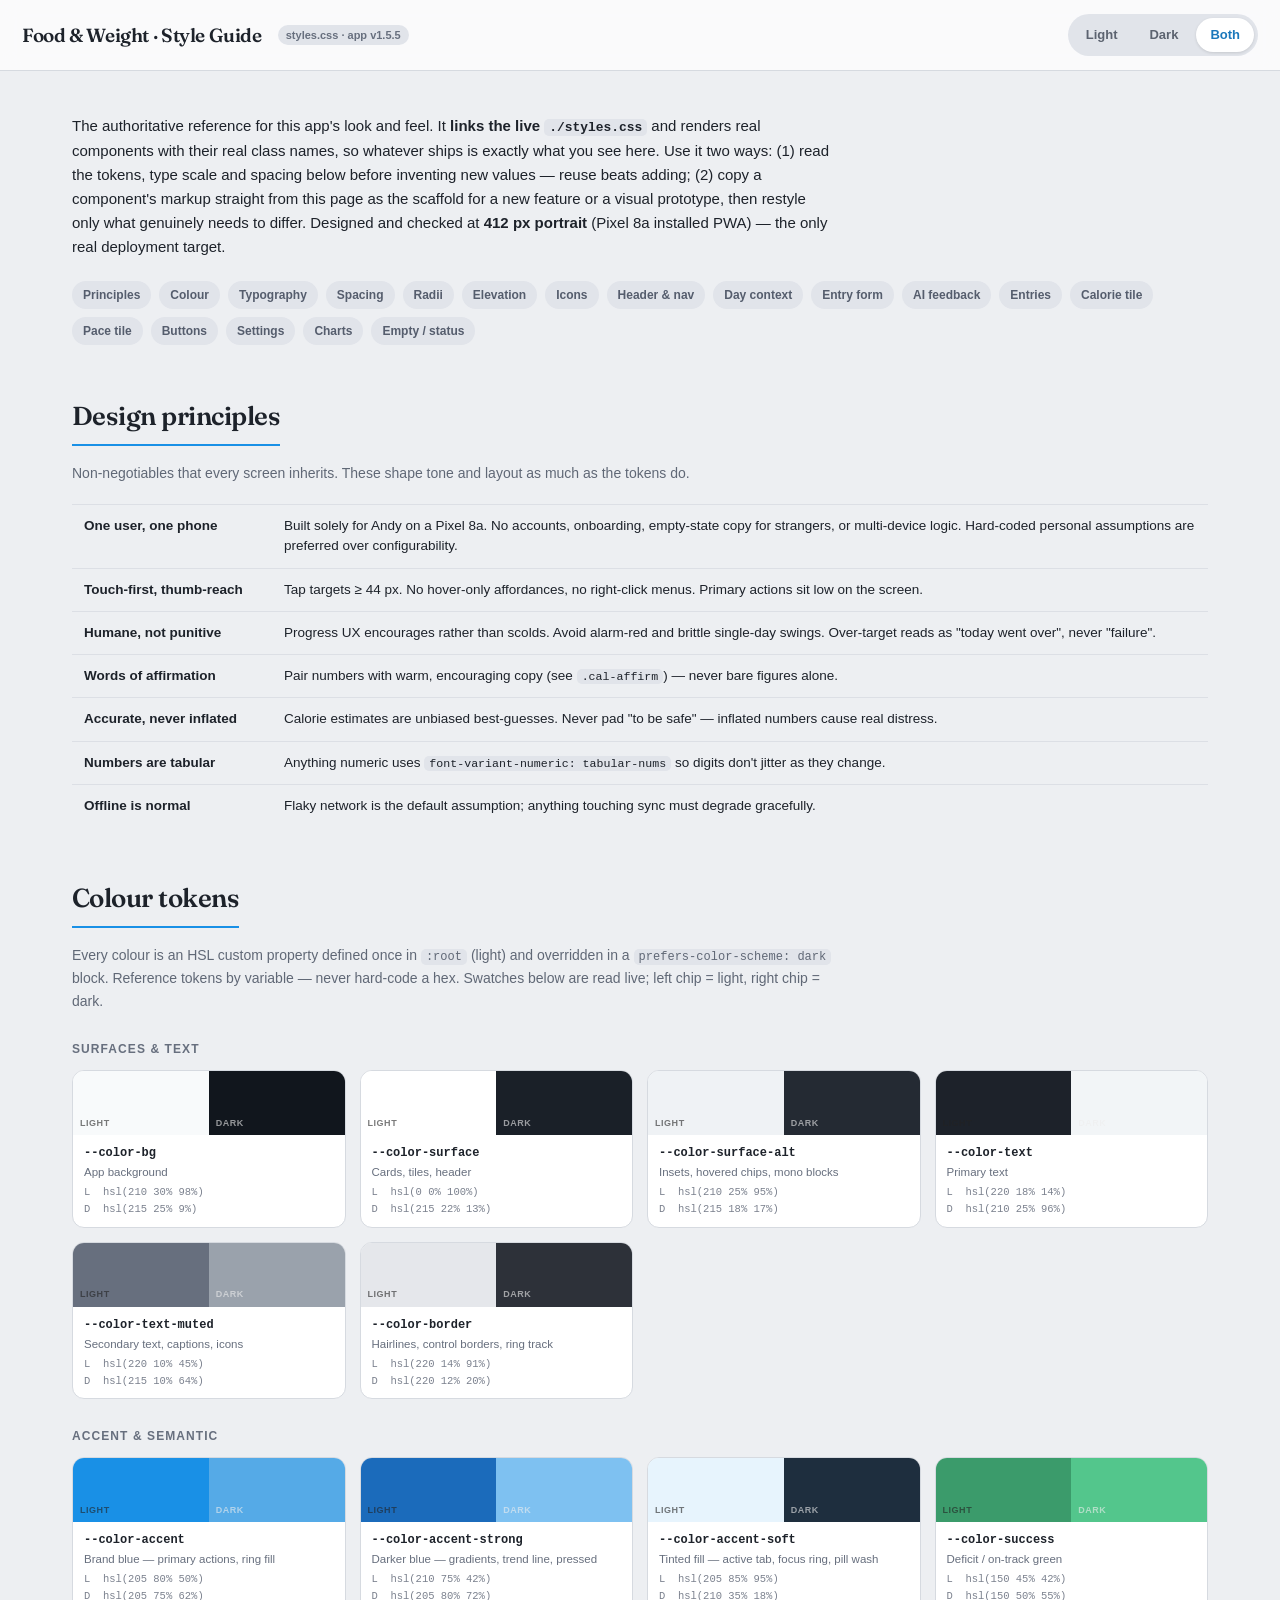
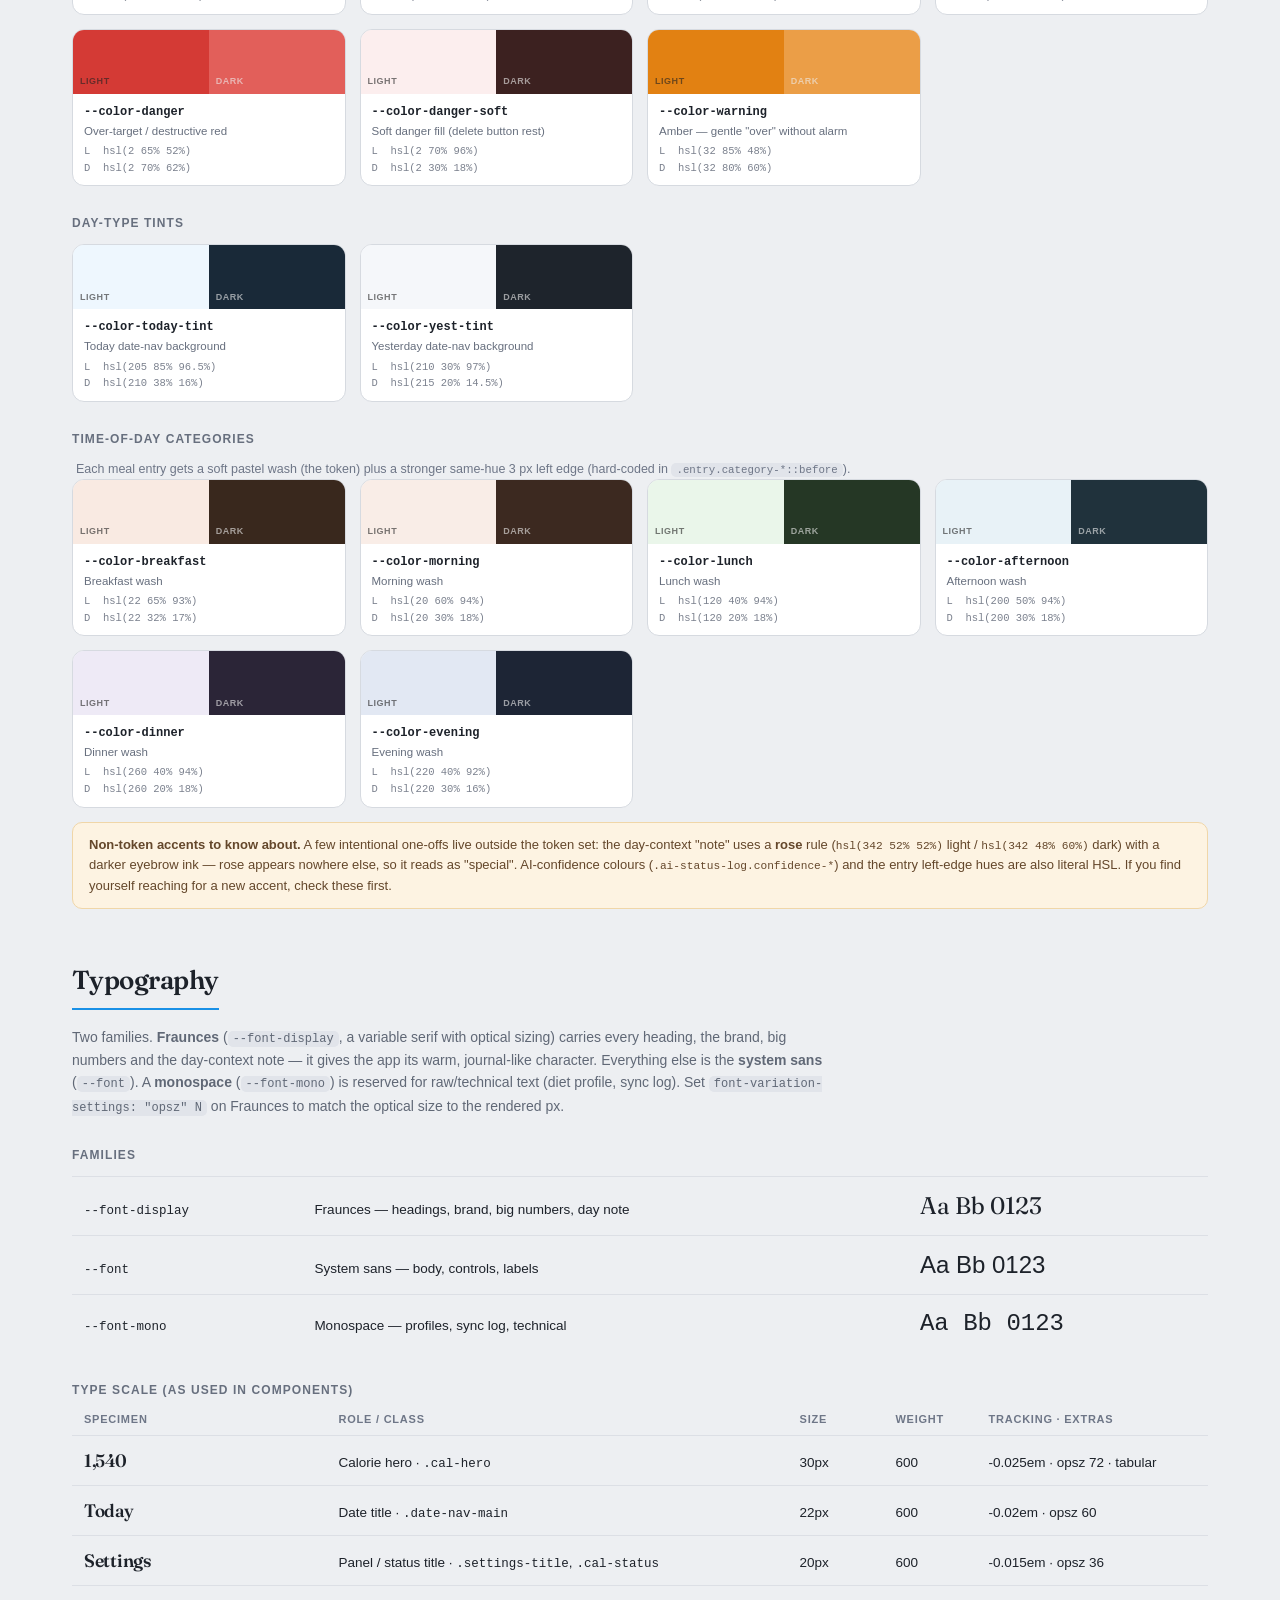
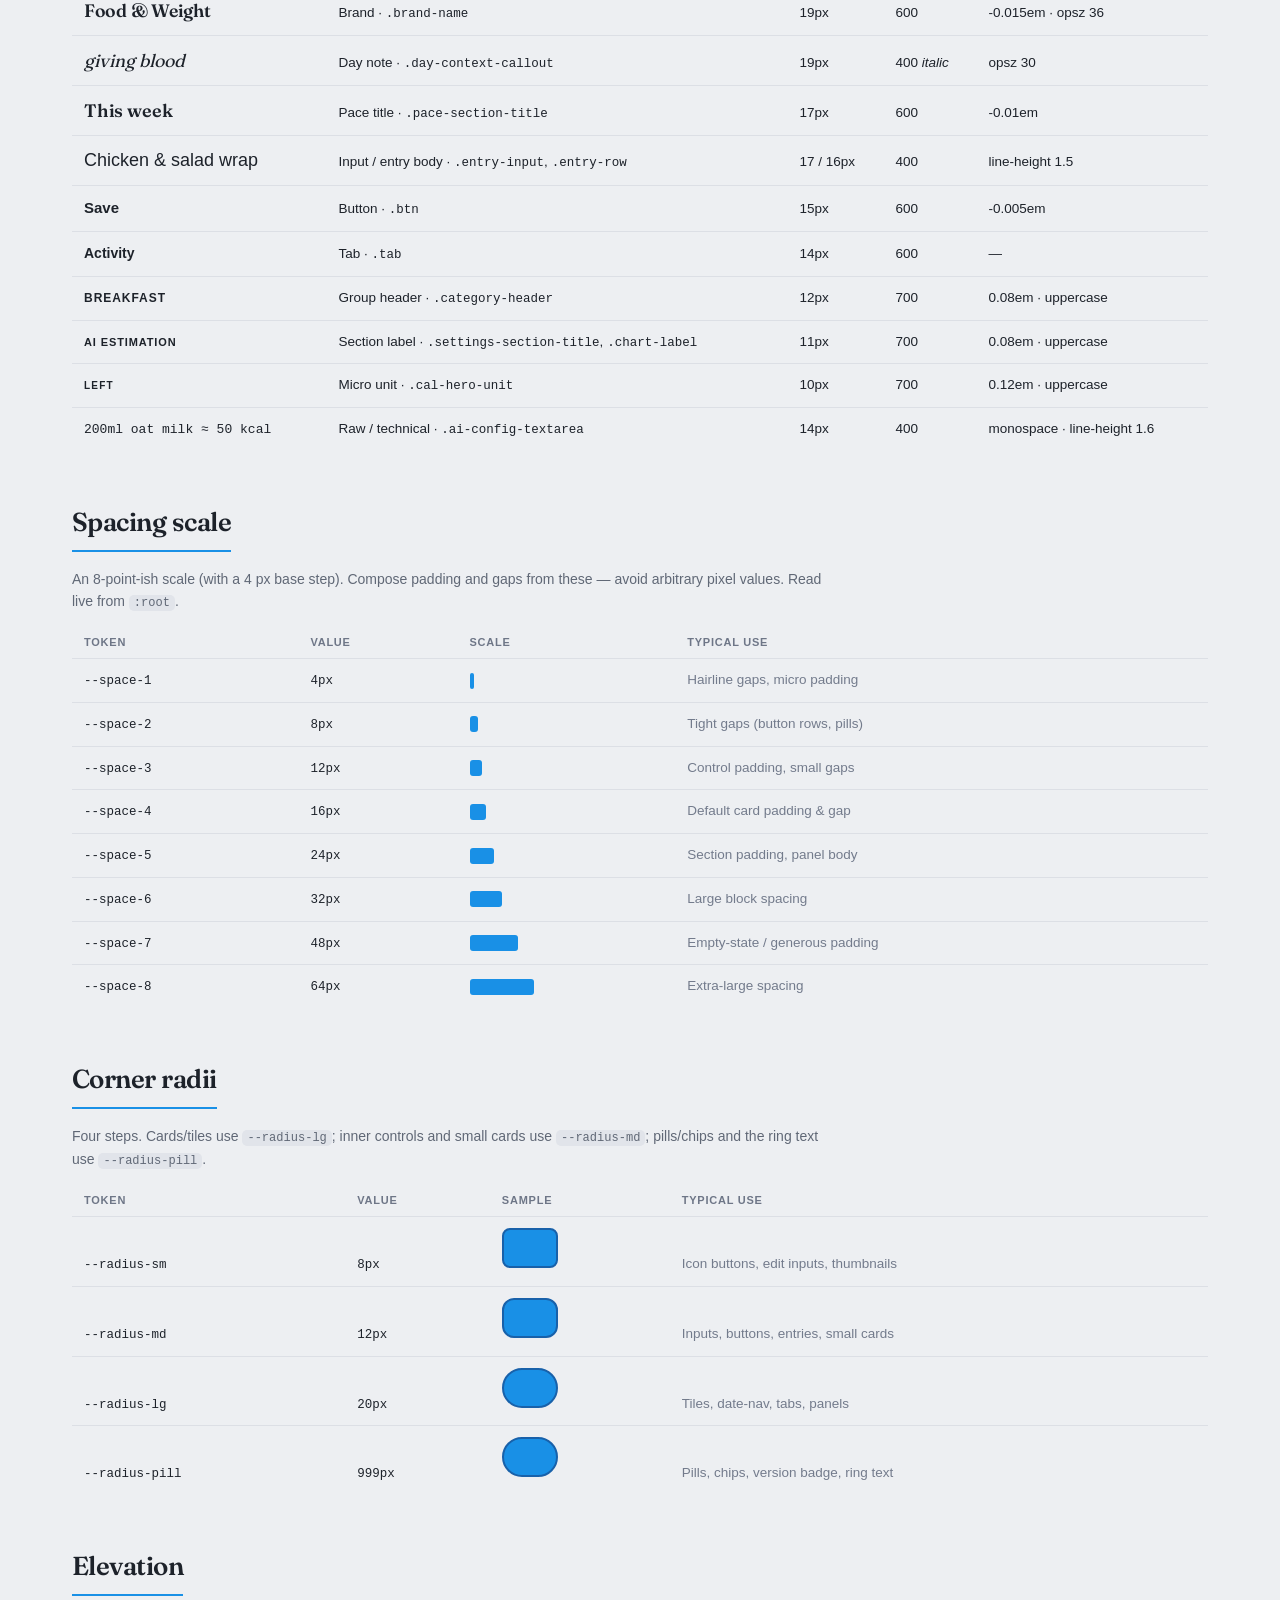
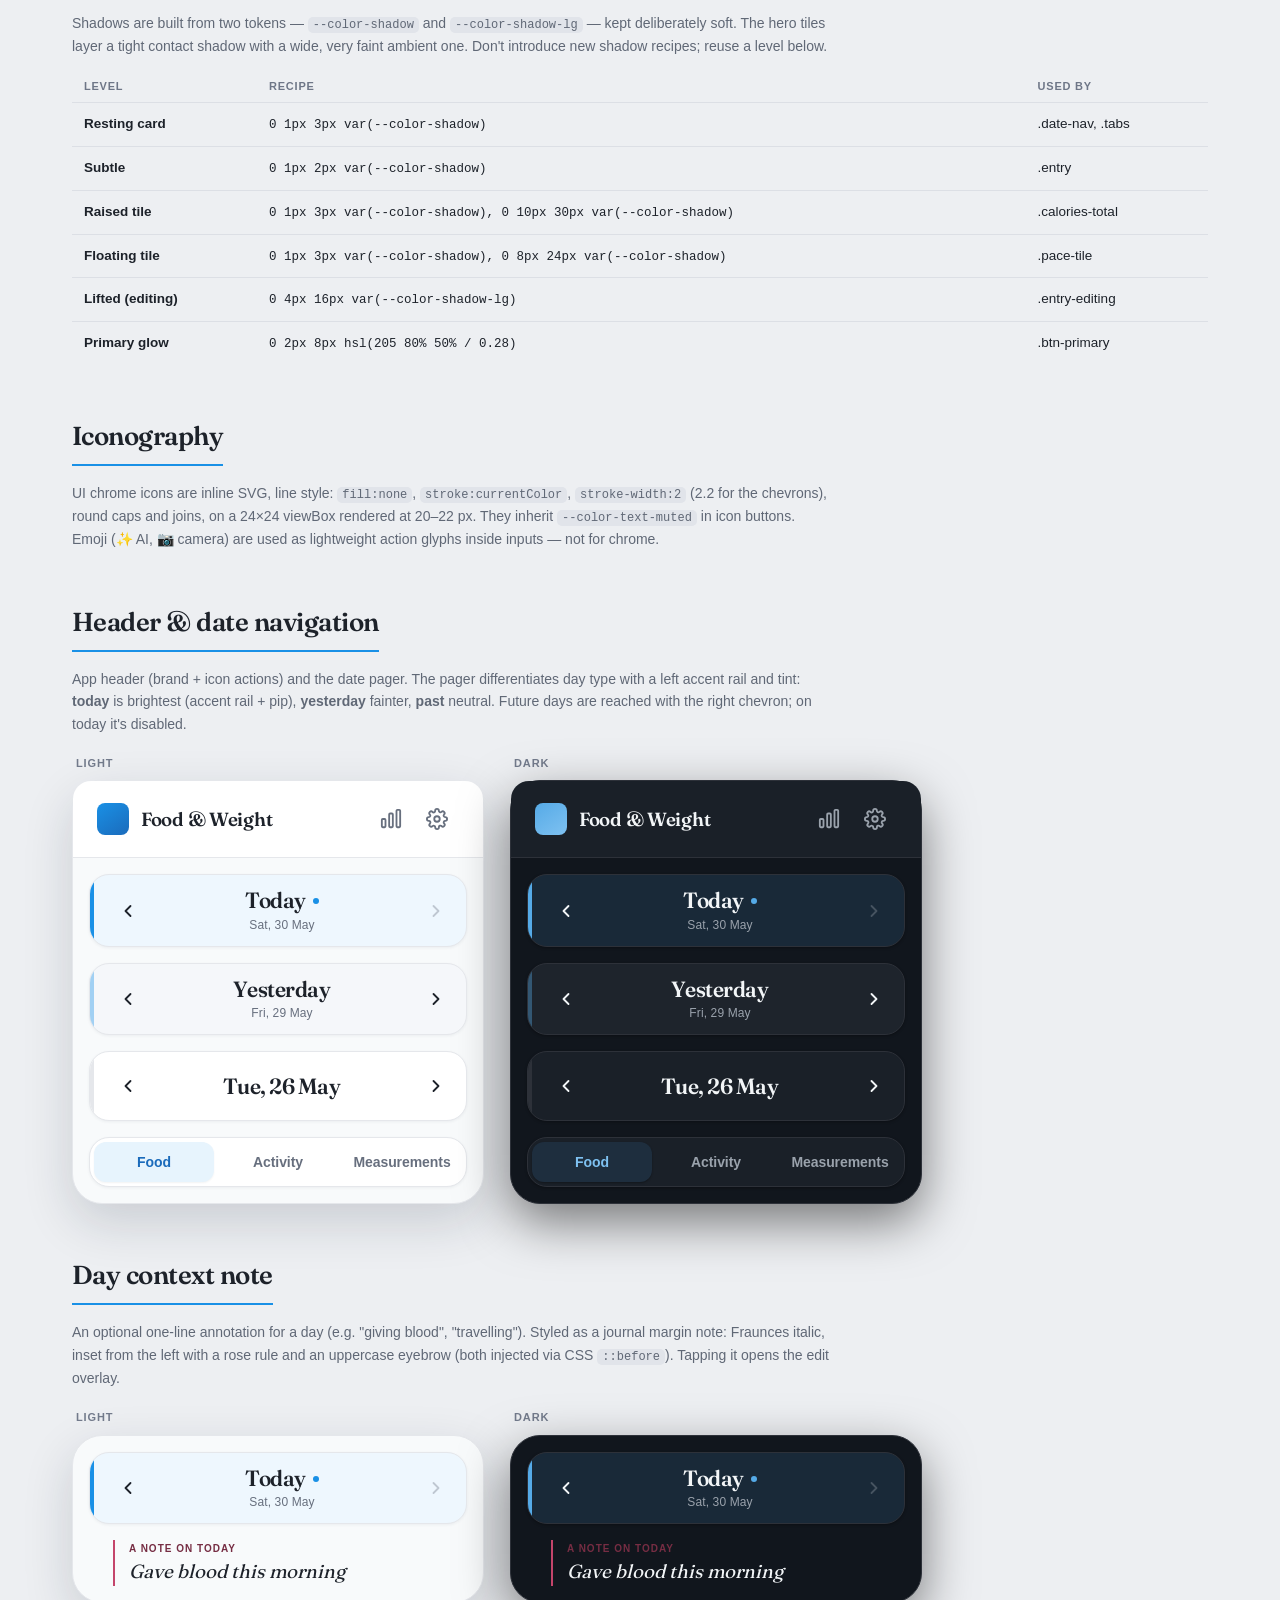
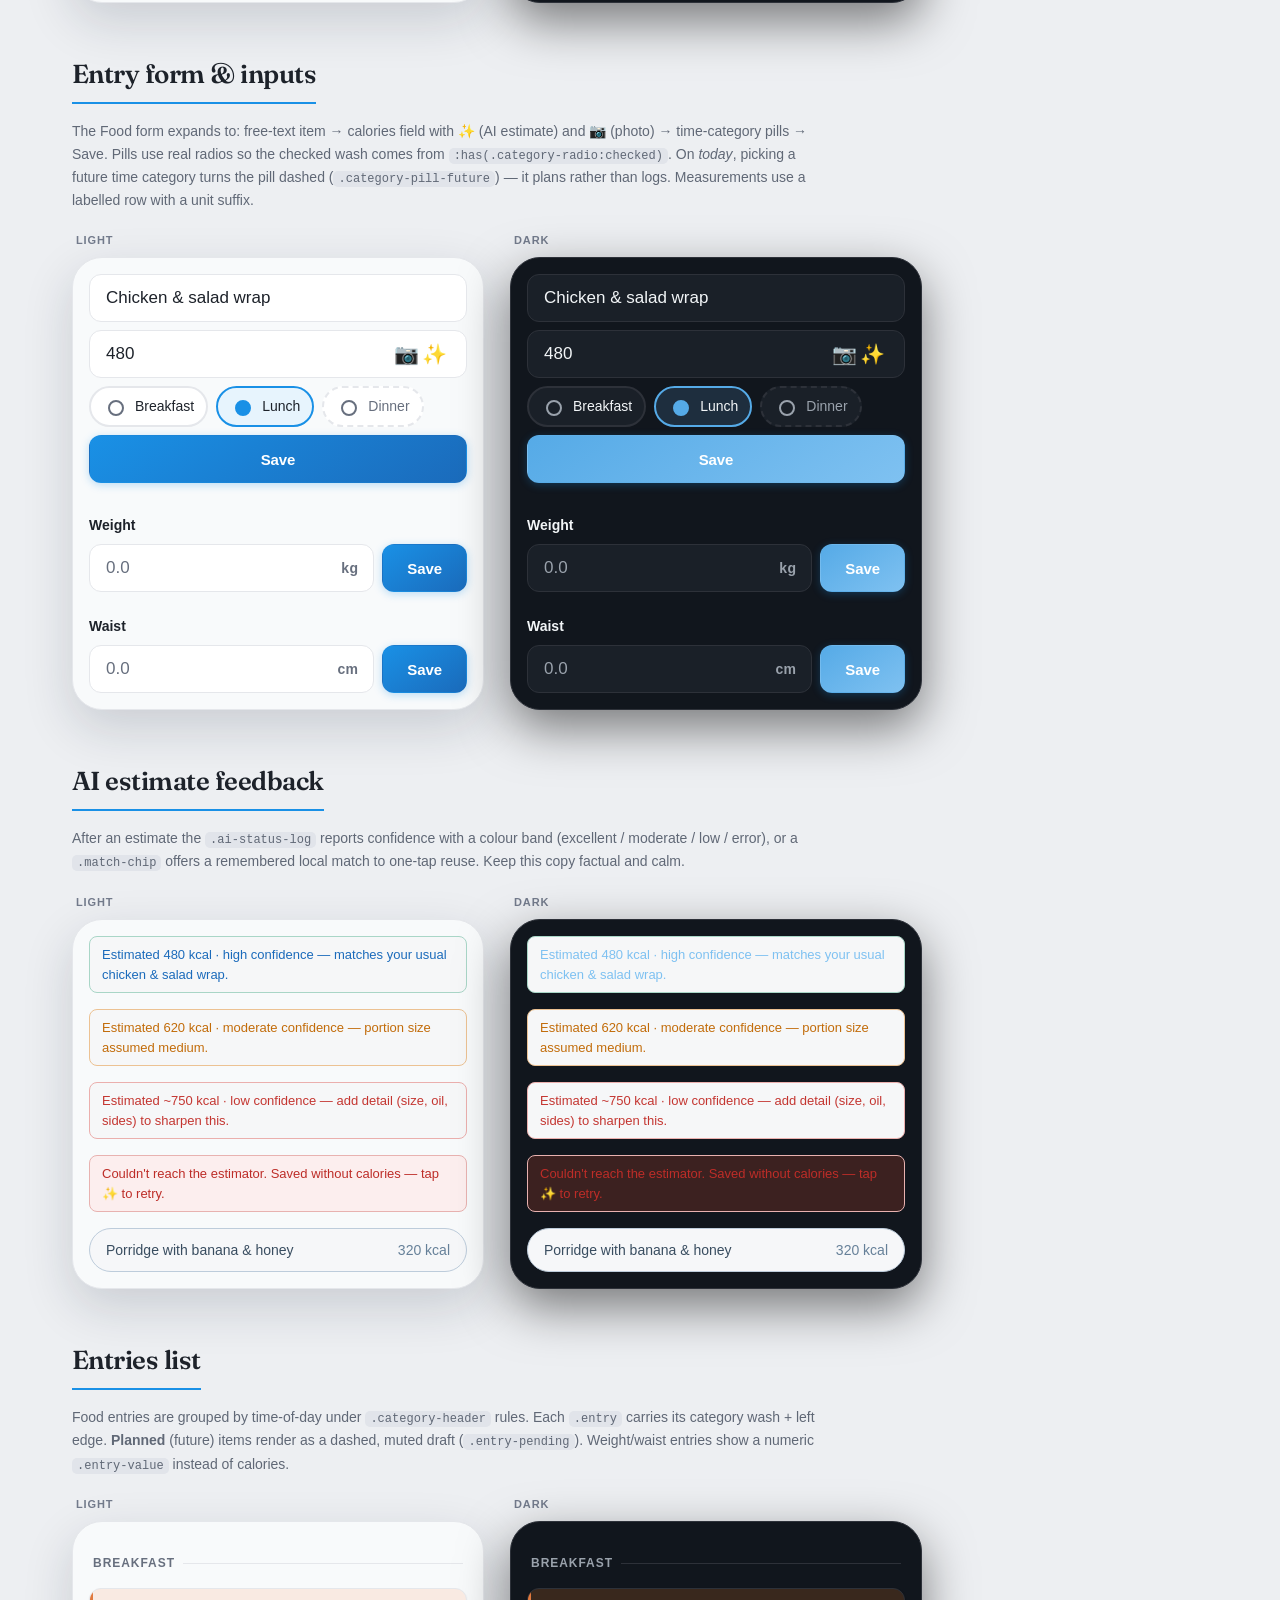
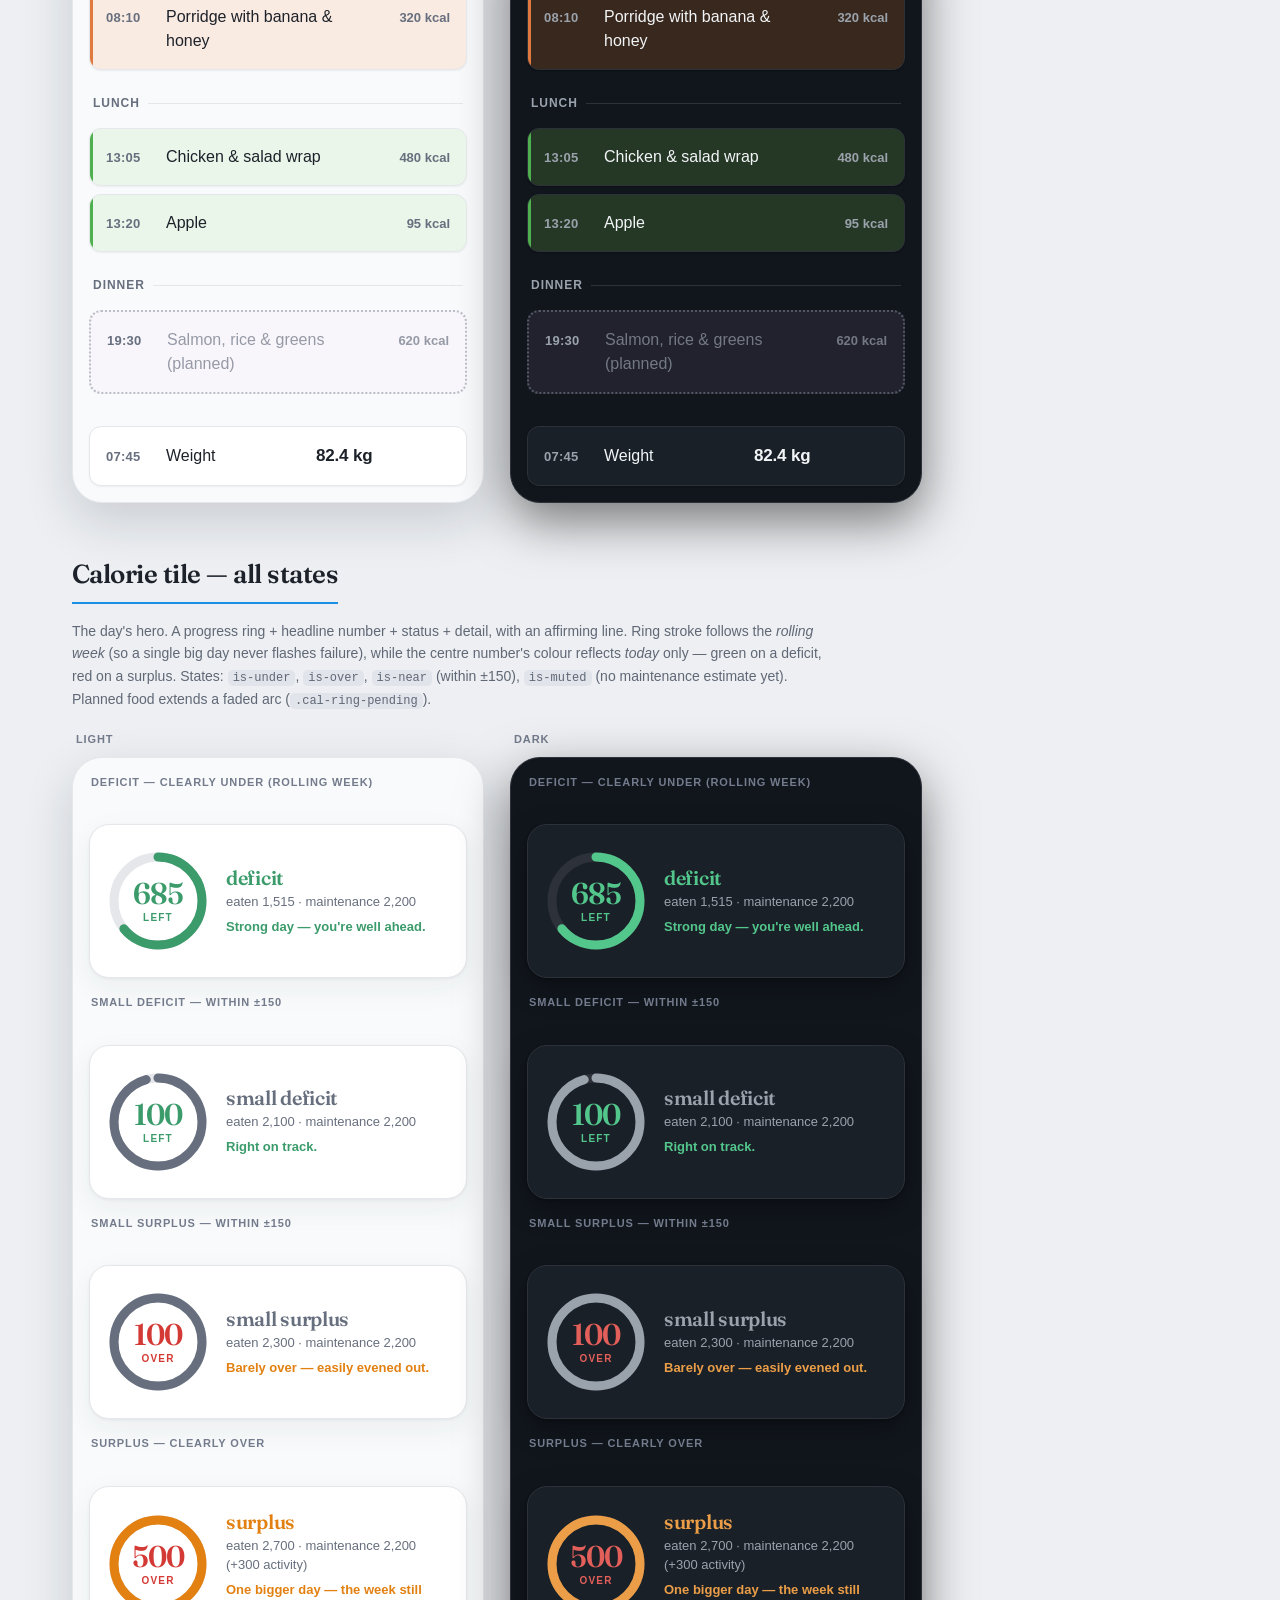
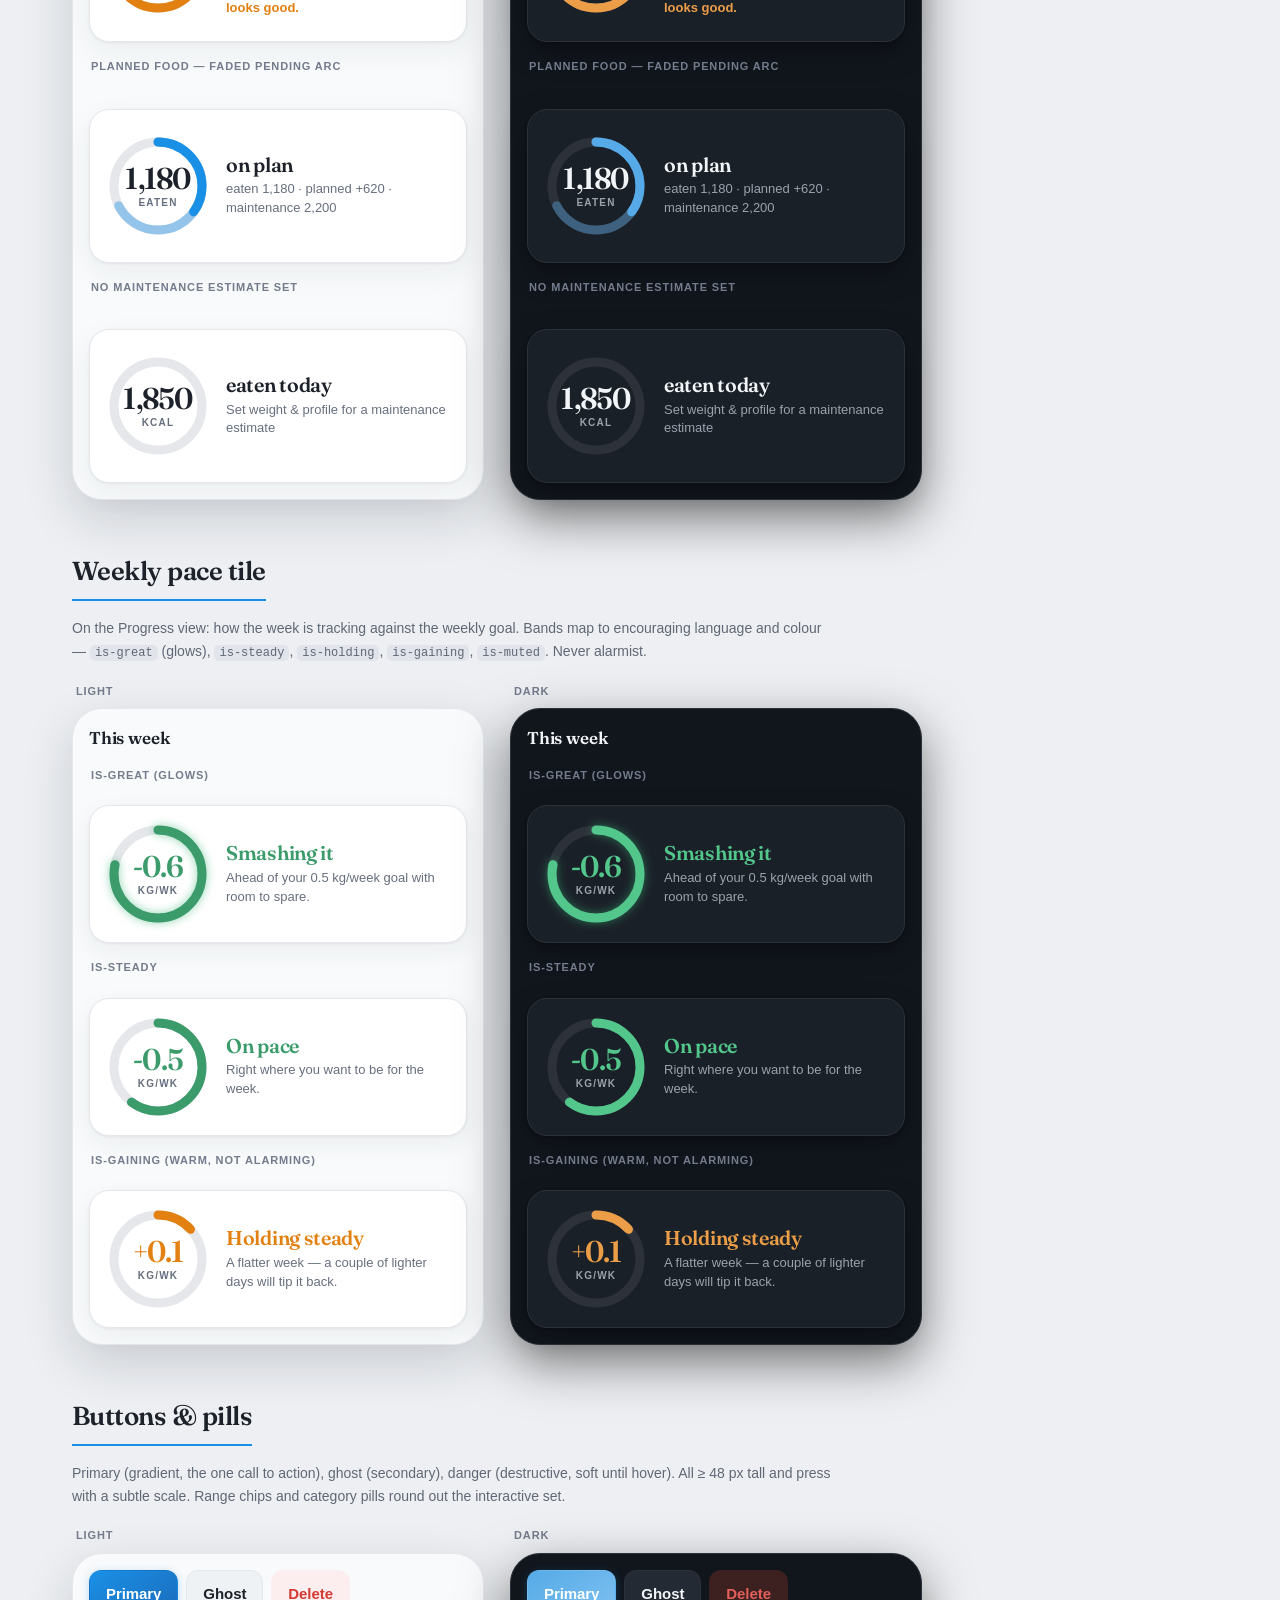
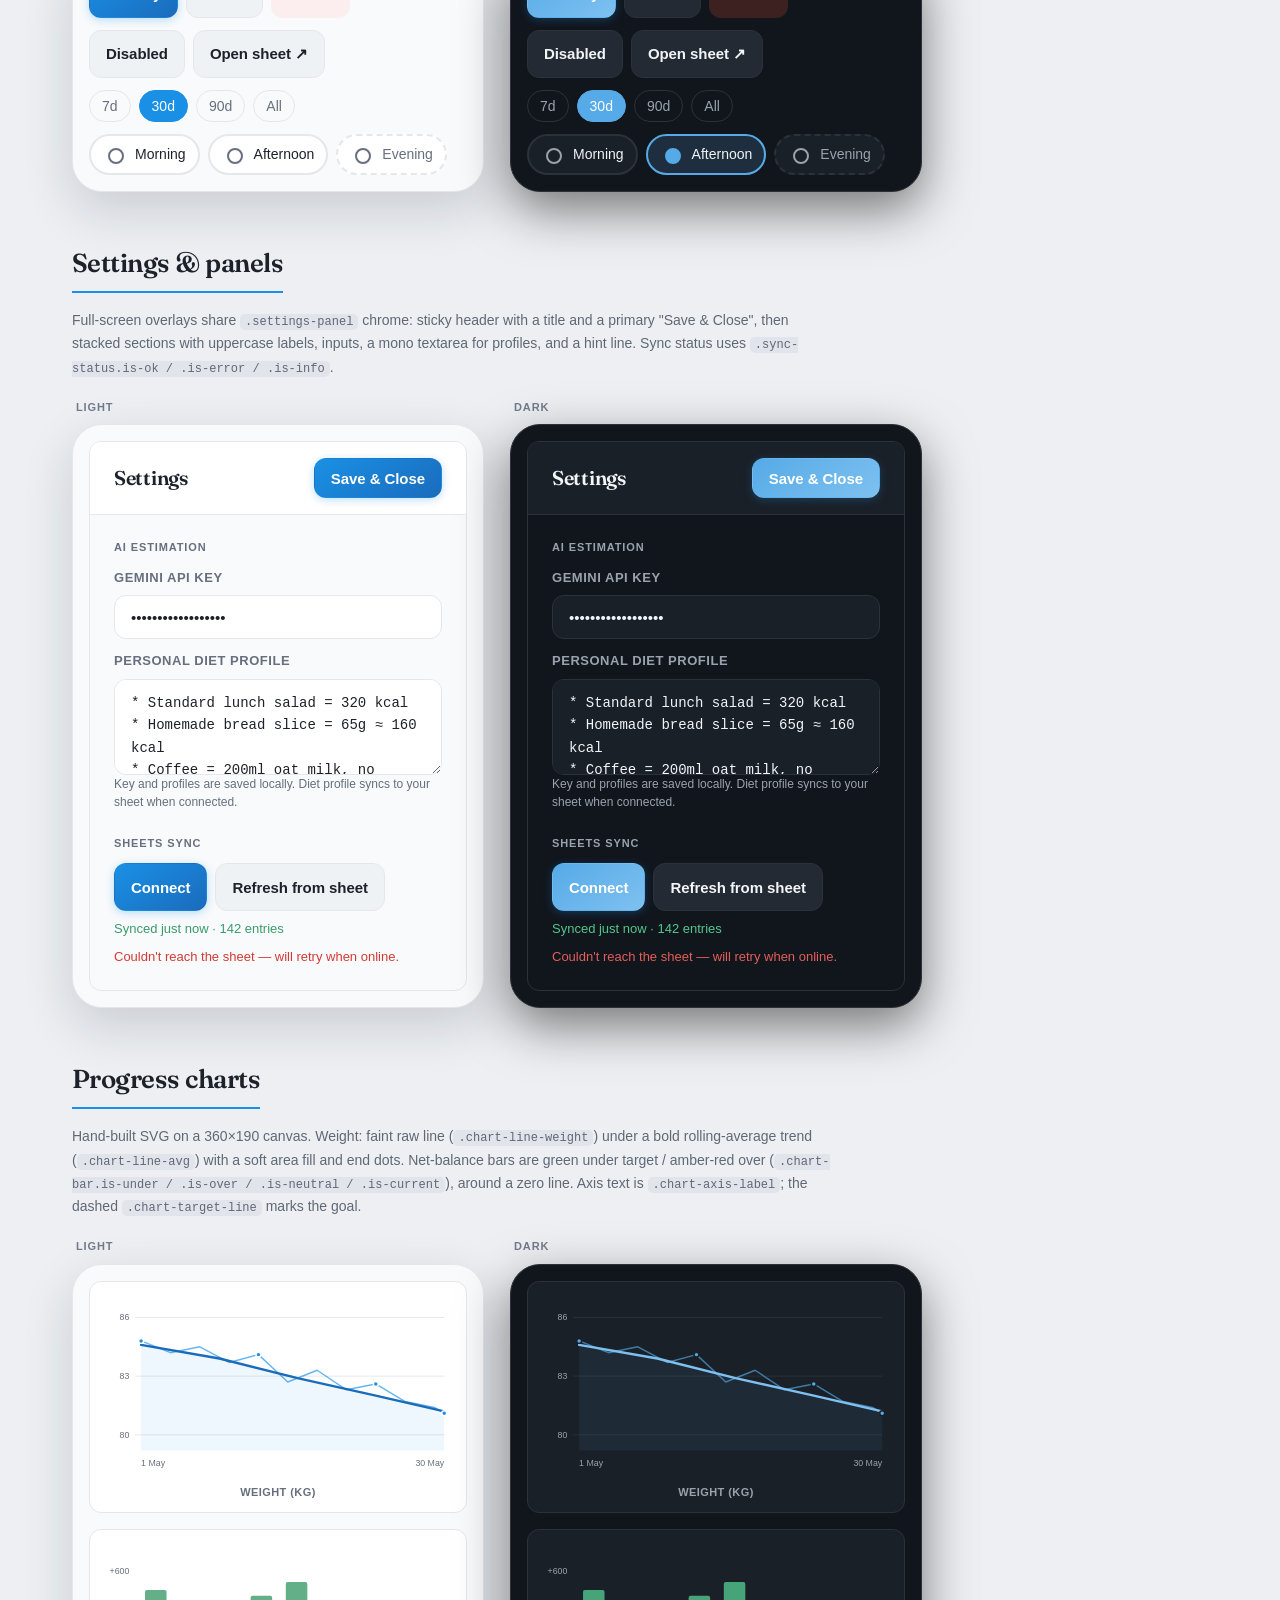
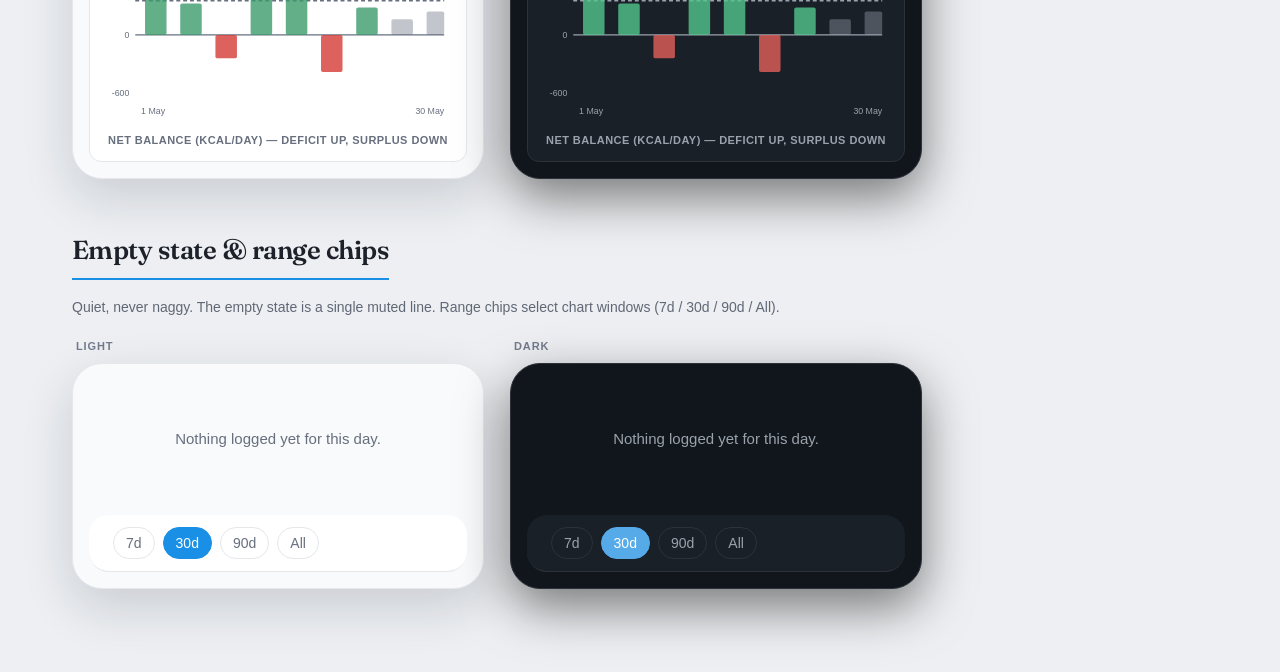
==== style-guide.html @ 757ea3a8 "Add authoritative style guide (v1.5.5) A living reference at style-guide.html that links the real st" ====
<!doctype html>
<html lang="en">
<head>
<meta charset="utf-8">
<meta name="viewport" content="width=device-width, initial-scale=1, viewport-fit=cover">
<title>Food &amp; Weight — Style Guide</title>

<!-- ==================================================================
     AUTHORITATIVE STYLE GUIDE
     ------------------------------------------------------------------
     This file LINKS the real ./styles.css and renders real components
     with their real class names. The shipped stylesheet is therefore the
     single source of truth for every rule shown here — change a component
     in styles.css and this guide reflects it automatically.

     The ONLY thing mirrored below is the colour-token VALUES, and only so
     the guide can show light + dark side-by-side regardless of the OS
     theme (styles.css only declares dark tokens inside a
     prefers-color-scheme media query, which can't be forced per element).
     A self-check at the bottom compares this mirror against styles.css for
     the current OS theme and shows a warning banner if they have drifted.

     If you add or retune a token in styles.css, update the matching block
     in `.sg .theme-light` / `.sg .theme-dark` below.
     ================================================================== -->

<link rel="preload" href="./assets/fonts/fraunces-latin.woff2" as="font" type="font/woff2" crossorigin>
<link rel="stylesheet" href="./styles.css">

<style>
/* ------------------------------------------------------------------
   MIRRORED COLOUR TOKENS (source of truth = styles.css :root + dark @media)
   Scoped to theme wrappers so the guide can pin a theme per subtree
   independent of the OS setting.
------------------------------------------------------------------ */
.sg .theme-light {
  --color-bg: hsl(210 30% 98%);
  --color-surface: hsl(0 0% 100%);
  --color-surface-alt: hsl(210 25% 95%);
  --color-text: hsl(220 18% 14%);
  --color-text-muted: hsl(220 10% 45%);
  --color-accent: hsl(205 80% 50%);
  --color-accent-strong: hsl(210 75% 42%);
  --color-accent-soft: hsl(205 85% 95%);
  --color-border: hsl(220 14% 91%);
  --color-shadow: hsl(220 30% 20% / 0.06);
  --color-shadow-lg: hsl(220 30% 20% / 0.1);
  --color-success: hsl(150 45% 42%);
  --color-danger: hsl(2 65% 52%);
  --color-danger-soft: hsl(2 70% 96%);
  --color-warning: hsl(32 85% 48%);
  --color-today-tint: hsl(205 85% 96.5%);
  --color-yest-tint: hsl(210 30% 97%);
  --color-breakfast: hsl(22 65% 93%);
  --color-morning: hsl(20 60% 94%);
  --color-lunch: hsl(120 40% 94%);
  --color-afternoon: hsl(200 50% 94%);
  --color-dinner: hsl(260 40% 94%);
  --color-evening: hsl(220 40% 92%);
  color-scheme: light;
}
.sg .theme-dark {
  --color-bg: hsl(215 25% 9%);
  --color-surface: hsl(215 22% 13%);
  --color-surface-alt: hsl(215 18% 17%);
  --color-text: hsl(210 25% 96%);
  --color-text-muted: hsl(215 10% 64%);
  --color-accent: hsl(205 75% 62%);
  --color-accent-strong: hsl(205 80% 72%);
  --color-accent-soft: hsl(210 35% 18%);
  --color-border: hsl(220 12% 20%);
  --color-shadow: hsl(0 0% 0% / 0.3);
  --color-shadow-lg: hsl(0 0% 0% / 0.45);
  --color-success: hsl(150 50% 55%);
  --color-danger: hsl(2 70% 62%);
  --color-danger-soft: hsl(2 30% 18%);
  --color-warning: hsl(32 80% 60%);
  --color-today-tint: hsl(210 38% 16%);
  --color-yest-tint: hsl(215 20% 14.5%);
  --color-breakfast: hsl(22 32% 17%);
  --color-morning: hsl(20 30% 18%);
  --color-lunch: hsl(120 20% 18%);
  --color-afternoon: hsl(200 30% 18%);
  --color-dinner: hsl(260 20% 18%);
  --color-evening: hsl(220 30% 16%);
  color-scheme: dark;
}

/* ------------------------------------------------------------------
   Guide chrome — everything here is `sg`-prefixed so it never collides
   with the app's classes. Overrides styles.css's `body` (later in source).
------------------------------------------------------------------ */
.sg, .sg * { box-sizing: border-box; }
body.sg {
  display: block;
  min-height: 100dvh;
  margin: 0;
  padding: 0;
  font-family: var(--font);
  background: hsl(220 16% 94%);
  color: hsl(220 18% 14%);
  line-height: 1.5;
}
@media (prefers-color-scheme: dark) {
  body.sg { background: hsl(220 18% 8%); color: hsl(210 20% 90%); }
}

.sg-topbar {
  position: sticky;
  top: 0;
  z-index: 50;
  display: flex;
  align-items: center;
  gap: 16px;
  flex-wrap: wrap;
  padding: 14px 22px;
  background: hsl(220 20% 99% / 0.86);
  backdrop-filter: blur(10px);
  border-bottom: 1px solid hsl(220 14% 86%);
}
@media (prefers-color-scheme: dark) {
  .sg-topbar { background: hsl(220 22% 11% / 0.86); border-bottom-color: hsl(220 14% 20%); }
}
.sg-topbar h1 {
  margin: 0;
  font-family: var(--font-display);
  font-size: 19px;
  font-weight: 600;
  letter-spacing: -0.02em;
}
.sg-topbar .sg-ver {
  font-size: 11px;
  font-weight: 600;
  font-variant-numeric: tabular-nums;
  color: hsl(220 10% 45%);
  background: hsl(220 16% 90%);
  padding: 2px 8px;
  border-radius: 999px;
}
@media (prefers-color-scheme: dark) { .sg-topbar .sg-ver { background: hsl(220 16% 18%); color: hsl(210 12% 60%); } }
.sg-spacer { flex: 1; }

.sg-toggle { display: inline-flex; gap: 4px; padding: 4px; background: hsl(220 16% 90%); border-radius: 999px; }
@media (prefers-color-scheme: dark) { .sg-toggle { background: hsl(220 16% 18%); } }
.sg-toggle button {
  border: none; background: none; cursor: pointer;
  font: inherit; font-size: 13px; font-weight: 600;
  color: hsl(220 10% 40%);
  padding: 6px 14px; border-radius: 999px; min-height: 34px;
}
@media (prefers-color-scheme: dark) { .sg-toggle button { color: hsl(210 12% 62%); } }
.sg-toggle button.is-active { background: hsl(0 0% 100%); color: hsl(205 75% 42%); box-shadow: 0 1px 3px rgba(0,0,0,0.12); }
@media (prefers-color-scheme: dark) { .sg-toggle button.is-active { background: hsl(220 20% 26%); color: hsl(205 75% 72%); } }

.sg-main { max-width: 1180px; margin: 0 auto; padding: 28px 22px 120px; }
.sg-lead { max-width: 760px; font-size: 15px; line-height: 1.6; color: inherit; }
.sg-lead code, .sg-inline-code {
  font-family: var(--font-mono); font-size: 0.86em;
  background: hsl(220 16% 90%); padding: 1px 5px; border-radius: 5px;
}
@media (prefers-color-scheme: dark) { .sg-lead code, .sg-inline-code { background: hsl(220 16% 18%); } }

.sg-toc { display: flex; flex-wrap: wrap; gap: 8px; margin: 22px 0 4px; }
.sg-toc a {
  font-size: 12px; font-weight: 600; text-decoration: none;
  color: hsl(220 12% 38%); background: hsl(220 16% 90%);
  padding: 5px 11px; border-radius: 999px;
}
.sg-toc a:hover { background: hsl(205 70% 88%); color: hsl(205 75% 32%); }
@media (prefers-color-scheme: dark) {
  .sg-toc a { background: hsl(220 16% 18%); color: hsl(210 12% 64%); }
  .sg-toc a:hover { background: hsl(205 40% 26%); color: hsl(205 70% 78%); }
}

.sg-section { margin-top: 52px; scroll-margin-top: 72px; }
.sg-section > h2 {
  margin: 0 0 4px;
  font-family: var(--font-display);
  font-size: 26px; font-weight: 600; letter-spacing: -0.02em;
  border-bottom: 2px solid hsl(205 80% 50%);
  padding-bottom: 8px;
  display: inline-block;
}
.sg-section > .sg-desc { margin: 12px 0 20px; max-width: 760px; font-size: 14px; line-height: 1.6; color: hsl(220 10% 42%); }
@media (prefers-color-scheme: dark) { .sg-section > .sg-desc { color: hsl(210 10% 62%); } }
.sg-sub { margin: 28px 0 12px; font-size: 12px; font-weight: 700; letter-spacing: 0.09em; text-transform: uppercase; color: hsl(220 10% 45%); }
@media (prefers-color-scheme: dark) { .sg-sub { color: hsl(210 10% 60%); } }

/* swatch grid */
.sg-swatches { display: grid; grid-template-columns: repeat(auto-fill, minmax(230px, 1fr)); gap: 14px; }
.sg-swatch { border: 1px solid hsl(220 14% 86%); border-radius: 12px; overflow: hidden; background: hsl(0 0% 100%); }
@media (prefers-color-scheme: dark) { .sg-swatch { background: hsl(220 18% 13%); border-color: hsl(220 14% 22%); } }
.sg-swatch-chips { display: flex; height: 64px; }
.sg-swatch-chips > div { flex: 1; display: flex; align-items: flex-end; justify-content: flex-start; padding: 5px 7px; }
.sg-swatch-chips .lbl { font-size: 9px; font-weight: 700; letter-spacing: 0.06em; text-transform: uppercase; opacity: 0.6; }
.sg-swatch-meta { padding: 9px 11px; }
.sg-swatch-meta .nm { font-family: var(--font-mono); font-size: 12px; font-weight: 600; }
.sg-swatch-meta .desc { font-size: 11.5px; color: hsl(220 10% 45%); margin-top: 2px; line-height: 1.4; }
@media (prefers-color-scheme: dark) { .sg-swatch-meta .desc { color: hsl(210 10% 60%); } }
.sg-swatch-meta .vals { font-family: var(--font-mono); font-size: 10.5px; color: hsl(220 8% 52%); margin-top: 5px; display: flex; flex-direction: column; gap: 1px; }

/* scale / spec tables */
.sg-table { width: 100%; border-collapse: collapse; font-size: 13.5px; }
.sg-table th { text-align: left; font-size: 11px; letter-spacing: 0.07em; text-transform: uppercase; color: hsl(220 10% 48%); padding: 0 12px 8px; font-weight: 700; }
.sg-table td { padding: 11px 12px; border-top: 1px solid hsl(220 14% 88%); vertical-align: baseline; }
@media (prefers-color-scheme: dark) { .sg-table td { border-top-color: hsl(220 14% 20%); } }
.sg-table td.mono, .sg-table td .mono { font-family: var(--font-mono); font-size: 12.5px; }
.sg-table .muted { color: hsl(220 10% 50%); }
.sg-spec-sample { font-size: 18px; }

.sg-bar { display: inline-block; height: 16px; background: hsl(205 80% 50%); border-radius: 3px; vertical-align: middle; }
.sg-radius-demo { display: inline-block; width: 56px; height: 40px; background: hsl(205 80% 50%); border: 2px solid hsl(210 75% 38%); }

/* component stages */
.sg-stage { display: flex; flex-wrap: wrap; gap: 26px; align-items: flex-start; }
.sg-phone {
  width: 412px; max-width: 100%;
  border-radius: 30px; padding: 16px;
  background: var(--color-bg); color: var(--color-text);
  border: 1px solid var(--color-border);
  box-shadow: 0 18px 50px rgba(20,30,50,0.16);
  display: flex; flex-direction: column; gap: var(--space-4);
  font-family: var(--font);
}
.sg-phone.theme-dark { box-shadow: 0 18px 50px rgba(0,0,0,0.5); }
.sg-phone-tag { font-size: 11px; font-weight: 700; letter-spacing: 0.08em; text-transform: uppercase; color: hsl(220 10% 50%); margin: 0 0 9px 4px; }
.sg-frame { display: flex; flex-direction: column; }

/* Keep the in-app full-screen panels contained within a phone frame */
.sg-phone .settings-panel { min-height: 0; border: 1px solid var(--color-border); border-radius: var(--radius-md); overflow: hidden; }
.sg-phone .settings-header { position: static; }
.sg-phone .progress-range-chips { position: static; }

.sg-callout { margin-top: 14px; padding: 12px 16px; border-radius: 10px; background: hsl(38 90% 94%); border: 1px solid hsl(38 70% 80%); font-size: 13px; line-height: 1.55; color: hsl(30 40% 28%); }
.sg-callout.warn { background: hsl(2 70% 95%); border-color: hsl(2 60% 82%); color: hsl(2 45% 38%); }
.sg-callout code { font-family: var(--font-mono); font-size: 0.86em; }
@media (prefers-color-scheme: dark) {
  .sg-callout { background: hsl(38 30% 16%); border-color: hsl(38 30% 28%); color: hsl(38 50% 78%); }
  .sg-callout.warn { background: hsl(2 30% 16%); border-color: hsl(2 30% 30%); color: hsl(2 60% 78%); }
}

.sg-note { font-size: 12.5px; color: hsl(220 10% 48%); margin: 6px 0 0 4px; line-height: 1.5; }
@media (prefers-color-scheme: dark) { .sg-note { color: hsl(210 10% 60%); } }

.sg-hidden-probe { position: absolute; left: -9999px; width: 1px; height: 1px; overflow: hidden; }
</style>
</head>

<body class="sg">

<div class="sg-topbar">
  <h1>Food &amp; Weight · Style Guide</h1>
  <span class="sg-ver" id="sg-ver">styles.css</span>
  <span class="sg-spacer"></span>
  <div class="sg-toggle" id="sg-toggle" role="group" aria-label="Theme preview">
    <button data-theme="light">Light</button>
    <button data-theme="dark">Dark</button>
    <button data-theme="both" class="is-active">Both</button>
  </div>
</div>

<main class="sg-main">

  <p class="sg-lead">
    The authoritative reference for this app's look and feel. It <strong>links the live
    <code>./styles.css</code></strong> and renders real components with their real class names, so
    whatever ships is exactly what you see here. Use it two ways: (1) read the tokens, type scale and
    spacing below before inventing new values — reuse beats adding; (2) copy a component's markup
    straight from this page as the scaffold for a new feature or a visual prototype, then restyle only
    what genuinely needs to differ. Designed and checked at <strong>412&nbsp;px portrait</strong>
    (Pixel&nbsp;8a installed PWA) — the only real deployment target.
  </p>

  <div id="sg-drift" class="sg-callout warn" style="display:none"></div>

  <nav class="sg-toc">
    <a href="#principles">Principles</a>
    <a href="#color">Colour</a>
    <a href="#type">Typography</a>
    <a href="#space">Spacing</a>
    <a href="#radii">Radii</a>
    <a href="#elevation">Elevation</a>
    <a href="#icons">Icons</a>
    <a href="#header">Header &amp; nav</a>
    <a href="#daycontext">Day context</a>
    <a href="#forms">Entry form</a>
    <a href="#feedback">AI feedback</a>
    <a href="#entries">Entries</a>
    <a href="#calorie">Calorie tile</a>
    <a href="#pace">Pace tile</a>
    <a href="#buttons">Buttons</a>
    <a href="#settings">Settings</a>
    <a href="#charts">Charts</a>
    <a href="#states">Empty / status</a>
  </nav>

  <!-- ============================== PRINCIPLES ============================== -->
  <section class="sg-section" id="principles">
    <h2>Design principles</h2>
    <p class="sg-desc">Non-negotiables that every screen inherits. These shape tone and layout as much as the tokens do.</p>
    <table class="sg-table">
      <tbody>
        <tr><td style="width:200px"><strong>One user, one phone</strong></td><td>Built solely for Andy on a Pixel&nbsp;8a. No accounts, onboarding, empty-state copy for strangers, or multi-device logic. Hard-coded personal assumptions are preferred over configurability.</td></tr>
        <tr><td><strong>Touch-first, thumb-reach</strong></td><td>Tap targets ≥&nbsp;44&nbsp;px. No hover-only affordances, no right-click menus. Primary actions sit low on the screen.</td></tr>
        <tr><td><strong>Humane, not punitive</strong></td><td>Progress UX encourages rather than scolds. Avoid alarm-red and brittle single-day swings. Over-target reads as "today went over", never "failure".</td></tr>
        <tr><td><strong>Words of affirmation</strong></td><td>Pair numbers with warm, encouraging copy (see <span class="sg-inline-code">.cal-affirm</span>) — never bare figures alone.</td></tr>
        <tr><td><strong>Accurate, never inflated</strong></td><td>Calorie estimates are unbiased best-guesses. Never pad "to be safe" — inflated numbers cause real distress.</td></tr>
        <tr><td><strong>Numbers are tabular</strong></td><td>Anything numeric uses <span class="sg-inline-code">font-variant-numeric: tabular-nums</span> so digits don't jitter as they change.</td></tr>
        <tr><td><strong>Offline is normal</strong></td><td>Flaky network is the default assumption; anything touching sync must degrade gracefully.</td></tr>
      </tbody>
    </table>
  </section>

  <!-- ============================== COLOUR ============================== -->
  <section class="sg-section" id="color">
    <h2>Colour tokens</h2>
    <p class="sg-desc">
      Every colour is an HSL custom property defined once in <code class="sg-inline-code">:root</code> (light) and overridden in a
      <code class="sg-inline-code">prefers-color-scheme: dark</code> block. Reference tokens by variable — never hard-code a hex.
      Swatches below are read live; left chip = light, right chip = dark.
    </p>

    <h3 class="sg-sub">Surfaces &amp; text</h3>
    <div class="sg-swatches" data-group="core"></div>

    <h3 class="sg-sub">Accent &amp; semantic</h3>
    <div class="sg-swatches" data-group="semantic"></div>

    <h3 class="sg-sub">Day-type tints</h3>
    <div class="sg-swatches" data-group="daytype"></div>

    <h3 class="sg-sub">Time-of-day categories</h3>
    <p class="sg-note">Each meal entry gets a soft pastel wash (the token) plus a stronger same-hue 3&nbsp;px left edge (hard-coded in <span class="sg-inline-code">.entry.category-*::before</span>).</p>
    <div class="sg-swatches" data-group="category"></div>

    <div class="sg-callout">
      <strong>Non-token accents to know about.</strong> A few intentional one-offs live outside the token set:
      the day-context "note" uses a <strong>rose</strong> rule (<code>hsl(342 52% 52%)</code> light / <code>hsl(342 48% 60%)</code> dark)
      with a darker eyebrow ink — rose appears nowhere else, so it reads as "special". AI-confidence colours
      (<code>.ai-status-log.confidence-*</code>) and the entry left-edge hues are also literal HSL. If you find yourself
      reaching for a new accent, check these first.
    </div>
  </section>

  <!-- ============================== TYPOGRAPHY ============================== -->
  <section class="sg-section" id="type">
    <h2>Typography</h2>
    <p class="sg-desc">
      Two families. <strong>Fraunces</strong> (<code class="sg-inline-code">--font-display</code>, a variable serif with optical sizing)
      carries every heading, the brand, big numbers and the day-context note — it gives the app its warm, journal-like character.
      Everything else is the <strong>system sans</strong> (<code class="sg-inline-code">--font</code>). A <strong>monospace</strong>
      (<code class="sg-inline-code">--font-mono</code>) is reserved for raw/technical text (diet profile, sync log).
      Set <span class="sg-inline-code">font-variation-settings: "opsz" N</span> on Fraunces to match the optical size to the rendered px.
    </p>

    <h3 class="sg-sub">Families</h3>
    <table class="sg-table"><tbody id="sg-fonts"></tbody></table>

    <h3 class="sg-sub">Type scale (as used in components)</h3>
    <table class="sg-table">
      <thead><tr><th>Specimen</th><th>Role / class</th><th>Size</th><th>Weight</th><th>Tracking · extras</th></tr></thead>
      <tbody>
        <tr><td><span class="sg-spec-sample" style="font-family:var(--font-display);font-weight:600;letter-spacing:-0.025em;font-variation-settings:'opsz' 72;font-variant-numeric:tabular-nums">1,540</span></td><td>Calorie hero · <span class="mono">.cal-hero</span></td><td>30px</td><td>600</td><td>-0.025em · opsz 72 · tabular</td></tr>
        <tr><td><span class="sg-spec-sample" style="font-family:var(--font-display);font-weight:600;letter-spacing:-0.02em;font-variation-settings:'opsz' 60">Today</span></td><td>Date title · <span class="mono">.date-nav-main</span></td><td>22px</td><td>600</td><td>-0.02em · opsz 60</td></tr>
        <tr><td><span class="sg-spec-sample" style="font-family:var(--font-display);font-weight:600;letter-spacing:-0.015em;font-variation-settings:'opsz' 36">Settings</span></td><td>Panel / status title · <span class="mono">.settings-title</span>, <span class="mono">.cal-status</span></td><td>20px</td><td>600</td><td>-0.015em · opsz 36</td></tr>
        <tr><td><span class="sg-spec-sample" style="font-family:var(--font-display);font-weight:600;letter-spacing:-0.015em;font-variation-settings:'opsz' 36">Food &amp; Weight</span></td><td>Brand · <span class="mono">.brand-name</span></td><td>19px</td><td>600</td><td>-0.015em · opsz 36</td></tr>
        <tr><td><span class="sg-spec-sample" style="font-family:var(--font-display);font-style:italic;font-weight:400;font-variation-settings:'opsz' 30">giving blood</span></td><td>Day note · <span class="mono">.day-context-callout</span></td><td>19px</td><td>400 <em>italic</em></td><td>opsz 30</td></tr>
        <tr><td><span class="sg-spec-sample" style="font-family:var(--font-display);font-weight:600;letter-spacing:-0.01em">This week</span></td><td>Pace title · <span class="mono">.pace-section-title</span></td><td>17px</td><td>600</td><td>-0.01em</td></tr>
        <tr><td><span class="sg-spec-sample">Chicken &amp; salad wrap</span></td><td>Input / entry body · <span class="mono">.entry-input</span>, <span class="mono">.entry-row</span></td><td>17 / 16px</td><td>400</td><td>line-height 1.5</td></tr>
        <tr><td><span class="sg-spec-sample" style="font-size:15px;font-weight:600">Save</span></td><td>Button · <span class="mono">.btn</span></td><td>15px</td><td>600</td><td>-0.005em</td></tr>
        <tr><td><span class="sg-spec-sample" style="font-size:14px;font-weight:600">Activity</span></td><td>Tab · <span class="mono">.tab</span></td><td>14px</td><td>600</td><td>—</td></tr>
        <tr><td><span class="sg-spec-sample" style="font-size:12px;font-weight:700;letter-spacing:0.08em;text-transform:uppercase">Breakfast</span></td><td>Group header · <span class="mono">.category-header</span></td><td>12px</td><td>700</td><td>0.08em · uppercase</td></tr>
        <tr><td><span class="sg-spec-sample" style="font-size:11px;font-weight:700;letter-spacing:0.08em;text-transform:uppercase">AI Estimation</span></td><td>Section label · <span class="mono">.settings-section-title</span>, <span class="mono">.chart-label</span></td><td>11px</td><td>700</td><td>0.08em · uppercase</td></tr>
        <tr><td><span class="sg-spec-sample" style="font-size:10px;font-weight:700;letter-spacing:0.12em;text-transform:uppercase">left</span></td><td>Micro unit · <span class="mono">.cal-hero-unit</span></td><td>10px</td><td>700</td><td>0.12em · uppercase</td></tr>
        <tr><td><span class="sg-spec-sample mono" style="font-size:13px">200ml oat milk ≈ 50 kcal</span></td><td>Raw / technical · <span class="mono">.ai-config-textarea</span></td><td>14px</td><td>400</td><td>monospace · line-height 1.6</td></tr>
      </tbody>
    </table>
  </section>

  <!-- ============================== SPACING ============================== -->
  <section class="sg-section" id="space">
    <h2>Spacing scale</h2>
    <p class="sg-desc">An 8-point-ish scale (with a 4&nbsp;px base step). Compose padding and gaps from these — avoid arbitrary pixel values. Read live from <code class="sg-inline-code">:root</code>.</p>
    <table class="sg-table">
      <thead><tr><th>Token</th><th>Value</th><th>Scale</th><th>Typical use</th></tr></thead>
      <tbody id="sg-space"></tbody>
    </table>
  </section>

  <!-- ============================== RADII ============================== -->
  <section class="sg-section" id="radii">
    <h2>Corner radii</h2>
    <p class="sg-desc">Four steps. Cards/tiles use <span class="sg-inline-code">--radius-lg</span>; inner controls and small cards use <span class="sg-inline-code">--radius-md</span>; pills/chips and the ring text use <span class="sg-inline-code">--radius-pill</span>.</p>
    <table class="sg-table">
      <thead><tr><th>Token</th><th>Value</th><th>Sample</th><th>Typical use</th></tr></thead>
      <tbody id="sg-radii"></tbody>
    </table>
  </section>

  <!-- ============================== ELEVATION ============================== -->
  <section class="sg-section" id="elevation">
    <h2>Elevation</h2>
    <p class="sg-desc">
      Shadows are built from two tokens — <span class="sg-inline-code">--color-shadow</span> and
      <span class="sg-inline-code">--color-shadow-lg</span> — kept deliberately soft. The hero tiles layer a tight contact
      shadow with a wide, very faint ambient one. Don't introduce new shadow recipes; reuse a level below.
    </p>
    <table class="sg-table">
      <thead><tr><th>Level</th><th>Recipe</th><th>Used by</th></tr></thead>
      <tbody>
        <tr><td><strong>Resting card</strong></td><td class="mono">0 1px 3px var(--color-shadow)</td><td>.date-nav, .tabs</td></tr>
        <tr><td><strong>Subtle</strong></td><td class="mono">0 1px 2px var(--color-shadow)</td><td>.entry</td></tr>
        <tr><td><strong>Raised tile</strong></td><td class="mono">0 1px 3px var(--color-shadow), 0 10px 30px var(--color-shadow)</td><td>.calories-total</td></tr>
        <tr><td><strong>Floating tile</strong></td><td class="mono">0 1px 3px var(--color-shadow), 0 8px 24px var(--color-shadow)</td><td>.pace-tile</td></tr>
        <tr><td><strong>Lifted (editing)</strong></td><td class="mono">0 4px 16px var(--color-shadow-lg)</td><td>.entry-editing</td></tr>
        <tr><td><strong>Primary glow</strong></td><td class="mono">0 2px 8px hsl(205 80% 50% / 0.28)</td><td>.btn-primary</td></tr>
      </tbody>
    </table>
  </section>

  <!-- ============================== ICONS ============================== -->
  <section class="sg-section" id="icons">
    <h2>Iconography</h2>
    <p class="sg-desc">
      UI chrome icons are inline SVG, line style: <span class="sg-inline-code">fill:none</span>,
      <span class="sg-inline-code">stroke:currentColor</span>, <span class="sg-inline-code">stroke-width:2</span> (2.2 for the
      chevrons), round caps and joins, on a 24×24 viewBox rendered at 20–22&nbsp;px. They inherit
      <span class="sg-inline-code">--color-text-muted</span> in icon buttons. Emoji (✨ AI, 📷 camera) are used as
      lightweight action glyphs inside inputs — not for chrome.
    </p>
  </section>

  <!-- ============================== COMPONENTS ============================== -->
  <!-- Component demos are authored once as <template>s and cloned into the
       active theme frame(s) by JS so they stay DRY across Light/Dark/Both. -->

  <section class="sg-section" id="header">
    <h2>Header &amp; date navigation</h2>
    <p class="sg-desc">App header (brand + icon actions) and the date pager. The pager differentiates day type with a left accent rail and tint: <strong>today</strong> is brightest (accent rail + pip), <strong>yesterday</strong> fainter, <strong>past</strong> neutral. Future days are reached with the right chevron; on today it's disabled.</p>
    <div class="sg-stage" data-demo="header"></div>
  </section>

  <section class="sg-section" id="daycontext">
    <h2>Day context note</h2>
    <p class="sg-desc">An optional one-line annotation for a day (e.g. "giving blood", "travelling"). Styled as a journal margin note: Fraunces italic, inset from the left with a rose rule and an uppercase eyebrow (both injected via CSS <span class="sg-inline-code">::before</span>). Tapping it opens the edit overlay.</p>
    <div class="sg-stage" data-demo="daycontext"></div>
  </section>

  <section class="sg-section" id="forms">
    <h2>Entry form &amp; inputs</h2>
    <p class="sg-desc">The Food form expands to: free-text item → calories field with ✨ (AI estimate) and 📷 (photo) → time-category pills → Save. Pills use real radios so the checked wash comes from <span class="sg-inline-code">:has(.category-radio:checked)</span>. On <em>today</em>, picking a future time category turns the pill dashed (<span class="sg-inline-code">.category-pill-future</span>) — it plans rather than logs. Measurements use a labelled row with a unit suffix.</p>
    <div class="sg-stage" data-demo="forms"></div>
  </section>

  <section class="sg-section" id="feedback">
    <h2>AI estimate feedback</h2>
    <p class="sg-desc">After an estimate the <span class="sg-inline-code">.ai-status-log</span> reports confidence with a colour band (excellent / moderate / low / error), or a <span class="sg-inline-code">.match-chip</span> offers a remembered local match to one-tap reuse. Keep this copy factual and calm.</p>
    <div class="sg-stage" data-demo="feedback"></div>
  </section>

  <section class="sg-section" id="entries">
    <h2>Entries list</h2>
    <p class="sg-desc">Food entries are grouped by time-of-day under <span class="sg-inline-code">.category-header</span> rules. Each <span class="sg-inline-code">.entry</span> carries its category wash + left edge. <strong>Planned</strong> (future) items render as a dashed, muted draft (<span class="sg-inline-code">.entry-pending</span>). Weight/waist entries show a numeric <span class="sg-inline-code">.entry-value</span> instead of calories.</p>
    <div class="sg-stage" data-demo="entries"></div>
  </section>

  <section class="sg-section" id="calorie">
    <h2>Calorie tile — all states</h2>
    <p class="sg-desc">
      The day's hero. A progress ring + headline number + status + detail, with an affirming line. Ring stroke follows
      the <em>rolling week</em> (so a single big day never flashes failure), while the centre number's colour reflects
      <em>today</em> only — green on a deficit, red on a surplus. States: <span class="sg-inline-code">is-under</span>,
      <span class="sg-inline-code">is-over</span>, <span class="sg-inline-code">is-near</span> (within ±150), <span class="sg-inline-code">is-muted</span> (no maintenance estimate yet).
      Planned food extends a faded arc (<span class="sg-inline-code">.cal-ring-pending</span>).
    </p>
    <div class="sg-stage" data-demo="calorie"></div>
  </section>

  <section class="sg-section" id="pace">
    <h2>Weekly pace tile</h2>
    <p class="sg-desc">On the Progress view: how the week is tracking against the weekly goal. Bands map to encouraging language and colour — <span class="sg-inline-code">is-great</span> (glows), <span class="sg-inline-code">is-steady</span>, <span class="sg-inline-code">is-holding</span>, <span class="sg-inline-code">is-gaining</span>, <span class="sg-inline-code">is-muted</span>. Never alarmist.</p>
    <div class="sg-stage" data-demo="pace"></div>
  </section>

  <section class="sg-section" id="buttons">
    <h2>Buttons &amp; pills</h2>
    <p class="sg-desc">Primary (gradient, the one call to action), ghost (secondary), danger (destructive, soft until hover). All ≥&nbsp;48&nbsp;px tall and press with a subtle scale. Range chips and category pills round out the interactive set.</p>
    <div class="sg-stage" data-demo="buttons"></div>
  </section>

  <section class="sg-section" id="settings">
    <h2>Settings &amp; panels</h2>
    <p class="sg-desc">Full-screen overlays share <span class="sg-inline-code">.settings-panel</span> chrome: sticky header with a title and a primary "Save &amp; Close", then stacked sections with uppercase labels, inputs, a mono textarea for profiles, and a hint line. Sync status uses <span class="sg-inline-code">.sync-status.is-ok / .is-error / .is-info</span>.</p>
    <div class="sg-stage" data-demo="settings"></div>
  </section>

  <section class="sg-section" id="charts">
    <h2>Progress charts</h2>
    <p class="sg-desc">
      Hand-built SVG on a 360×190 canvas. Weight: faint raw line (<span class="sg-inline-code">.chart-line-weight</span>) under a
      bold rolling-average trend (<span class="sg-inline-code">.chart-line-avg</span>) with a soft area fill and end dots.
      Net-balance bars are green under target / amber-red over (<span class="sg-inline-code">.chart-bar.is-under / .is-over / .is-neutral / .is-current</span>),
      around a zero line. Axis text is <span class="sg-inline-code">.chart-axis-label</span>; the dashed
      <span class="sg-inline-code">.chart-target-line</span> marks the goal.
    </p>
    <div class="sg-stage" data-demo="charts"></div>
  </section>

  <section class="sg-section" id="states">
    <h2>Empty state &amp; range chips</h2>
    <p class="sg-desc">Quiet, never naggy. The empty state is a single muted line. Range chips select chart windows (7d / 30d / 90d / All).</p>
    <div class="sg-stage" data-demo="states"></div>
  </section>

</main>

<!-- =================================================================
     COMPONENT TEMPLATES — real app markup, real classes.
     ================================================================= -->

<template id="tpl-header">
  <header class="app-header" style="margin:calc(-1 * var(--space-4)) calc(-1 * var(--space-4)) 0;border-radius:18px 18px 0 0">
    <div class="brand">
      <span class="brand-mark" style="width:32px;height:32px;display:inline-block;border-radius:8px;background:linear-gradient(145deg,var(--color-accent),var(--color-accent-strong))"></span>
      <span class="brand-name">Food &amp; Weight</span>
    </div>
    <div class="header-actions">
      <button class="settings-btn" type="button" aria-label="Progress charts"><svg viewBox="0 0 24 24" width="22" height="22" fill="none" stroke="currentColor" stroke-width="2" stroke-linecap="round" stroke-linejoin="round"><rect x="2" y="12" width="4" height="9" rx="1"/><rect x="10" y="6" width="4" height="15" rx="1"/><rect x="18" y="2" width="4" height="19" rx="1"/></svg></button>
      <button class="settings-btn" type="button" aria-label="Settings"><svg viewBox="0 0 24 24" width="22" height="22" fill="none" stroke="currentColor" stroke-width="2" stroke-linecap="round" stroke-linejoin="round"><circle cx="12" cy="12" r="3"/><path d="M19.4 15a1.65 1.65 0 0 0 .33 1.82l.06.06a2 2 0 0 1-2.83 2.83l-.06-.06a1.65 1.65 0 0 0-1.82-.33 1.65 1.65 0 0 0-1 1.51V21a2 2 0 0 1-4 0v-.09A1.65 1.65 0 0 0 9 19.4a1.65 1.65 0 0 0-1.82.33l-.06.06a2 2 0 0 1-2.83-2.83l.06-.06A1.65 1.65 0 0 0 4.68 15a1.65 1.65 0 0 0-1.51-1H3a2 2 0 0 1 0-4h.09A1.65 1.65 0 0 0 4.6 9a1.65 1.65 0 0 0-.33-1.82l-.06-.06a2 2 0 0 1 2.83-2.83l.06.06A1.65 1.65 0 0 0 9 4.68a1.65 1.65 0 0 0 1-1.51V3a2 2 0 0 1 4 0v.09a1.65 1.65 0 0 0 1 1.51 1.65 1.65 0 0 0 1.82-.33l.06-.06a2 2 0 0 1 2.83 2.83l-.06.06A1.65 1.65 0 0 0 19.4 9a1.65 1.65 0 0 0 1.51 1H21a2 2 0 0 1 0 4h-.09a1.65 1.65 0 0 0-1.51 1z"/></svg></button>
    </div>
  </header>
  <section class="date-nav" data-daytype="today" aria-label="Date navigation">
    <button class="date-nav-btn" type="button" aria-label="Previous day"><svg viewBox="0 0 24 24" width="20" height="20"><path fill="none" stroke="currentColor" stroke-width="2.2" stroke-linecap="round" stroke-linejoin="round" d="M15 6l-6 6 6 6"/></svg></button>
    <div class="date-nav-label"><h1 class="date-nav-main">Today</h1><p class="date-nav-sub">Sat, 30 May</p></div>
    <button class="date-nav-btn" type="button" aria-disabled="true" aria-label="Next day"><svg viewBox="0 0 24 24" width="20" height="20"><path fill="none" stroke="currentColor" stroke-width="2.2" stroke-linecap="round" stroke-linejoin="round" d="M9 6l6 6-6 6"/></svg></button>
  </section>
  <section class="date-nav" data-daytype="yesterday" aria-label="Date navigation">
    <button class="date-nav-btn" type="button"><svg viewBox="0 0 24 24" width="20" height="20"><path fill="none" stroke="currentColor" stroke-width="2.2" stroke-linecap="round" stroke-linejoin="round" d="M15 6l-6 6 6 6"/></svg></button>
    <div class="date-nav-label"><h1 class="date-nav-main">Yesterday</h1><p class="date-nav-sub">Fri, 29 May</p></div>
    <button class="date-nav-btn" type="button"><svg viewBox="0 0 24 24" width="20" height="20"><path fill="none" stroke="currentColor" stroke-width="2.2" stroke-linecap="round" stroke-linejoin="round" d="M9 6l6 6-6 6"/></svg></button>
  </section>
  <section class="date-nav" data-daytype="past" aria-label="Date navigation">
    <button class="date-nav-btn" type="button"><svg viewBox="0 0 24 24" width="20" height="20"><path fill="none" stroke="currentColor" stroke-width="2.2" stroke-linecap="round" stroke-linejoin="round" d="M15 6l-6 6 6 6"/></svg></button>
    <div class="date-nav-label"><h1 class="date-nav-main">Tue, 26 May</h1></div>
    <button class="date-nav-btn" type="button"><svg viewBox="0 0 24 24" width="20" height="20"><path fill="none" stroke="currentColor" stroke-width="2.2" stroke-linecap="round" stroke-linejoin="round" d="M9 6l6 6-6 6"/></svg></button>
  </section>
  <nav class="tabs" role="tablist" aria-label="Entry type">
    <button class="tab is-active" type="button" role="tab" aria-selected="true">Food</button>
    <button class="tab" type="button" role="tab" aria-selected="false">Activity</button>
    <button class="tab" type="button" role="tab" aria-selected="false">Measurements</button>
  </nav>
</template>

<template id="tpl-daycontext">
  <section class="date-nav" data-daytype="today" aria-label="Date navigation">
    <button class="date-nav-btn" type="button"><svg viewBox="0 0 24 24" width="20" height="20"><path fill="none" stroke="currentColor" stroke-width="2.2" stroke-linecap="round" stroke-linejoin="round" d="M15 6l-6 6 6 6"/></svg></button>
    <div class="date-nav-label"><h1 class="date-nav-main">Today</h1><p class="date-nav-sub">Sat, 30 May</p></div>
    <button class="date-nav-btn" type="button" aria-disabled="true"><svg viewBox="0 0 24 24" width="20" height="20"><path fill="none" stroke="currentColor" stroke-width="2.2" stroke-linecap="round" stroke-linejoin="round" d="M9 6l6 6-6 6"/></svg></button>
  </section>
  <div class="day-context-callout">Gave blood this morning</div>
</template>

<template id="tpl-forms">
  <form class="entry-form">
    <div class="entry-input-wrap">
      <input class="entry-input" type="text" value="Chicken &amp; salad wrap" aria-label="Food">
    </div>
    <div class="entry-input-wrap" style="flex:1 0 100%">
      <input class="entry-input" type="number" value="480" aria-label="Calories">
      <button class="camera-button" type="button" aria-label="Photo">📷</button>
      <button class="ai-button" type="button" aria-label="AI estimate">✨</button>
    </div>
    <div class="category-pills">
      <label class="category-pill"><input class="category-radio" type="radio" name="sgcat"><span>Breakfast</span></label>
      <label class="category-pill"><input class="category-radio" type="radio" name="sgcat" checked><span>Lunch</span></label>
      <label class="category-pill category-pill-future"><input class="category-radio" type="radio" name="sgcat"><span>Dinner</span></label>
    </div>
    <button class="btn btn-primary" type="button">Save</button>
  </form>
  <div class="measurements-forms" style="margin-top:var(--space-4)">
    <div class="measurement-form">
      <label class="measurement-label">Weight</label>
      <div class="measurement-row">
        <div class="entry-input-wrap has-unit"><input class="entry-input" type="number" placeholder="0.0" aria-label="Weight"><span class="entry-input-unit">kg</span></div>
        <button class="btn btn-primary" type="button">Save</button>
      </div>
    </div>
    <div class="measurement-form">
      <label class="measurement-label">Waist</label>
      <div class="measurement-row">
        <div class="entry-input-wrap has-unit"><input class="entry-input" type="number" placeholder="0.0" aria-label="Waist"><span class="entry-input-unit">cm</span></div>
        <button class="btn btn-primary" type="button">Save</button>
      </div>
    </div>
  </div>
</template>

<template id="tpl-feedback">
  <div class="ai-status-log confidence-excellent">Estimated 480 kcal · high confidence — matches your usual chicken &amp; salad wrap.</div>
  <div class="ai-status-log confidence-moderate">Estimated 620 kcal · moderate confidence — portion size assumed medium.</div>
  <div class="ai-status-log confidence-low">Estimated ~750 kcal · low confidence — add detail (size, oil, sides) to sharpen this.</div>
  <div class="ai-status-log confidence-error">Couldn't reach the estimator. Saved without calories — tap ✨ to retry.</div>
  <div class="match-chip-row">
    <button class="match-chip" type="button">
      <span class="match-chip-title">Porridge with banana &amp; honey</span>
      <span class="match-chip-kcal">320 kcal</span>
    </button>
  </div>
</template>

<template id="tpl-entries">
  <ul class="entries-list">
    <li class="category-header">Breakfast</li>
    <li class="entry category-breakfast"><button class="entry-row" type="button"><span class="entry-time">08:10</span><span class="entry-text">Porridge with banana &amp; honey</span><span class="entry-calories">320 kcal</span></button></li>
    <li class="category-header">Lunch</li>
    <li class="entry category-lunch"><button class="entry-row" type="button"><span class="entry-time">13:05</span><span class="entry-text">Chicken &amp; salad wrap</span><span class="entry-calories">480 kcal</span></button></li>
    <li class="entry category-lunch"><button class="entry-row" type="button"><span class="entry-time">13:20</span><span class="entry-text">Apple</span><span class="entry-calories">95 kcal</span></button></li>
    <li class="category-header">Dinner</li>
    <li class="entry entry-pending category-dinner"><button class="entry-row" type="button"><span class="entry-time">19:30</span><span class="entry-text">Salmon, rice &amp; greens (planned)</span><span class="entry-calories">620 kcal</span></button></li>
  </ul>
  <ul class="entries-list" style="margin-top:var(--space-4)">
    <li class="entry"><button class="entry-row" type="button"><span class="entry-time">07:45</span><span class="entry-text">Weight</span><span class="entry-value">82.4 kg</span></button></li>
  </ul>
</template>

<template id="tpl-calorie">
  <div class="calories-total is-under" data-cap="Deficit — clearly under (rolling week)">
    <div class="cal-ring"><svg viewBox="0 0 104 104"><circle class="cal-ring-track" cx="52" cy="52" r="44"/><circle class="cal-ring-fill" cx="52" cy="52" r="44" stroke-dasharray="276.46" stroke-dashoffset="99.5"/></svg><div class="cal-ring-inner is-deficit"><div class="cal-hero">685</div><div class="cal-hero-unit">left</div></div></div>
    <div class="cal-text"><div class="cal-status">deficit</div><div class="cal-detail">eaten 1,515 · maintenance 2,200</div><div class="cal-affirm">Strong day — you're well ahead.</div></div>
  </div>
  <div class="calories-total is-under is-near" data-cap="Small deficit — within ±150">
    <div class="cal-ring"><svg viewBox="0 0 104 104"><circle class="cal-ring-track" cx="52" cy="52" r="44"/><circle class="cal-ring-fill" cx="52" cy="52" r="44" stroke-dasharray="276.46" stroke-dashoffset="12.4"/></svg><div class="cal-ring-inner is-deficit"><div class="cal-hero">100</div><div class="cal-hero-unit">left</div></div></div>
    <div class="cal-text"><div class="cal-status">small deficit</div><div class="cal-detail">eaten 2,100 · maintenance 2,200</div><div class="cal-affirm">Right on track.</div></div>
  </div>
  <div class="calories-total is-over is-near" data-cap="Small surplus — within ±150">
    <div class="cal-ring"><svg viewBox="0 0 104 104"><circle class="cal-ring-track" cx="52" cy="52" r="44"/><circle class="cal-ring-fill" cx="52" cy="52" r="44" stroke-dasharray="276.46" stroke-dashoffset="0"/></svg><div class="cal-ring-inner is-surplus"><div class="cal-hero">100</div><div class="cal-hero-unit">over</div></div></div>
    <div class="cal-text"><div class="cal-status">small surplus</div><div class="cal-detail">eaten 2,300 · maintenance 2,200</div><div class="cal-affirm">Barely over — easily evened out.</div></div>
  </div>
  <div class="calories-total is-over" data-cap="Surplus — clearly over">
    <div class="cal-ring"><svg viewBox="0 0 104 104"><circle class="cal-ring-track" cx="52" cy="52" r="44"/><circle class="cal-ring-fill" cx="52" cy="52" r="44" stroke-dasharray="276.46" stroke-dashoffset="0"/></svg><div class="cal-ring-inner is-surplus"><div class="cal-hero">500</div><div class="cal-hero-unit">over</div></div></div>
    <div class="cal-text"><div class="cal-status">surplus</div><div class="cal-detail">eaten 2,700 · maintenance 2,200 (+300 activity)</div><div class="cal-affirm">One bigger day — the week still looks good.</div></div>
  </div>
  <div class="calories-total" data-cap="Planned food — faded pending arc">
    <div class="cal-ring"><svg viewBox="0 0 104 104"><circle class="cal-ring-track" cx="52" cy="52" r="44"/><circle class="cal-ring-fill" cx="52" cy="52" r="44" stroke-dasharray="276.46" stroke-dashoffset="180"/><circle class="cal-ring-pending" cx="52" cy="52" r="44" stroke-dasharray="276.46" stroke-dashoffset="90"/></svg><div class="cal-ring-inner"><div class="cal-hero">1,180</div><div class="cal-hero-unit">eaten</div></div></div>
    <div class="cal-text"><div class="cal-status">on plan</div><div class="cal-detail">eaten 1,180 · planned +620 · maintenance 2,200</div></div>
  </div>
  <div class="calories-total is-muted" data-cap="No maintenance estimate set">
    <div class="cal-ring"><svg viewBox="0 0 104 104"><circle class="cal-ring-track" cx="52" cy="52" r="44"/><circle class="cal-ring-fill" cx="52" cy="52" r="44" stroke-dasharray="276.46" stroke-dashoffset="276.46"/></svg><div class="cal-ring-inner"><div class="cal-hero">1,850</div><div class="cal-hero-unit">kcal</div></div></div>
    <div class="cal-text"><div class="cal-status">eaten today</div><div class="cal-detail">Set weight &amp; profile for a maintenance estimate</div></div>
  </div>
</template>

<template id="tpl-pace">
  <h3 class="pace-section-title">This week</h3>
  <div class="pace-tile is-great" data-cap="is-great (glows)">
    <div class="cal-ring"><svg viewBox="0 0 104 104"><circle class="cal-ring-track" cx="52" cy="52" r="44"/><circle class="cal-ring-fill" cx="52" cy="52" r="44" stroke-dasharray="276.46" stroke-dashoffset="60"/></svg><div class="cal-ring-inner"><div class="cal-hero">-0.6</div><div class="cal-hero-unit">kg/wk</div></div></div>
    <div class="cal-text"><div class="cal-status">Smashing it</div><div class="cal-detail">Ahead of your 0.5 kg/week goal with room to spare.</div></div>
  </div>
  <div class="pace-tile is-steady" data-cap="is-steady">
    <div class="cal-ring"><svg viewBox="0 0 104 104"><circle class="cal-ring-track" cx="52" cy="52" r="44"/><circle class="cal-ring-fill" cx="52" cy="52" r="44" stroke-dasharray="276.46" stroke-dashoffset="110"/></svg><div class="cal-ring-inner"><div class="cal-hero">-0.5</div><div class="cal-hero-unit">kg/wk</div></div></div>
    <div class="cal-text"><div class="cal-status">On pace</div><div class="cal-detail">Right where you want to be for the week.</div></div>
  </div>
  <div class="pace-tile is-gaining" data-cap="is-gaining (warm, not alarming)">
    <div class="cal-ring"><svg viewBox="0 0 104 104"><circle class="cal-ring-track" cx="52" cy="52" r="44"/><circle class="cal-ring-fill" cx="52" cy="52" r="44" stroke-dasharray="276.46" stroke-dashoffset="240"/></svg><div class="cal-ring-inner"><div class="cal-hero">+0.1</div><div class="cal-hero-unit">kg/wk</div></div></div>
    <div class="cal-text"><div class="cal-status">Holding steady</div><div class="cal-detail">A flatter week — a couple of lighter days will tip it back.</div></div>
  </div>
</template>

<template id="tpl-buttons">
  <div style="display:flex;flex-direction:column;gap:var(--space-3)">
    <div style="display:flex;gap:var(--space-2);flex-wrap:wrap">
      <button class="btn btn-primary" type="button">Primary</button>
      <button class="btn btn-ghost" type="button">Ghost</button>
      <button class="btn btn-danger" type="button">Delete</button>
    </div>
    <div style="display:flex;gap:var(--space-2);flex-wrap:wrap">
      <button class="btn btn-ghost" type="button" disabled>Disabled</button>
      <a class="btn btn-ghost" href="#" onclick="return false">Open sheet ↗</a>
    </div>
    <div class="progress-range-chips" style="border:none;padding:0;background:none">
      <button class="range-chip" type="button">7d</button>
      <button class="range-chip is-active" type="button">30d</button>
      <button class="range-chip" type="button">90d</button>
      <button class="range-chip" type="button">All</button>
    </div>
    <div class="category-pills">
      <label class="category-pill"><input class="category-radio" type="radio" name="sgcat2"><span>Morning</span></label>
      <label class="category-pill"><input class="category-radio" type="radio" name="sgcat2" checked><span>Afternoon</span></label>
      <label class="category-pill category-pill-future"><input class="category-radio" type="radio" name="sgcat2"><span>Evening</span></label>
    </div>
  </div>
</template>

<template id="tpl-settings">
  <div class="settings-panel">
    <div class="settings-header">
      <span class="settings-title">Settings</span>
      <button class="btn btn-primary" type="button" style="min-height:40px;padding:8px 16px">Save &amp; Close</button>
    </div>
    <div class="settings-body">
      <div>
        <h2 class="settings-section-title">AI Estimation</h2>
        <div class="ai-config-section">
          <label class="ai-config-label">Gemini API Key</label>
          <input class="ai-config-input" type="password" value="aaaaaaaaaaaaaaaaaa">
        </div>
        <div class="ai-config-section" style="margin-top:var(--space-3)">
          <label class="ai-config-label">Personal Diet Profile</label>
          <textarea class="ai-config-textarea" style="min-height:96px">* Standard lunch salad = 320 kcal
* Homemade bread slice = 65g ≈ 160 kcal
* Coffee = 200ml oat milk, no sugar ≈ 50 kcal</textarea>
        </div>
        <p class="ai-config-hint">Key and profiles are saved locally. Diet profile syncs to your sheet when connected.</p>
      </div>
      <div>
        <h2 class="settings-section-title">Sheets Sync</h2>
        <div class="settings-sync">
          <button class="btn btn-primary" type="button">Connect</button>
          <button class="btn btn-ghost" type="button">Refresh from sheet</button>
        </div>
        <p class="sync-status is-ok">Synced just now · 142 entries</p>
        <p class="sync-status is-error">Couldn't reach the sheet — will retry when online.</p>
      </div>
    </div>
  </div>
</template>

<template id="tpl-charts">
  <div class="progress-charts" style="padding:0;width:100%">
    <figure class="chart">
      <svg viewBox="0 0 360 190">
        <line class="chart-grid-line" x1="34" y1="24" x2="350" y2="24"/>
        <line class="chart-grid-line" x1="34" y1="84" x2="350" y2="84"/>
        <line class="chart-grid-line" x1="34" y1="144" x2="350" y2="144"/>
        <text class="chart-axis-label" x="28" y="27" text-anchor="end">86</text>
        <text class="chart-axis-label" x="28" y="87" text-anchor="end">83</text>
        <text class="chart-axis-label" x="28" y="147" text-anchor="end">80</text>
        <polygon class="chart-area" points="40,52 120,66 200,86 280,104 350,120 350,160 40,160"/>
        <polyline class="chart-line chart-line-weight" points="40,48 70,60 100,54 130,70 160,62 190,90 220,78 250,98 280,92 310,110 340,116 350,122"/>
        <polyline class="chart-line chart-line-avg" points="40,52 120,66 200,86 280,104 350,120"/>
        <circle class="chart-dot" cx="40" cy="48" r="2.5"/><circle class="chart-dot" cx="160" cy="62" r="2.5"/><circle class="chart-dot" cx="280" cy="92" r="2.5"/><circle class="chart-dot" cx="350" cy="122" r="2.5"/>
        <text class="chart-axis-label" x="40" y="176">1 May</text>
        <text class="chart-axis-label" x="350" y="176" text-anchor="end">30 May</text>
      </svg>
      <figcaption class="chart-label">Weight (kg)</figcaption>
    </figure>
    <figure class="chart">
      <svg viewBox="0 0 360 190">
        <line class="chart-zero-line" x1="34" y1="95" x2="350" y2="95"/>
        <line class="chart-target-line" x1="34" y1="60" x2="350" y2="60"/>
        <text class="chart-axis-label" x="28" y="33" text-anchor="end">+600</text>
        <text class="chart-axis-label" x="28" y="98" text-anchor="end">0</text>
        <text class="chart-axis-label" x="28" y="158" text-anchor="end">-600</text>
        <rect class="chart-bar is-under" x="44"  y="49" width="22" height="46" rx="2"/>
        <rect class="chart-bar is-under" x="80"  y="63" width="22" height="32" rx="2"/>
        <rect class="chart-bar is-over"  x="116" y="95" width="22" height="24" rx="2"/>
        <rect class="chart-bar is-under" x="152" y="55" width="22" height="40" rx="2"/>
        <rect class="chart-bar is-under" x="188" y="41" width="22" height="54" rx="2"/>
        <rect class="chart-bar is-over"  x="224" y="95" width="22" height="38" rx="2"/>
        <rect class="chart-bar is-under" x="260" y="67" width="22" height="28" rx="2"/>
        <rect class="chart-bar is-neutral" x="296" y="79" width="22" height="16" rx="2"/>
        <rect class="chart-bar is-current" x="332" y="71" width="18" height="24" rx="2"/>
        <text class="chart-axis-label" x="40" y="176">1 May</text>
        <text class="chart-axis-label" x="350" y="176" text-anchor="end">30 May</text>
      </svg>
      <figcaption class="chart-label">Net balance (kcal/day) — deficit up, surplus down</figcaption>
    </figure>
  </div>
</template>

<template id="tpl-states">
  <div class="empty-state"><p>Nothing logged yet for this day.</p></div>
  <div class="progress-range-chips" style="border-radius:var(--radius-lg)">
    <button class="range-chip" type="button">7d</button>
    <button class="range-chip is-active" type="button">30d</button>
    <button class="range-chip" type="button">90d</button>
    <button class="range-chip" type="button">All</button>
  </div>
</template>

<!-- probes for live token reads -->
<div class="sg-hidden-probe"><span class="theme-light" id="probe-light"></span><span class="theme-dark" id="probe-dark"></span></div>

<script>
(function () {
  'use strict';

  /* ---- live version label from the app footer (best-effort) ---- */
  fetch('./index.html').then(r => r.text()).then(html => {
    const m = html.match(/brand-version[^>]*>(v[\d.]+)/);
    if (m) document.getElementById('sg-ver').textContent = 'styles.css · app ' + m[1];
  }).catch(() => {});

  /* ---- colour token catalogue (names + descriptions; values read live) ---- */
  const COLOR_GROUPS = {
    core: [
      ['--color-bg', 'App background'],
      ['--color-surface', 'Cards, tiles, header'],
      ['--color-surface-alt', 'Insets, hovered chips, mono blocks'],
      ['--color-text', 'Primary text'],
      ['--color-text-muted', 'Secondary text, captions, icons'],
      ['--color-border', 'Hairlines, control borders, ring track'],
    ],
    semantic: [
      ['--color-accent', 'Brand blue — primary actions, ring fill'],
      ['--color-accent-strong', 'Darker blue — gradients, trend line, pressed'],
      ['--color-accent-soft', 'Tinted fill — active tab, focus ring, pill wash'],
      ['--color-success', 'Deficit / on-track green'],
      ['--color-danger', 'Over-target / destructive red'],
      ['--color-danger-soft', 'Soft danger fill (delete button rest)'],
      ['--color-warning', 'Amber — gentle "over" without alarm'],
    ],
    daytype: [
      ['--color-today-tint', 'Today date-nav background'],
      ['--color-yest-tint', 'Yesterday date-nav background'],
    ],
    category: [
      ['--color-breakfast', 'Breakfast wash'],
      ['--color-morning', 'Morning wash'],
      ['--color-lunch', 'Lunch wash'],
      ['--color-afternoon', 'Afternoon wash'],
      ['--color-dinner', 'Dinner wash'],
      ['--color-evening', 'Evening wash'],
    ],
  };

  const probeLight = getComputedStyle(document.getElementById('probe-light'));
  const probeDark = getComputedStyle(document.getElementById('probe-dark'));
  const read = (probe, name) => probe.getPropertyValue(name).trim();

  function renderSwatches() {
    document.querySelectorAll('.sg-swatches[data-group]').forEach(host => {
      const group = COLOR_GROUPS[host.dataset.group] || [];
      host.innerHTML = group.map(([name, desc]) => {
        const lv = read(probeLight, name), dv = read(probeDark, name);
        return `<div class="sg-swatch">
          <div class="sg-swatch-chips">
            <div style="background:${lv}"><span class="lbl" style="color:#222">light</span></div>
            <div style="background:${dv}"><span class="lbl" style="color:#eee">dark</span></div>
          </div>
          <div class="sg-swatch-meta">
            <div class="nm">${name}</div>
            <div class="desc">${desc}</div>
            <div class="vals"><span>L&nbsp;&nbsp;${lv}</span><span>D&nbsp;&nbsp;${dv}</span></div>
          </div>
        </div>`;
      }).join('');
    });
  }

  /* ---- theme-independent tokens read straight from :root (authoritative) ---- */
  const rootCS = getComputedStyle(document.documentElement);
  const rootVal = n => rootCS.getPropertyValue(n).trim();

  function renderFonts() {
    const rows = [
      ['--font-display', 'Fraunces — headings, brand, big numbers, day note', 'Aa Bb 0123', "font-family:var(--font-display);font-variation-settings:'opsz' 48"],
      ['--font', 'System sans — body, controls, labels', 'Aa Bb 0123', 'font-family:var(--font)'],
      ['--font-mono', 'Monospace — profiles, sync log, technical', 'Aa Bb 0123', 'font-family:var(--font-mono)'],
    ];
    document.getElementById('sg-fonts').innerHTML = rows.map(([n, role, sample, style]) =>
      `<tr><td class="mono" style="white-space:nowrap">${n}</td><td>${role}</td><td><span style="font-size:24px;${style}">${sample}</span></td></tr>`
    ).join('');
  }

  function renderSpace() {
    const uses = {
      '--space-1': 'Hairline gaps, micro padding',
      '--space-2': 'Tight gaps (button rows, pills)',
      '--space-3': 'Control padding, small gaps',
      '--space-4': 'Default card padding & gap',
      '--space-5': 'Section padding, panel body',
      '--space-6': 'Large block spacing',
      '--space-7': 'Empty-state / generous padding',
      '--space-8': 'Extra-large spacing',
    };
    document.getElementById('sg-space').innerHTML = Object.entries(uses).map(([n, use]) => {
      const v = rootVal(n);
      return `<tr><td class="mono" style="white-space:nowrap">${n}</td><td class="mono">${v}</td><td><span class="sg-bar" style="width:${v}"></span></td><td class="muted">${use}</td></tr>`;
    }).join('');
  }

  function renderRadii() {
    const uses = {
      '--radius-sm': 'Icon buttons, edit inputs, thumbnails',
      '--radius-md': 'Inputs, buttons, entries, small cards',
      '--radius-lg': 'Tiles, date-nav, tabs, panels',
      '--radius-pill': 'Pills, chips, version badge, ring text',
    };
    document.getElementById('sg-radii').innerHTML = Object.entries(uses).map(([n, use]) => {
      const v = rootVal(n);
      return `<tr><td class="mono" style="white-space:nowrap">${n}</td><td class="mono">${v}</td><td><span class="sg-radius-demo" style="border-radius:${v}"></span></td><td class="muted">${use}</td></tr>`;
    }).join('');
  }

  /* ---- component gallery: clone templates into themed phone frames ---- */
  let themeMode = 'both';

  function frame(theme, demoId) {
    const wrap = document.createElement('div');
    wrap.className = 'sg-frame';
    const tag = document.createElement('p');
    tag.className = 'sg-phone-tag';
    tag.textContent = theme === 'dark' ? 'Dark' : 'Light';
    const phone = document.createElement('div');
    phone.className = 'sg-phone theme-' + theme;
    const tpl = document.getElementById('tpl-' + demoId);
    const content = tpl.content.cloneNode(true);
    // surface any data-cap captions as small labels above the captioned node
    phone.appendChild(content);
    phone.querySelectorAll('[data-cap]').forEach(node => {
      const cap = document.createElement('div');
      cap.className = 'sg-phone-tag';
      cap.style.margin = '0 0 6px 2px';
      cap.textContent = node.getAttribute('data-cap');
      node.parentNode.insertBefore(cap, node);
    });
    wrap.appendChild(tag);
    wrap.appendChild(phone);
    return wrap;
  }

  function renderGallery() {
    document.querySelectorAll('.sg-stage[data-demo]').forEach(stage => {
      const demoId = stage.dataset.demo;
      stage.innerHTML = '';
      const themes = themeMode === 'both' ? ['light', 'dark'] : [themeMode];
      themes.forEach(t => stage.appendChild(frame(t, demoId)));
    });
  }

  document.getElementById('sg-toggle').addEventListener('click', e => {
    const btn = e.target.closest('button[data-theme]');
    if (!btn) return;
    themeMode = btn.dataset.theme;
    document.querySelectorAll('#sg-toggle button').forEach(b => b.classList.toggle('is-active', b === btn));
    renderGallery();
  });

  /* ---- drift self-check: mirror vs styles.css for the current OS theme ---- */
  function driftCheck() {
    const osDark = window.matchMedia('(prefers-color-scheme: dark)').matches;
    const mirror = osDark ? probeDark : probeLight;
    const allNames = Object.values(COLOR_GROUPS).flat().map(t => t[0]);
    const mism = [];
    allNames.forEach(name => {
      const live = rootVal(name);            // styles.css value for current OS theme
      const mir = read(mirror, name);        // this guide's mirrored value
      if (live && mir && live !== mir) mism.push(`${name}: styles.css <code>${live}</code> ≠ guide <code>${mir}</code>`);
    });
    const box = document.getElementById('sg-drift');
    if (mism.length) {
      box.style.display = '';
      box.innerHTML = `<strong>⚠ Token drift detected (${osDark ? 'dark' : 'light'} theme).</strong> ` +
        `This guide's mirrored colour values no longer match <code>styles.css</code>. Update the ` +
        `<code>.sg .theme-${osDark ? 'dark' : 'light'}</code> block to match:<br>• ` + mism.join('<br>• ');
    }
  }

  renderSwatches();
  renderFonts();
  renderSpace();
  renderRadii();
  renderGallery();
  driftCheck();
})();
</script>
</body>
</html>
---- styles.css ----
/* ------------------------------------------------------------------
   Design tokens — adjust these to retune the whole app.
------------------------------------------------------------------ */
@font-face {
  font-family: 'Fraunces';
  font-style: normal;
  font-weight: 400 700;
  font-display: swap;
  src: url('./assets/fonts/fraunces-latin.woff2') format('woff2-variations');
  font-variation-settings: "opsz" 144;
}

:root {
  /* Light theme (default) */
  --color-bg: hsl(210 30% 98%);
  --color-surface: hsl(0 0% 100%);
  --color-surface-alt: hsl(210 25% 95%);
  --color-text: hsl(220 18% 14%);
  --color-text-muted: hsl(220 10% 45%);
  --color-accent: hsl(205 80% 50%);
  --color-accent-strong: hsl(210 75% 42%);
  --color-accent-soft: hsl(205 85% 95%);
  --color-border: hsl(220 14% 91%);
  --color-shadow: hsl(220 30% 20% / 0.06);
  --color-shadow-lg: hsl(220 30% 20% / 0.1);
  --color-success: hsl(150 45% 42%);
  --color-danger: hsl(2 65% 52%);
  --color-danger-soft: hsl(2 70% 96%);
  --color-warning: hsl(32 85% 48%);

  /* Day-type accents (Item 3) */
  --color-today-tint: hsl(205 85% 96.5%);
  --color-yest-tint: hsl(210 30% 97%);

  /* Time category colors */
  --color-breakfast: hsl(22 65% 93%);
  --color-morning: hsl(20 60% 94%);
  --color-lunch: hsl(120 40% 94%);
  --color-afternoon: hsl(200 50% 94%);
  --color-dinner: hsl(260 40% 94%);
  --color-evening: hsl(220 40% 92%);

  /* Spacing scale */
  --space-1: 4px;
  --space-2: 8px;
  --space-3: 12px;
  --space-4: 16px;
  --space-5: 24px;
  --space-6: 32px;
  --space-7: 48px;
  --space-8: 64px;

  /* Radii */
  --radius-sm: 8px;
  --radius-md: 12px;
  --radius-lg: 20px;
  --radius-pill: 999px;

  /* Type */
  --font: -apple-system, BlinkMacSystemFont, "Segoe UI", Roboto, "Helvetica Neue", Arial, sans-serif;
  --font-display: "Fraunces", Georgia, "Times New Roman", serif;
  --font-mono: ui-monospace, SFMono-Regular, "SF Mono", Menlo, Consolas, monospace;
}

@media (prefers-color-scheme: dark) {
  :root {
    --color-bg: hsl(215 25% 9%);
    --color-surface: hsl(215 22% 13%);
    --color-surface-alt: hsl(215 18% 17%);
    --color-text: hsl(210 25% 96%);
    --color-text-muted: hsl(215 10% 64%);
    --color-accent: hsl(205 75% 62%);
    --color-accent-strong: hsl(205 80% 72%);
    --color-accent-soft: hsl(210 35% 18%);
    --color-border: hsl(220 12% 20%);
    --color-shadow: hsl(0 0% 0% / 0.3);
    --color-shadow-lg: hsl(0 0% 0% / 0.45);
    --color-success: hsl(150 50% 55%);
    --color-danger: hsl(2 70% 62%);
    --color-danger-soft: hsl(2 30% 18%);
    --color-warning: hsl(32 80% 60%);

    /* Day-type accents (dark mode) */
    --color-today-tint: hsl(210 38% 16%);
    --color-yest-tint: hsl(215 20% 14.5%);

    /* Time category colors (dark mode) */
    --color-breakfast: hsl(22 32% 17%);
    --color-morning: hsl(20 30% 18%);
    --color-lunch: hsl(120 20% 18%);
    --color-afternoon: hsl(200 30% 18%);
    --color-dinner: hsl(260 20% 18%);
    --color-evening: hsl(220 30% 16%);
  }
}

/* ------------------------------------------------------------------
   Reset + base
------------------------------------------------------------------ */
*, *::before, *::after { box-sizing: border-box; }
html, body { margin: 0; padding: 0; }
img, svg { display: block; max-width: 100%; }
button { font-family: inherit; }
input { font-family: inherit; }

body {
  font-family: var(--font);
  background: var(--color-bg);
  color: var(--color-text);
  min-height: 100dvh;
  display: flex;
  flex-direction: column;
  -webkit-font-smoothing: antialiased;
  -moz-osx-font-smoothing: grayscale;
  text-rendering: optimizeLegibility;
  font-size: 16px;
  line-height: 1.5;
}

.visually-hidden {
  position: absolute;
  width: 1px;
  height: 1px;
  padding: 0;
  margin: -1px;
  overflow: hidden;
  clip: rect(0, 0, 0, 0);
  white-space: nowrap;
  border: 0;
}

/* ------------------------------------------------------------------
   Header
------------------------------------------------------------------ */
.app-header {
  padding: var(--space-4) var(--space-5);
  padding-top: max(var(--space-4), env(safe-area-inset-top));
  border-bottom: 1px solid var(--color-border);
  background: var(--color-surface);
  display: flex;
  align-items: center;
  justify-content: space-between;
}

.header-actions {
  display: flex;
  align-items: center;
  gap: 2px;
}

.settings-btn {
  display: flex;
  align-items: center;
  justify-content: center;
  width: 44px;
  height: 44px;
  background: none;
  border: none;
  border-radius: var(--radius-sm);
  color: var(--color-text-muted);
  cursor: pointer;
  flex-shrink: 0;
  transition: color 120ms ease, background 120ms ease;
}
.settings-btn:hover { color: var(--color-text); background: var(--color-surface-alt); }
.settings-btn:active { background: var(--color-accent-soft); }

.brand {
  display: flex;
  align-items: center;
  gap: var(--space-3);
}

.brand-mark {
  border-radius: var(--space-2);
  width: 32px;
  height: 32px;
}

.brand-name {
  font-family: var(--font-display);
  font-weight: 600;
  font-size: 19px;
  letter-spacing: -0.015em;
  font-variation-settings: "opsz" 36;
}

.brand-version {
  font-size: 11px;
  font-weight: 600;
  color: var(--color-text-muted);
  background: var(--color-surface-alt);
  padding: 2px 8px;
  border-radius: var(--radius-pill);
  font-variant-numeric: tabular-nums;
  letter-spacing: 0.02em;
}

/* ------------------------------------------------------------------
   Layout
------------------------------------------------------------------ */
.container {
  flex: 1;
  width: 100%;
  max-width: 560px;
  margin: 0 auto;
  padding: var(--space-5) var(--space-5) var(--space-7);
  display: flex;
  flex-direction: column;
  gap: var(--space-4);
}

/* ------------------------------------------------------------------
   Date navigation
------------------------------------------------------------------ */
.date-nav {
  position: relative;
  display: flex;
  align-items: center;
  gap: var(--space-3);
  padding: var(--space-3) var(--space-2) var(--space-3) var(--space-4);
  background: var(--color-surface);
  border: 1px solid var(--color-border);
  border-radius: var(--radius-lg);
  box-shadow: 0 1px 3px var(--color-shadow);
  overflow: hidden;
}

/* Day-type differentiation (Item 3): a left accent rail (::before, no box-model
   shift) plus a soft tint. Today is brightest; yesterday fainter; past neutral. */
.date-nav::before {
  content: "";
  position: absolute;
  left: 0;
  top: 0;
  bottom: 0;
  width: 4px;
  background: transparent;
}
.date-nav[data-daytype="today"] { background: var(--color-today-tint); }
.date-nav[data-daytype="today"]::before { background: var(--color-accent); }
.date-nav[data-daytype="yesterday"] { background: var(--color-yest-tint); }
.date-nav[data-daytype="yesterday"]::before { background: color-mix(in srgb, var(--color-accent) 38%, transparent); }
.date-nav[data-daytype="past"]::before { background: var(--color-border); }

/* Small accent dot after "Today" (CSS-only, no markup change). */
.date-nav[data-daytype="today"] .date-nav-main::after {
  content: "";
  display: inline-block;
  width: 6px;
  height: 6px;
  border-radius: 50%;
  background: var(--color-accent);
  margin-left: 7px;
  vertical-align: 0.18em;
}

.date-nav-btn {
  display: inline-flex;
  align-items: center;
  justify-content: center;
  width: 44px;
  height: 44px;
  border: none;
  background: transparent;
  color: var(--color-text);
  border-radius: var(--radius-md);
  cursor: pointer;
  transition: background 150ms ease, color 150ms ease, transform 80ms ease;
  flex-shrink: 0;
}

.date-nav-btn:hover { background: var(--color-surface-alt); }
.date-nav-btn:active { transform: scale(0.94); }
.date-nav-btn:focus-visible { outline: 2px solid var(--color-accent); outline-offset: 2px; }

.date-nav-btn:disabled,
.date-nav-btn[aria-disabled="true"] {
  color: var(--color-text-muted);
  opacity: 0.35;
  cursor: not-allowed;
  pointer-events: none;
}

.date-nav-label {
  flex: 1;
  text-align: center;
  min-width: 0;
}

.date-nav-main {
  margin: 0;
  font-family: var(--font-display);
  font-size: 22px;
  font-weight: 600;
  letter-spacing: -0.02em;
  line-height: 1.2;
  font-variation-settings: "opsz" 60;
}

.date-nav-sub {
  margin: 2px 0 0;
  font-size: 12px;
  font-weight: 500;
  color: var(--color-text-muted);
  letter-spacing: 0.01em;
}

/* Day context note — journal margin note. A line written in the margin
   of the day: Fraunces italic, inset from the left edge with a rose rule
   running down its side and a small uppercase eyebrow above. Rose lives
   nowhere else in the token set so it reads as "different / special". */
.day-context-callout {
  /* Inset from the left like a true marginal annotation */
  margin: 0 var(--space-1) 0 var(--space-5);
  padding: 2px 2px 2px 14px;
  border-left: 2.5px solid hsl(342 52% 52%);

  font-family: var(--font-display);
  font-style: italic;
  font-weight: 400;
  font-size: 19px;
  font-variation-settings: "opsz" 30;
  line-height: 1.35;
  color: var(--color-text);

  cursor: pointer;
  word-break: break-word;
  transition: opacity 90ms ease;
}

/* Eyebrow — set in CSS so renderDayContextLabel can keep assigning the
   note text straight to textContent. */
.day-context-callout::before {
  content: "A note on today";
  display: block;
  margin-bottom: 3px;
  font-family: var(--font);
  font-style: normal;
  font-size: 10px;
  font-weight: 700;
  letter-spacing: 0.1em;
  text-transform: uppercase;
  color: hsl(342 45% 32%);
}

.day-context-callout:active {
  opacity: 0.7;
}

@media (prefers-color-scheme: dark) {
  .day-context-callout {
    border-left-color: hsl(342 48% 60%);
  }
  .day-context-callout::before {
    color: hsl(342 55% 78%);
  }
}

/* ------------------------------------------------------------------
   Tabs (segmented control)
------------------------------------------------------------------ */
.tabs {
  display: grid;
  grid-template-columns: repeat(3, 1fr);
  gap: 4px;
  padding: 4px;
  background: var(--color-surface);
  border: 1px solid var(--color-border);
  border-radius: var(--radius-lg);
  box-shadow: 0 1px 3px var(--color-shadow);
}

.tab {
  font-size: 14px;
  font-weight: 600;
  padding: var(--space-3) var(--space-2);
  border: none;
  background: transparent;
  color: var(--color-text-muted);
  border-radius: var(--radius-md);
  cursor: pointer;
  transition: background 150ms ease, color 150ms ease, transform 80ms ease;
  letter-spacing: -0.005em;
  min-height: 40px;
  white-space: nowrap;
}

.tab:hover { color: var(--color-text); }
.tab:active { transform: scale(0.97); }
.tab:focus-visible { outline: 2px solid var(--color-accent); outline-offset: 2px; }

.tab.is-active {
  background: var(--color-accent-soft);
  color: var(--color-accent-strong);
  box-shadow: 0 1px 2px var(--color-shadow);
}

/* ------------------------------------------------------------------
   Entry form
------------------------------------------------------------------ */
.entry-form {
  display: flex;
  gap: var(--space-2);
  align-items: stretch;
  flex-wrap: wrap;
}

/* Force a deterministic two-row layout regardless of native control widths:
   row 1 = input (full width); row 2 = time + Save, with Save filling whatever
   remains. When there's no time input, Save goes full-width on row 2. */
.entry-input-wrap {
  position: relative;
  flex: 1 0 100%;
  min-width: 0;
}

.entry-form > .btn { flex: 1 1 auto; }

.measurements-forms { display: flex; flex-direction: column; gap: var(--space-5); }
.measurement-form { display: flex; flex-direction: column; gap: var(--space-2); }
.measurement-label { font-weight: 600; color: var(--color-text); font-size: 14px; }
.measurement-row { display: flex; gap: var(--space-2); align-items: stretch; }
.measurement-row .entry-input-wrap { flex: 1; }
.measurement-row .btn { flex: 0 0 auto; padding-left: var(--space-5); padding-right: var(--space-5); }

.entry-input {
  width: 100%;
  font-size: 17px;
  padding: var(--space-3) var(--space-4);
  border: 1px solid var(--color-border);
  background: var(--color-surface);
  color: var(--color-text);
  border-radius: var(--radius-md);
  transition: border-color 120ms ease, box-shadow 120ms ease;
  -webkit-appearance: none;
  appearance: none;
  min-height: 48px;
}

.entry-input::placeholder { color: var(--color-text-muted); }

.entry-input:focus {
  outline: none;
  border-color: var(--color-accent);
  box-shadow: 0 0 0 3px var(--color-accent-soft);
}

/* Hide spinner on number inputs */
.entry-input[type="number"]::-webkit-outer-spin-button,
.entry-input[type="number"]::-webkit-inner-spin-button {
  -webkit-appearance: none;
  margin: 0;
}
.entry-input[type="number"] { -moz-appearance: textfield; }

.entry-input--multiline {
  resize: none;
  min-height: 64px;
  line-height: 1.4;
}

.entry-input-wrap.has-unit .entry-input { padding-right: 48px; }

.entry-input-unit {
  position: absolute;
  right: var(--space-4);
  top: 50%;
  transform: translateY(-50%);
  color: var(--color-text-muted);
  font-size: 14px;
  font-weight: 600;
  letter-spacing: 0.02em;
  pointer-events: none;
}


.ai-button {
  position: absolute;
  right: var(--space-3);
  top: 50%;
  transform: translateY(-50%);
  background: none;
  border: none;
  font-size: 20px;
  cursor: pointer;
  padding: var(--space-2);
  min-height: auto;
  transition: opacity 150ms ease;
}

.ai-button:hover { opacity: 0.7; }
.ai-button:active { transform: translateY(-50%) scale(0.95); }

.camera-button {
  position: absolute;
  right: 40px;
  top: 50%;
  transform: translateY(-50%);
  background: none;
  border: none;
  font-size: 20px;
  cursor: pointer;
  padding: var(--space-2);
  min-height: auto;
  transition: opacity 150ms ease;
}

.camera-button:hover { opacity: 0.7; }
.camera-button:active { transform: translateY(-50%) scale(0.95); }

.entry-input-wrap:has(.ai-button) .entry-input { padding-right: 48px; }
.entry-input-wrap:has(.camera-button) .entry-input { padding-right: 80px; }

.photo-preview {
  flex: 1 0 100%;
  display: flex;
  align-items: center;
  gap: var(--space-2);
}
.photo-preview.hidden { display: none; }

.photo-preview-thumb {
  width: 40px;
  height: 40px;
  object-fit: cover;
  border-radius: var(--radius-sm);
  border: 1px solid var(--color-border);
}

.photo-preview-remove {
  background: none;
  border: none;
  color: var(--color-text-muted);
  font-size: 20px;
  line-height: 1;
  cursor: pointer;
  padding: var(--space-1) var(--space-2);
  min-height: auto;
}
.photo-preview-remove:hover { color: var(--color-text); }

.match-chip-row {
  flex: 1 0 100%;
}
.match-chip-row.hidden { display: none; }
.match-chip {
  display: flex;
  align-items: center;
  gap: var(--space-3);
  width: 100%;
  padding: var(--space-2) var(--space-4);
  border-radius: 999px;
  border: 1.5px solid hsl(210 30% 80%);
  background: hsl(210 20% 97%);
  color: hsl(210 25% 30%);
  font-size: 14px;
  cursor: pointer;
  text-align: left;
  min-height: 44px;
  transition: background 120ms ease, border-color 120ms ease;
}
.match-chip:active { background: hsl(210 20% 92%); border-color: hsl(210 30% 65%); }
.match-chip-title { flex: 1; font-weight: 500; }
.match-chip-kcal { color: hsl(210 20% 50%); white-space: nowrap; }

@media (prefers-color-scheme: dark) {
  .match-chip {
    border-color: hsl(210 20% 30%);
    background: hsl(210 15% 18%);
    color: hsl(210 20% 80%);
  }
  .match-chip:active { background: hsl(210 15% 22%); border-color: hsl(210 20% 40%); }
  .match-chip-kcal { color: hsl(210 15% 55%); }
}

.category-pills {
  display: flex;
  gap: var(--space-2);
  flex: 1 0 100%;
  flex-wrap: wrap;
  align-items: center;
}

.category-pill {
  display: flex;
  align-items: center;
  gap: var(--space-2);
  padding: var(--space-2) var(--space-3);
  border: 2px solid var(--color-border);
  background: var(--color-surface);
  border-radius: var(--radius-pill);
  cursor: pointer;
  transition: border-color 150ms ease, background-color 150ms ease;
  font-size: 14px;
  font-weight: 500;
  user-select: none;
}

.category-pill:hover {
  border-color: var(--color-accent);
}

.category-radio {
  appearance: none;
  -webkit-appearance: none;
  width: 16px;
  height: 16px;
  border: 2px solid var(--color-text-muted);
  border-radius: 50%;
  cursor: pointer;
  transition: border-color 150ms ease, background-color 150ms ease;
}

.category-radio:hover {
  border-color: var(--color-accent);
}

.category-radio:checked {
  border-color: var(--color-accent);
  background: var(--color-accent);
}

.category-pill:has(.category-radio:checked) {
  border-color: var(--color-accent);
  background: var(--color-accent-soft);
}

/* Future-on-today categories: picking one plans rather than logs. */
.category-pill-future {
  border-style: dashed;
  color: var(--color-text-muted);
}
.category-pill-future:has(.category-radio:checked) {
  border-style: dashed;
}

/* ------------------------------------------------------------------
   Buttons
------------------------------------------------------------------ */
.btn {
  font-size: 15px;
  font-weight: 600;
  padding: var(--space-3) var(--space-4);
  border: 1px solid transparent;
  border-radius: var(--radius-md);
  cursor: pointer;
  transition: background 150ms ease, color 150ms ease, border-color 150ms ease, transform 80ms ease;
  min-height: 48px;
  white-space: nowrap;
  letter-spacing: -0.005em;
}

.btn:active { transform: scale(0.97); }
.btn:focus-visible { outline: 2px solid var(--color-accent); outline-offset: 2px; }

.btn-primary {
  background: linear-gradient(145deg, var(--color-accent), var(--color-accent-strong));
  color: white;
  box-shadow: 0 2px 8px hsl(205 80% 50% / 0.28);
}
.btn-primary:hover { background: var(--color-accent-strong); }

.btn-ghost {
  background: var(--color-surface-alt);
  color: var(--color-text);
  border-color: var(--color-border);
}
.btn-ghost:hover { background: var(--color-border); }

/* Anchors styled as buttons (e.g. "Open sheet") should match real buttons. */
a.btn {
  display: inline-flex;
  align-items: center;
  justify-content: center;
  text-decoration: none;
}

.btn-danger {
  background: var(--color-danger-soft);
  color: var(--color-danger);
}
.btn-danger:hover { background: var(--color-danger); color: white; }

/* ------------------------------------------------------------------
   Entries list
------------------------------------------------------------------ */
.entries-section { min-height: 64px; }

.entries-list {
  list-style: none;
  margin: 0;
  padding: 0;
  display: flex;
  flex-direction: column;
  gap: var(--space-2);
}

.category-header {
  margin: var(--space-4) 0 var(--space-2) 0;
  font-size: 12px;
  font-weight: 700;
  color: var(--color-text-muted);
  letter-spacing: 0.08em;
  text-transform: uppercase;
  padding: 0 var(--space-1);
  display: flex;
  align-items: center;
  gap: 8px;
}
.category-header::after {
  content: "";
  flex: 1;
  height: 1px;
  background: var(--color-border);
}

.entry.category-breakfast { background: var(--color-breakfast); }
.entry.category-morning { background: var(--color-morning); }
.entry.category-lunch { background: var(--color-lunch); }
.entry.category-afternoon { background: var(--color-afternoon); }
.entry.category-dinner { background: var(--color-dinner); }
.entry.category-evening { background: var(--color-evening); }

.entry {
  position: relative;
  background: var(--color-surface);
  border: 1px solid var(--color-border);
  border-radius: var(--radius-md);
  box-shadow: 0 1px 2px var(--color-shadow);
  overflow: hidden;
  transition: box-shadow 150ms ease, border-color 150ms ease;
}

/* Stronger same-hue left edge over the soft pastel category wash. */
.entry::before { content: ""; position: absolute; left: 0; top: 0; bottom: 0; width: 3px; }
.entry.category-breakfast::before { background: hsl(22 72% 56%); }
.entry.category-morning::before   { background: hsl(20 70% 58%); }
.entry.category-lunch::before     { background: hsl(120 38% 50%); }
.entry.category-afternoon::before { background: hsl(200 60% 52%); }
.entry.category-dinner::before    { background: hsl(260 45% 62%); }
.entry.category-evening::before   { background: hsl(220 45% 58%); }

/* Pending (planned) entries read as a draft: dotted outline, muted text, and
   only a whisper of the category colour — fainter than a real entry's wash so
   the two never blur together. Per-category rules below mix the pastel toward
   the surface; they out-specify the .entry.category-* wash above. */
.entry.entry-pending {
  border: 2px dotted color-mix(in srgb, var(--color-text-muted) 42%, transparent);
  box-shadow: none;
  background: var(--color-surface);
}
.entry.entry-pending .entry-text,
.entry.entry-pending .entry-value,
.entry.entry-pending .entry-calories {
  color: var(--color-text-muted);
  opacity: 0.68;
}
.entry-pending::before { display: none; }

.entry.entry-pending.category-breakfast { background: color-mix(in srgb, var(--color-breakfast) 40%, var(--color-surface)); }
.entry.entry-pending.category-morning   { background: color-mix(in srgb, var(--color-morning) 40%, var(--color-surface)); }
.entry.entry-pending.category-lunch     { background: color-mix(in srgb, var(--color-lunch) 40%, var(--color-surface)); }
.entry.entry-pending.category-afternoon { background: color-mix(in srgb, var(--color-afternoon) 40%, var(--color-surface)); }
.entry.entry-pending.category-dinner    { background: color-mix(in srgb, var(--color-dinner) 40%, var(--color-surface)); }
.entry.entry-pending.category-evening   { background: color-mix(in srgb, var(--color-evening) 40%, var(--color-surface)); }

.entry-row {
  width: 100%;
  display: flex;
  align-items: baseline;
  gap: var(--space-4);
  padding: var(--space-4);
  background: transparent;
  border: none;
  text-align: left;
  cursor: pointer;
  color: var(--color-text);
  font-size: 16px;
  line-height: 1.5;
  min-height: 56px;
  transition: background 120ms ease;
}

.entry-row:hover { background: var(--color-surface-alt); }
.entry-row:active { background: var(--color-accent-soft); }
.entry-row:focus-visible { outline: 2px solid var(--color-accent); outline-offset: -2px; }

.entry-time {
  flex-shrink: 0;
  font-variant-numeric: tabular-nums;
  font-size: 13px;
  font-weight: 600;
  color: var(--color-text-muted);
  letter-spacing: 0.02em;
  width: 44px;
}

.entry-text {
  flex: 1;
  word-break: break-word;
}

.entry-value {
  flex: 1;
  font-variant-numeric: tabular-nums;
  font-size: 17px;
  font-weight: 600;
  letter-spacing: -0.01em;
}

/* Editing state */
.entry-editing {
  border-color: var(--color-accent);
  box-shadow: 0 4px 16px var(--color-shadow-lg);
}

/* Delete-confirm state */
.entry-deleting {
  display: flex;
  flex-direction: column;
  gap: var(--space-3);
  padding: var(--space-3) var(--space-4);
}

.entry-calories {
  flex-shrink: 0;
  font-size: 13px;
  font-weight: 600;
  font-variant-numeric: tabular-nums;
  color: var(--color-text-muted);
  margin-left: auto;
  padding-left: var(--space-3);
  white-space: nowrap;
}

.edit-form {
  display: flex;
  flex-direction: column;
  gap: var(--space-3);
  padding: var(--space-4);
}

.edit-form .entry-input-wrap { flex: 1 1 auto; }

.edit-input { font-size: 16px; }

.edit-actions {
  display: flex;
  gap: var(--space-2);
  justify-content: flex-end;
  flex-wrap: wrap;
}

.edit-actions .btn {
  padding: var(--space-2) var(--space-4);
  font-size: 14px;
  min-height: 40px;
}

.edit-input {
  padding: var(--space-2);
  border: 1px solid var(--color-border);
  border-radius: var(--radius-sm);
  width: 100%;
  font-size: 14px;
  background: var(--color-bg);
  color: var(--color-text);
  box-sizing: border-box;
}

.edit-input-cal {
  width: 90px;
  flex-shrink: 0;
}

.retro-ai-btn {
  background: none;
  border: none;
  font-size: 18px;
  padding: var(--space-2);
  margin-left: auto;
  cursor: pointer;
  transition: opacity 150ms ease, transform 80ms ease;
  line-height: 1;
}

.retro-ai-btn:active { transform: scale(0.95); }
.retro-ai-btn:disabled { opacity: 0.5; cursor: default; }

/* ------------------------------------------------------------------
   Empty state
------------------------------------------------------------------ */
.empty-state {
  text-align: center;
  padding: var(--space-7) var(--space-4);
  color: var(--color-text-muted);
}

.empty-state p {
  margin: 0;
  font-size: 15px;
}

.calories-total {
  display: flex;
  align-items: center;
  gap: var(--space-4);
  margin-top: var(--space-3);
  padding: var(--space-5) var(--space-4);
  background: var(--color-surface);
  border: 1px solid var(--color-border);
  border-radius: var(--radius-lg);
  box-shadow: 0 1px 3px var(--color-shadow), 0 10px 30px var(--color-shadow);
}

.cal-ring {
  position: relative;
  flex-shrink: 0;
  width: 104px;
  height: 104px;
}

.cal-ring svg {
  width: 100%;
  height: 100%;
  transform: rotate(-90deg);
  overflow: visible;
}

.cal-ring-track {
  fill: none;
  stroke: var(--color-border);
  stroke-width: 9;
}

.cal-ring-fill {
  fill: none;
  stroke: var(--color-accent);
  stroke-width: 9;
  stroke-linecap: round;
  transition: stroke-dashoffset 480ms cubic-bezier(0.22, 1, 0.36, 1),
              stroke 240ms ease;
}

.calories-total.is-under .cal-ring-fill { stroke: var(--color-success); }
.calories-total.is-over  .cal-ring-fill { stroke: var(--color-warning); }
.calories-total.is-muted .cal-ring-fill { stroke: var(--color-text-muted); }
.calories-total.is-near  .cal-ring-fill { stroke: var(--color-text-muted); }

/* Planned-food arc: continues the solid arc, faded to read as tentative.
   Mirrors the confirmed arc's colour so the two read as one ring. */
.cal-ring-pending {
  fill: none;
  stroke: var(--color-accent);
  stroke-width: 9;
  stroke-linecap: round;
  opacity: 0.4;
  transition: stroke-dashoffset 480ms cubic-bezier(0.22, 1, 0.36, 1),
              stroke 240ms ease;
}
.calories-total.is-under .cal-ring-pending { stroke: var(--color-success); }
.calories-total.is-near  .cal-ring-pending { stroke: var(--color-text-muted); }

.cal-ring-inner {
  position: absolute;
  inset: 0;
  display: flex;
  flex-direction: column;
  align-items: center;
  justify-content: center;
  text-align: center;
  line-height: 1;
}

.cal-hero {
  font-family: var(--font-display);
  font-variant-numeric: tabular-nums;
  font-size: 30px;
  font-weight: 600;
  letter-spacing: -0.025em;
  line-height: 1;
  color: var(--color-text);
  font-variation-settings: "opsz" 72;
}

/* Day-view ring text reflects TODAY only — both the number and its unit: green on
   a deficit day, red on a surplus day. Independent of the ring stroke/status, which
   follow the rolling week, so red here reads as "today went over", not "failure". */
.cal-ring-inner.is-deficit .cal-hero,
.cal-ring-inner.is-deficit .cal-hero-unit { color: var(--color-success); }
.cal-ring-inner.is-surplus .cal-hero,
.cal-ring-inner.is-surplus .cal-hero-unit { color: var(--color-danger); }

.cal-hero-unit {
  margin-top: 4px;
  font-size: 10px;
  font-weight: 700;
  letter-spacing: 0.12em;
  text-transform: uppercase;
  color: var(--color-text-muted);
}

.cal-text {
  flex: 1;
  min-width: 0;
  display: flex;
  flex-direction: column;
  gap: 4px;
}

.cal-status {
  font-family: var(--font-display);
  font-size: 20px;
  font-weight: 600;
  letter-spacing: -0.015em;
  line-height: 1.12;
  color: var(--color-text);
  font-variation-settings: "opsz" 36;
}

/* Lowercase only the calorie-tile status (deficit/surplus); leave the pace tile alone. */
.calories-total .cal-status { text-transform: lowercase; }

.calories-total.is-under .cal-status { color: var(--color-success); }
.calories-total.is-over  .cal-status { color: var(--color-warning); }
.calories-total.is-near  .cal-status { color: var(--color-text-muted); }

.cal-detail {
  font-size: 13px;
  font-weight: 500;
  color: var(--color-text-muted);
  font-variant-numeric: tabular-nums;
  line-height: 1.45;
}

.cal-affirm {
  margin-top: 2px;
  font-size: 13px;
  font-weight: 600;
  line-height: 1.4;
  color: var(--color-text-muted);
}
.calories-total.is-under .cal-affirm { color: var(--color-success); }
.calories-total.is-over  .cal-affirm { color: var(--color-warning); }

/* ------------------------------------------------------------------
   Sheets sync spike panel — temporary, will be redesigned post-spike
------------------------------------------------------------------ */
.spike-panel {
  margin: var(--space-5) 0;
  padding: var(--space-3) var(--space-4);
  background: var(--color-surface);
  border: 1px solid var(--color-border);
  border-radius: var(--radius-md);
  font-size: 14px;
}

.spike-panel > summary {
  cursor: pointer;
  font-weight: 600;
  color: var(--color-text-muted);
  padding: var(--space-1) 0;
}

.spike-body {
  padding-top: var(--space-3);
  display: flex;
  flex-direction: column;
  gap: var(--space-3);
}

.spike-status {
  margin: 0;
  font-family: var(--font-mono);
  color: var(--color-text-muted);
}

.spike-actions {
  display: flex;
  flex-wrap: wrap;
  gap: var(--space-2);
}

.spike-log {
  margin: 0;
  padding: var(--space-2) var(--space-3);
  max-height: 220px;
  overflow: auto;
  background: var(--color-surface-alt);
  border-radius: var(--radius-sm);
  font-family: var(--font-mono);
  font-size: 12px;
  white-space: pre-wrap;
  color: var(--color-text-muted);
}

/* ------------------------------------------------------------------
   AI estimation status log
------------------------------------------------------------------ */
.ai-status-log {
  font-size: 13px;
  line-height: 1.5;
  padding: var(--space-2) var(--space-3);
  border-radius: var(--radius-sm);
  background: hsl(220 14% 97%);
  border: 1px solid var(--color-border);
  color: var(--color-text-muted);
  word-break: break-word;
}

@media (prefers-color-scheme: dark) {
  .ai-status-log {
    background: var(--color-surface-alt);
  }
}

.ai-status-log.hidden { display: none; }

.ai-status-log.confidence-excellent { color: var(--color-accent-strong); border-color: hsl(160 35% 75%); }
.ai-status-log.confidence-moderate  { color: hsl(32 90% 40%);             border-color: hsl(32 70% 75%); }
.ai-status-log.confidence-low       { color: hsl(2 60% 48%);              border-color: hsl(2 60% 80%);  }
.ai-status-log.confidence-error     { color: hsl(2 65% 45%);              border-color: hsl(2 55% 80%);  background: var(--color-danger-soft); }
.ai-status-log.confidence-match     { color: hsl(210 40% 40%);            border-color: hsl(210 30% 75%); }

@media (prefers-color-scheme: dark) {
  .ai-status-log.confidence-excellent { color: var(--color-accent);      border-color: hsl(160 30% 30%); }
  .ai-status-log.confidence-moderate  { color: hsl(32 80% 60%);          border-color: hsl(32 40% 30%); }
  .ai-status-log.confidence-low       { color: hsl(2 70% 62%);           border-color: hsl(2 40% 30%); }
  .ai-status-log.confidence-error     { color: var(--color-danger);       border-color: hsl(2 35% 28%); background: var(--color-danger-soft); }
  .ai-status-log.confidence-match     { color: hsl(210 40% 70%);         border-color: hsl(210 25% 30%); }
}

/* ------------------------------------------------------------------
   AI config tab page
------------------------------------------------------------------ */
.tab-page { display: flex; flex-direction: column; gap: var(--space-5); padding: var(--space-5) 0; }
.tab-page.hidden { display: none; }

.ai-config-section {
  display: flex;
  flex-direction: column;
  gap: var(--space-2);
}

.ai-config-label {
  font-size: 13px;
  font-weight: 600;
  color: var(--color-text-muted);
  letter-spacing: 0.04em;
  text-transform: uppercase;
}

.ai-config-input {
  width: 100%;
  padding: var(--space-3) var(--space-4);
  font-size: 15px;
  font-family: var(--font);
  color: var(--color-text);
  background: var(--color-surface);
  border: 1px solid var(--color-border);
  border-radius: var(--radius-md);
  outline: none;
  min-height: 44px;
}

.ai-config-input:focus {
  border-color: var(--color-accent);
  box-shadow: 0 0 0 3px var(--color-accent-soft);
}

.ai-config-textarea {
  width: 100%;
  padding: var(--space-3) var(--space-4);
  font-family: var(--font-mono);
  font-size: 14px;
  line-height: 1.6;
  color: var(--color-text);
  background: var(--color-surface);
  border: 1px solid var(--color-border);
  border-radius: var(--radius-md);
  outline: none;
  min-height: 260px;
  resize: vertical;
  white-space: pre-wrap;
  overflow-wrap: break-word;
  tab-size: 2;
}

.ai-config-textarea:focus {
  border-color: var(--color-accent);
  box-shadow: 0 0 0 3px var(--color-accent-soft);
}

.ai-config-hint {
  margin: 0;
  font-size: 12px;
  color: var(--color-text-muted);
  line-height: 1.5;
}

/* ------------------------------------------------------------------
   Settings overlay
------------------------------------------------------------------ */
.settings-overlay {
  position: fixed;
  inset: 0;
  z-index: 100;
  background: hsl(220 18% 9% / 0.55);
  display: flex;
  align-items: flex-start;
  justify-content: stretch;
  overflow-y: auto;
  -webkit-overflow-scrolling: touch;
}

.settings-overlay.hidden { display: none; }

.settings-panel {
  width: 100%;
  max-width: 560px;
  margin: 0 auto;
  min-height: 100dvh;
  background: var(--color-bg);
  display: flex;
  flex-direction: column;
}

.settings-header {
  display: flex;
  align-items: center;
  justify-content: space-between;
  padding: var(--space-4) var(--space-5);
  padding-top: max(var(--space-4), env(safe-area-inset-top));
  border-bottom: 1px solid var(--color-border);
  background: var(--color-surface);
  position: sticky;
  top: 0;
  z-index: 1;
}

.settings-title {
  font-family: var(--font-display);
  font-size: 20px;
  font-weight: 600;
  letter-spacing: -0.015em;
  color: var(--color-text);
  font-variation-settings: "opsz" 36;
}

.settings-close {
  display: flex;
  align-items: center;
  justify-content: center;
  width: 44px;
  height: 44px;
  background: none;
  border: none;
  border-radius: var(--radius-sm);
  color: var(--color-text-muted);
  cursor: pointer;
  transition: color 120ms ease, background 120ms ease;
}
.settings-close:hover { color: var(--color-text); background: var(--color-surface-alt); }

.settings-body {
  padding: var(--space-5);
  display: flex;
  flex-direction: column;
  gap: var(--space-5);
}

.settings-section-title {
  font-size: 11px;
  font-weight: 700;
  letter-spacing: 0.08em;
  text-transform: uppercase;
  color: var(--color-text-muted);
  margin: 0 0 var(--space-3);
}

.settings-sync {
  display: flex;
  flex-wrap: wrap;
  gap: var(--space-2);
  align-items: center;
}

.sync-status {
  margin: var(--space-2) 0 0;
  font-size: 13px;
  color: var(--color-text-muted);
  min-height: 1.2em;
}
.sync-status.is-info  { color: var(--color-text-muted); }
.sync-status.is-ok    { color: var(--color-success); }
.sync-status.is-error { color: var(--color-danger); }

/* ------------------------------------------------------------------
   Progress charts
------------------------------------------------------------------ */

.progress-range-chips {
  display: flex;
  gap: var(--space-2);
  padding: var(--space-3) var(--space-5);
  border-bottom: 1px solid var(--color-border);
  background: var(--color-surface);
  position: sticky;
  top: 0;
  z-index: 1;
}

.range-chip {
  padding: 5px var(--space-3);
  border-radius: var(--radius-pill);
  border: 1px solid var(--color-border);
  background: none;
  color: var(--color-text-muted);
  font-size: 14px;
  font-weight: 500;
  cursor: pointer;
  transition: color 120ms, background 120ms, border-color 120ms;
  min-height: 32px;
}
.range-chip.is-active {
  background: var(--color-accent);
  border-color: var(--color-accent);
  color: white;
}
.range-chip:not(.is-active):hover { background: var(--color-surface-alt); color: var(--color-text); }

.progress-charts {
  padding: var(--space-4) var(--space-3);
  display: flex;
  flex-direction: column;
  gap: var(--space-4);
}

.chart {
  margin: 0;
  background: var(--color-surface);
  border-radius: var(--radius-md);
  padding: var(--space-3);
  border: 1px solid var(--color-border);
}

.chart svg {
  width: 100%;
  height: auto;
  display: block;
}

.chart-label {
  margin-top: var(--space-1);
  font-size: 11px;
  font-weight: 600;
  letter-spacing: 0.04em;
  text-transform: uppercase;
  color: var(--color-text-muted);
  text-align: center;
}

.chart-grid-line {
  stroke: var(--color-border);
  stroke-width: 1;
  fill: none;
}

.chart-zero-line {
  stroke: var(--color-text-muted);
  stroke-width: 1.5;
  fill: none;
}

.chart-axis-label {
  font-size: 9px;
  fill: var(--color-text-muted);
  font-family: var(--font);
}

.chart-line {
  fill: none;
  stroke-linecap: round;
  stroke-linejoin: round;
}

.chart-line-weight {
  stroke: var(--color-accent);
  stroke-width: 1.5;
  opacity: 0.65;
}

.chart-line-avg {
  stroke: var(--color-accent-strong);
  stroke-width: 2.5;
}

.chart-area {
  fill: var(--color-accent);
  opacity: 0.07;
  stroke: none;
}

.chart-dot {
  fill: var(--color-accent);
  stroke: var(--color-surface);
  stroke-width: 1.5;
}

.chart-bar.is-under   { fill: var(--color-success);      opacity: 0.8; }
.chart-bar.is-over    { fill: var(--color-danger);       opacity: 0.8; }
.chart-bar.is-neutral { fill: var(--color-text-muted);   opacity: 0.4; }

.chart-target-line {
  fill: none;
  stroke: var(--color-text-muted);
  stroke-width: 1.5;
  stroke-dasharray: 4 3;
}

.chart-empty {
  fill: var(--color-text-muted);
  font-size: 13px;
  font-family: var(--font);
}

.progress-loading {
  text-align: center;
  color: var(--color-text-muted);
  padding: var(--space-7);
  font-size: 15px;
}

/* ------------------------------------------------------------------
   Weekly goal — pace tile + weekly chart current-week bar
------------------------------------------------------------------ */

.pace-section {
  display: flex;
  flex-direction: column;
  gap: var(--space-3);
}

.pace-section-title {
  margin: 0;
  font-family: var(--font-display);
  font-size: 17px;
  font-weight: 600;
  letter-spacing: -0.01em;
  color: var(--color-text);
}

.pace-tile {
  display: flex;
  align-items: center;
  gap: var(--space-4);
  padding: var(--space-4);
  background: var(--color-surface);
  border: 1px solid var(--color-border);
  border-radius: var(--radius-lg);
  box-shadow: 0 1px 3px var(--color-shadow), 0 8px 24px var(--color-shadow);
}

.pace-tile.is-great    .cal-ring-fill { stroke: var(--color-success); }
.pace-tile.is-steady   .cal-ring-fill { stroke: var(--color-success); }
.pace-tile.is-holding  .cal-ring-fill { stroke: var(--color-text-muted); }
.pace-tile.is-gaining  .cal-ring-fill { stroke: var(--color-warning); }
.pace-tile.is-muted    .cal-ring-fill { stroke: var(--color-text-muted); }

/* A soft glow makes a smashing week feel rewarding to glance at. */
.pace-tile.is-great .cal-ring-fill {
  filter: drop-shadow(0 0 5px hsl(150 55% 45% / 0.55));
}

.pace-tile.is-great    .cal-hero,
.pace-tile.is-great    .cal-status,
.pace-tile.is-steady   .cal-hero,
.pace-tile.is-steady   .cal-status { color: var(--color-success); }
.pace-tile.is-holding  .cal-hero,
.pace-tile.is-holding  .cal-status { color: var(--color-text-muted); }
.pace-tile.is-gaining  .cal-hero,
.pace-tile.is-gaining  .cal-status { color: var(--color-warning); }

.chart-bar.is-current {
  fill: var(--color-text-muted);
  opacity: 0.4;
}

/* ------------------------------------------------------------------
   Footer
------------------------------------------------------------------ */
.app-footer {
  padding: var(--space-5);
  padding-bottom: max(var(--space-5), env(safe-area-inset-bottom));
  display: flex;
  align-items: center;
  justify-content: center;
  gap: var(--space-2);
  font-size: 13px;
  color: var(--color-text-muted);
}
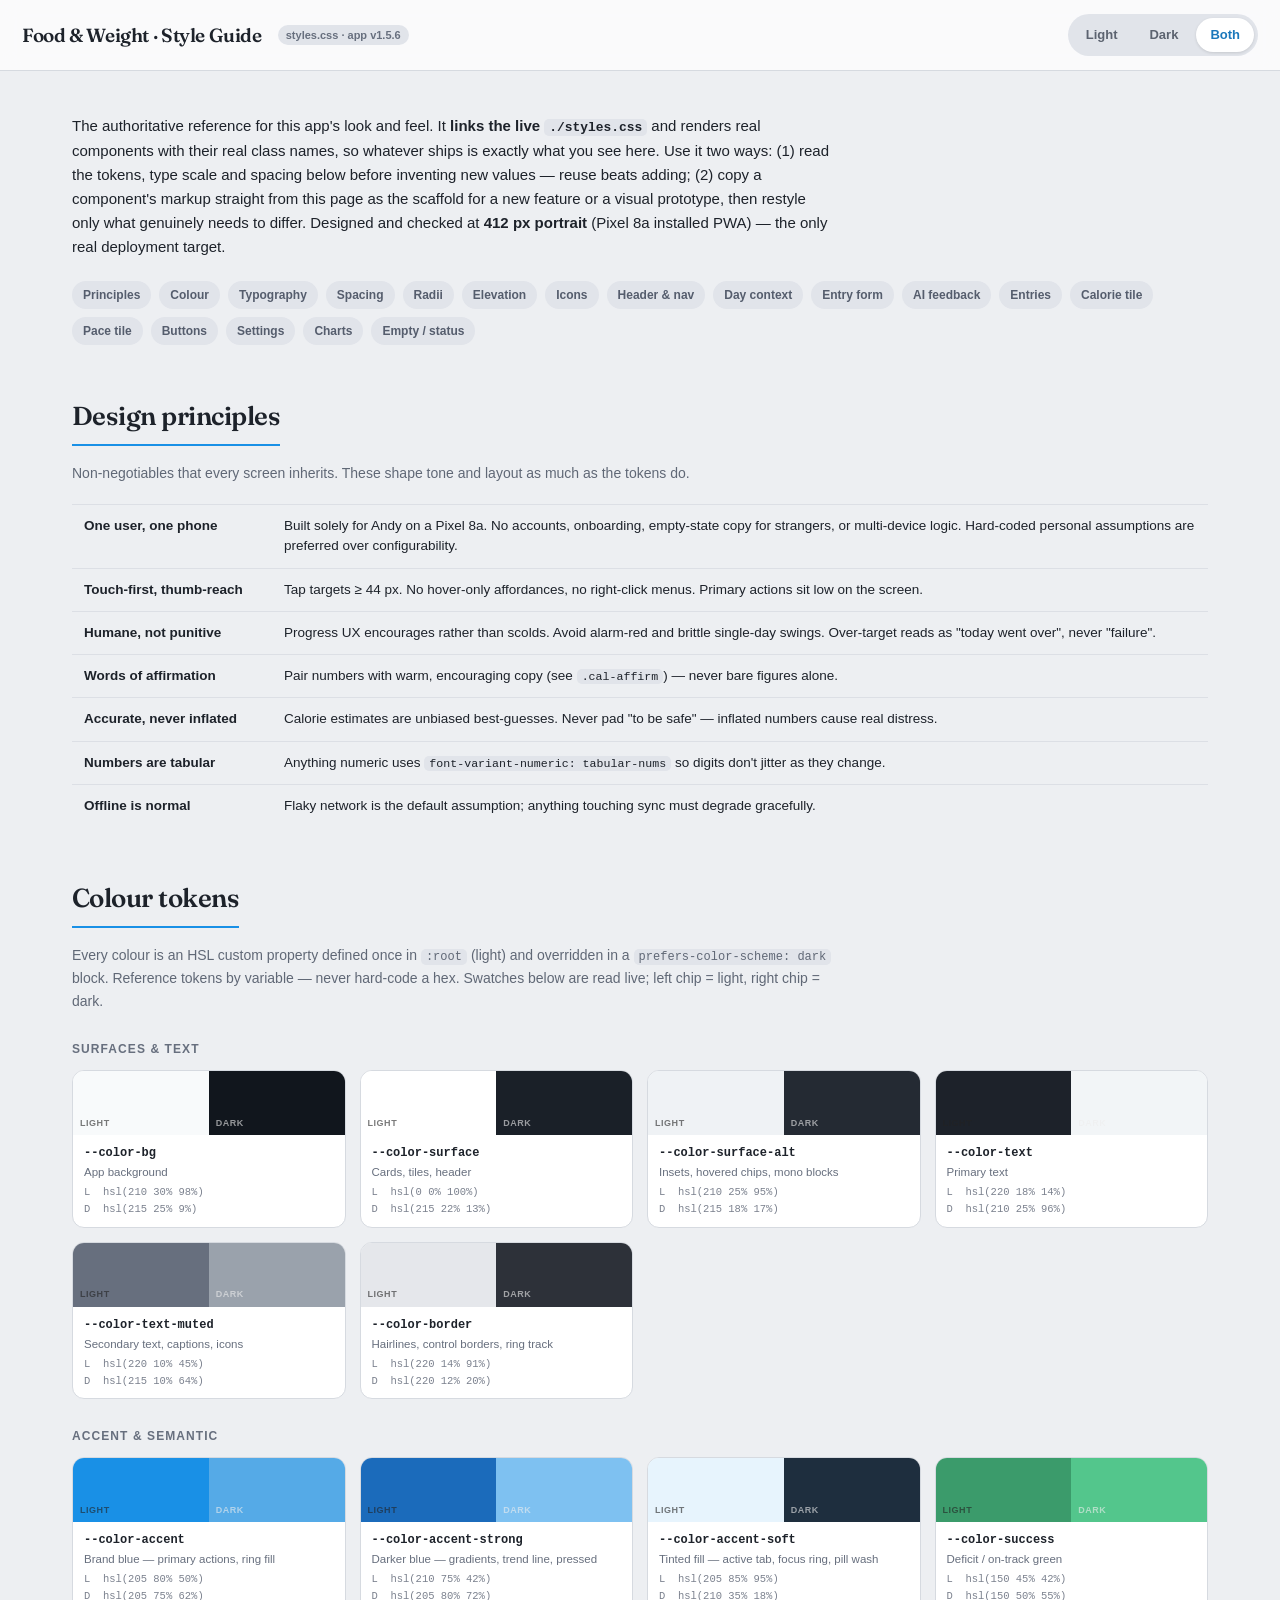
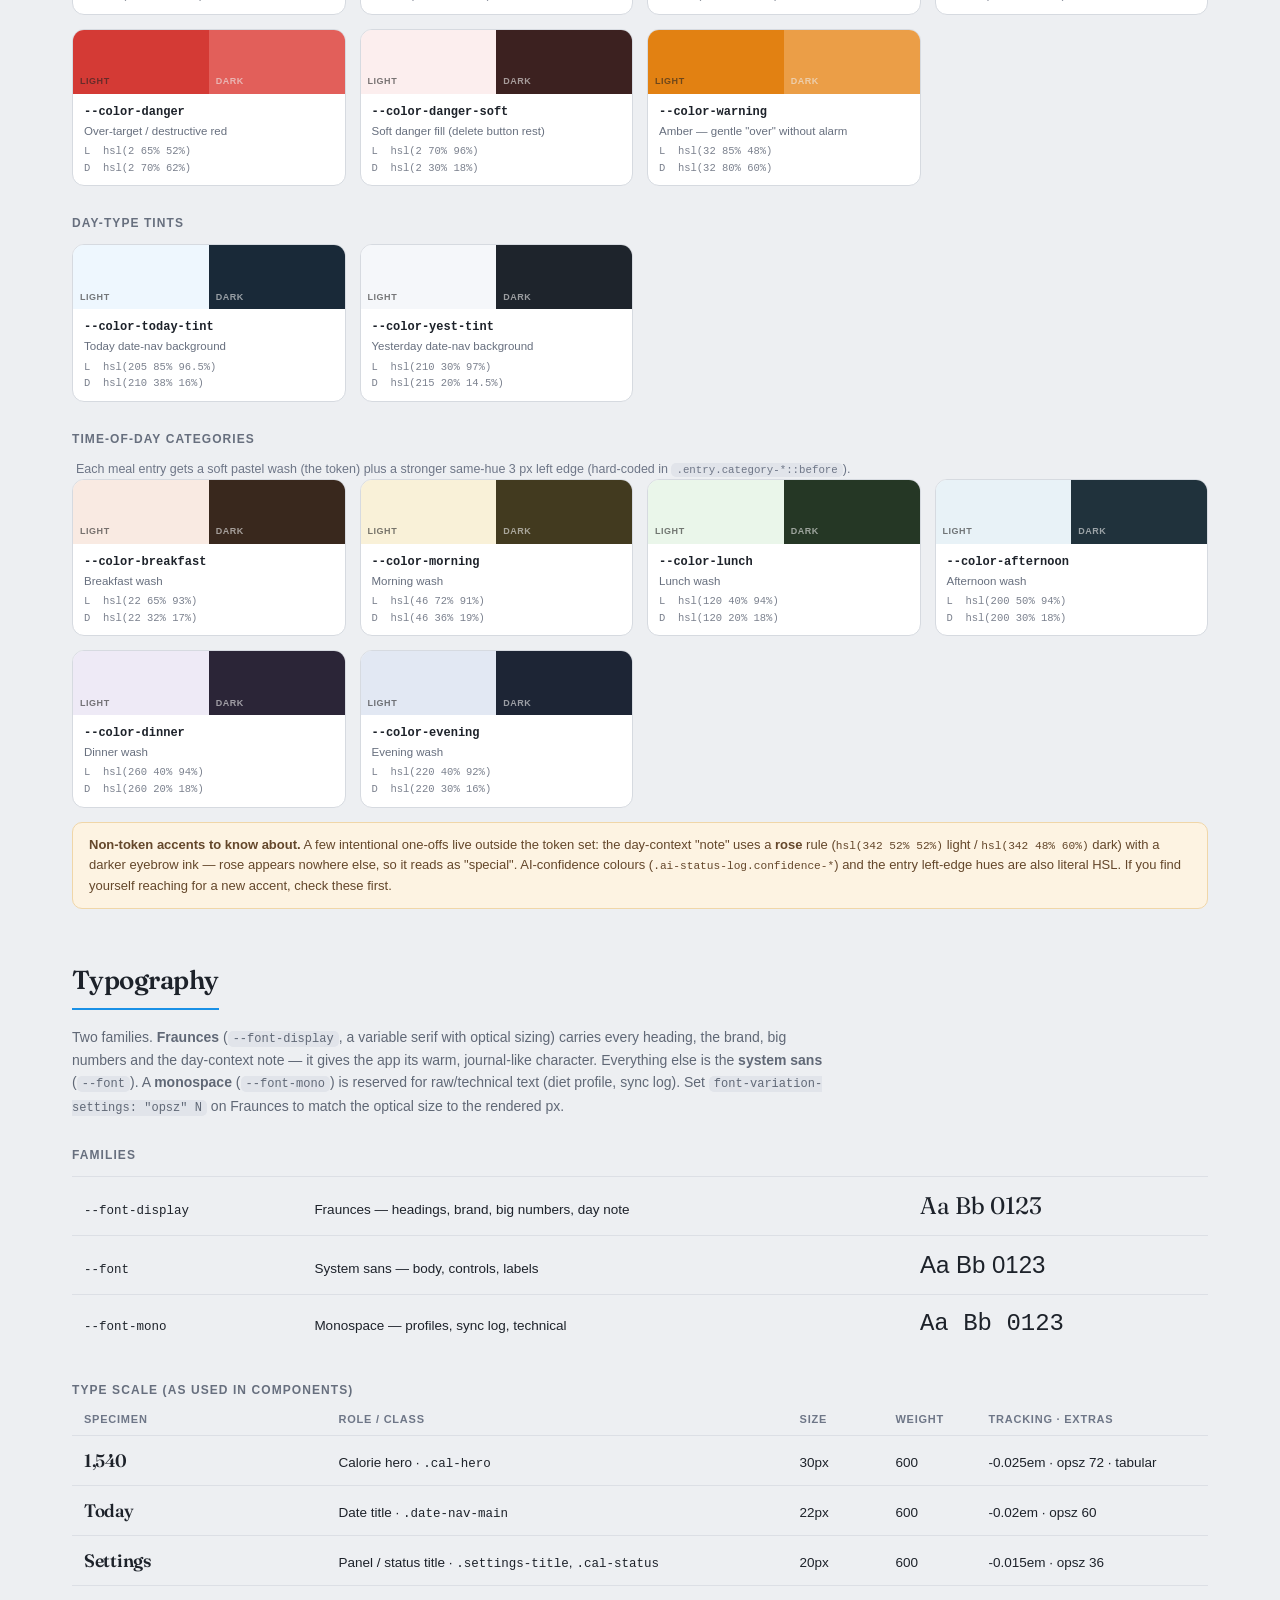
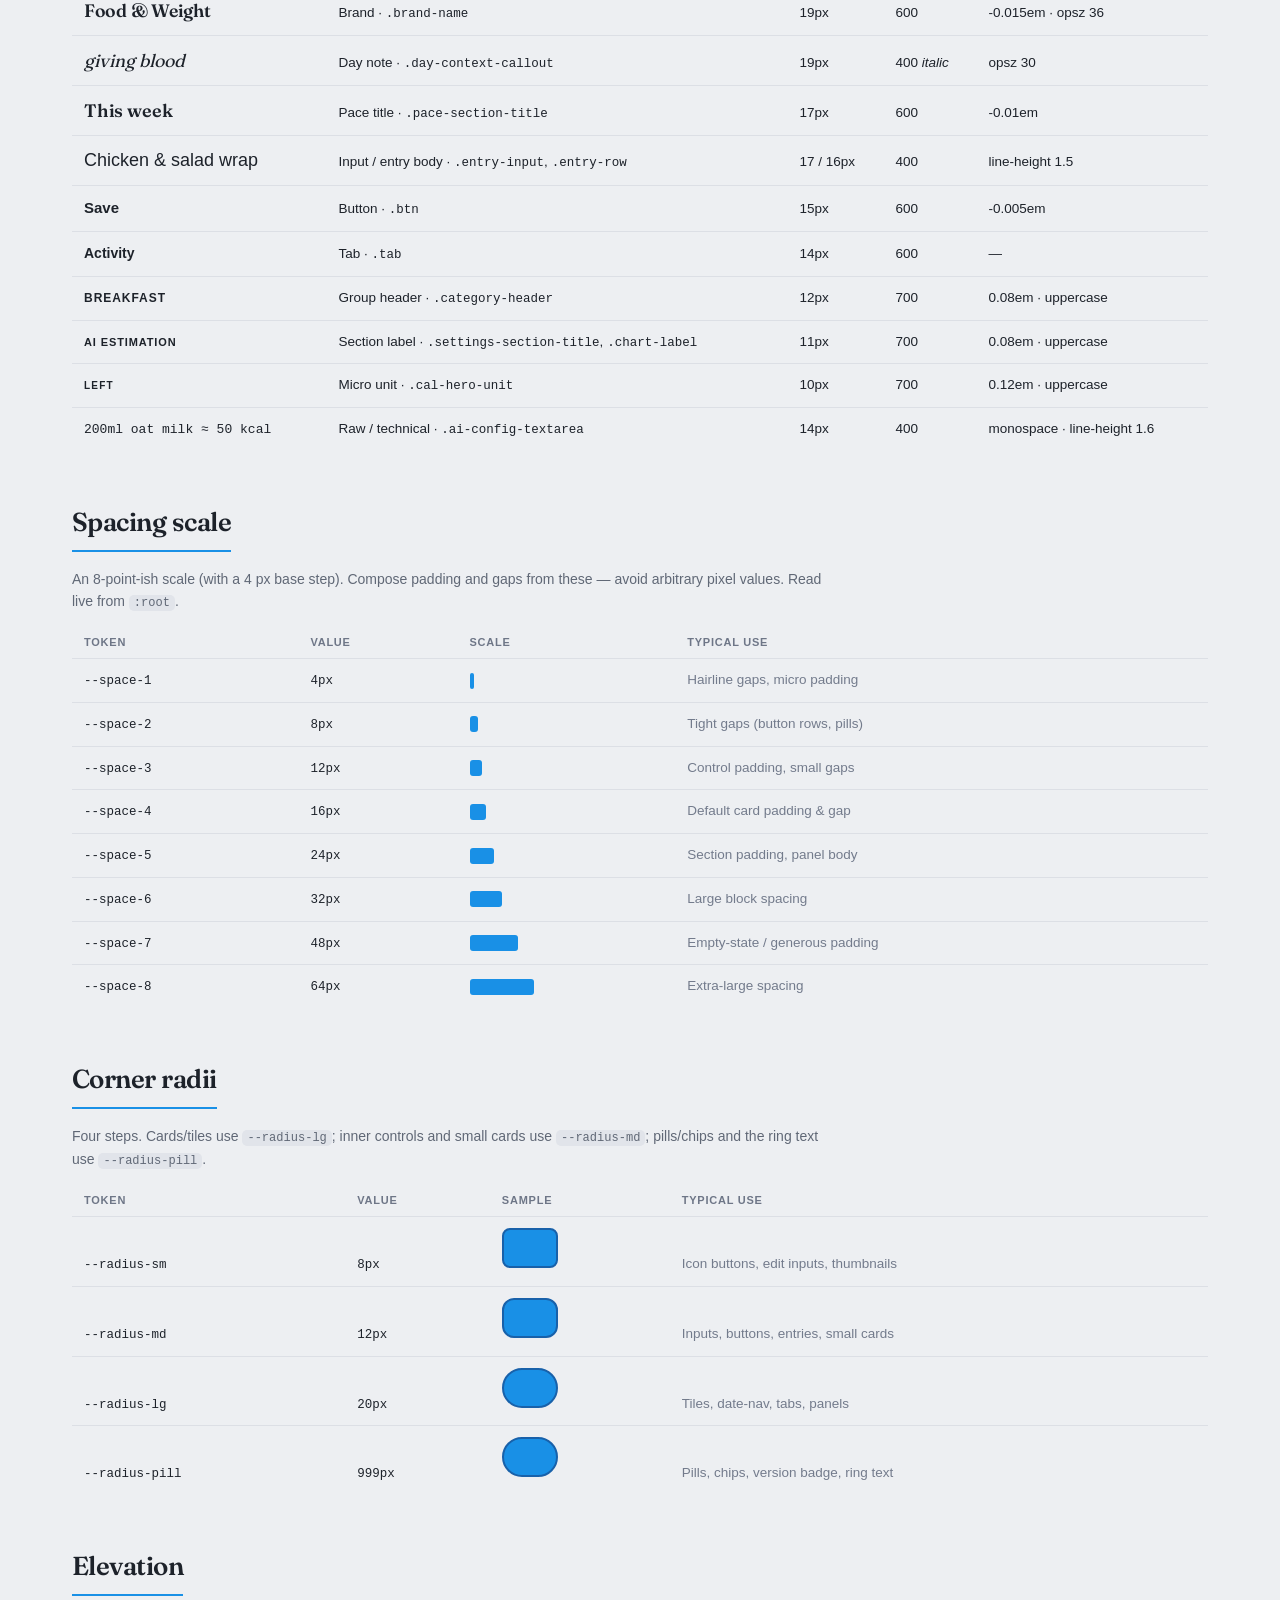
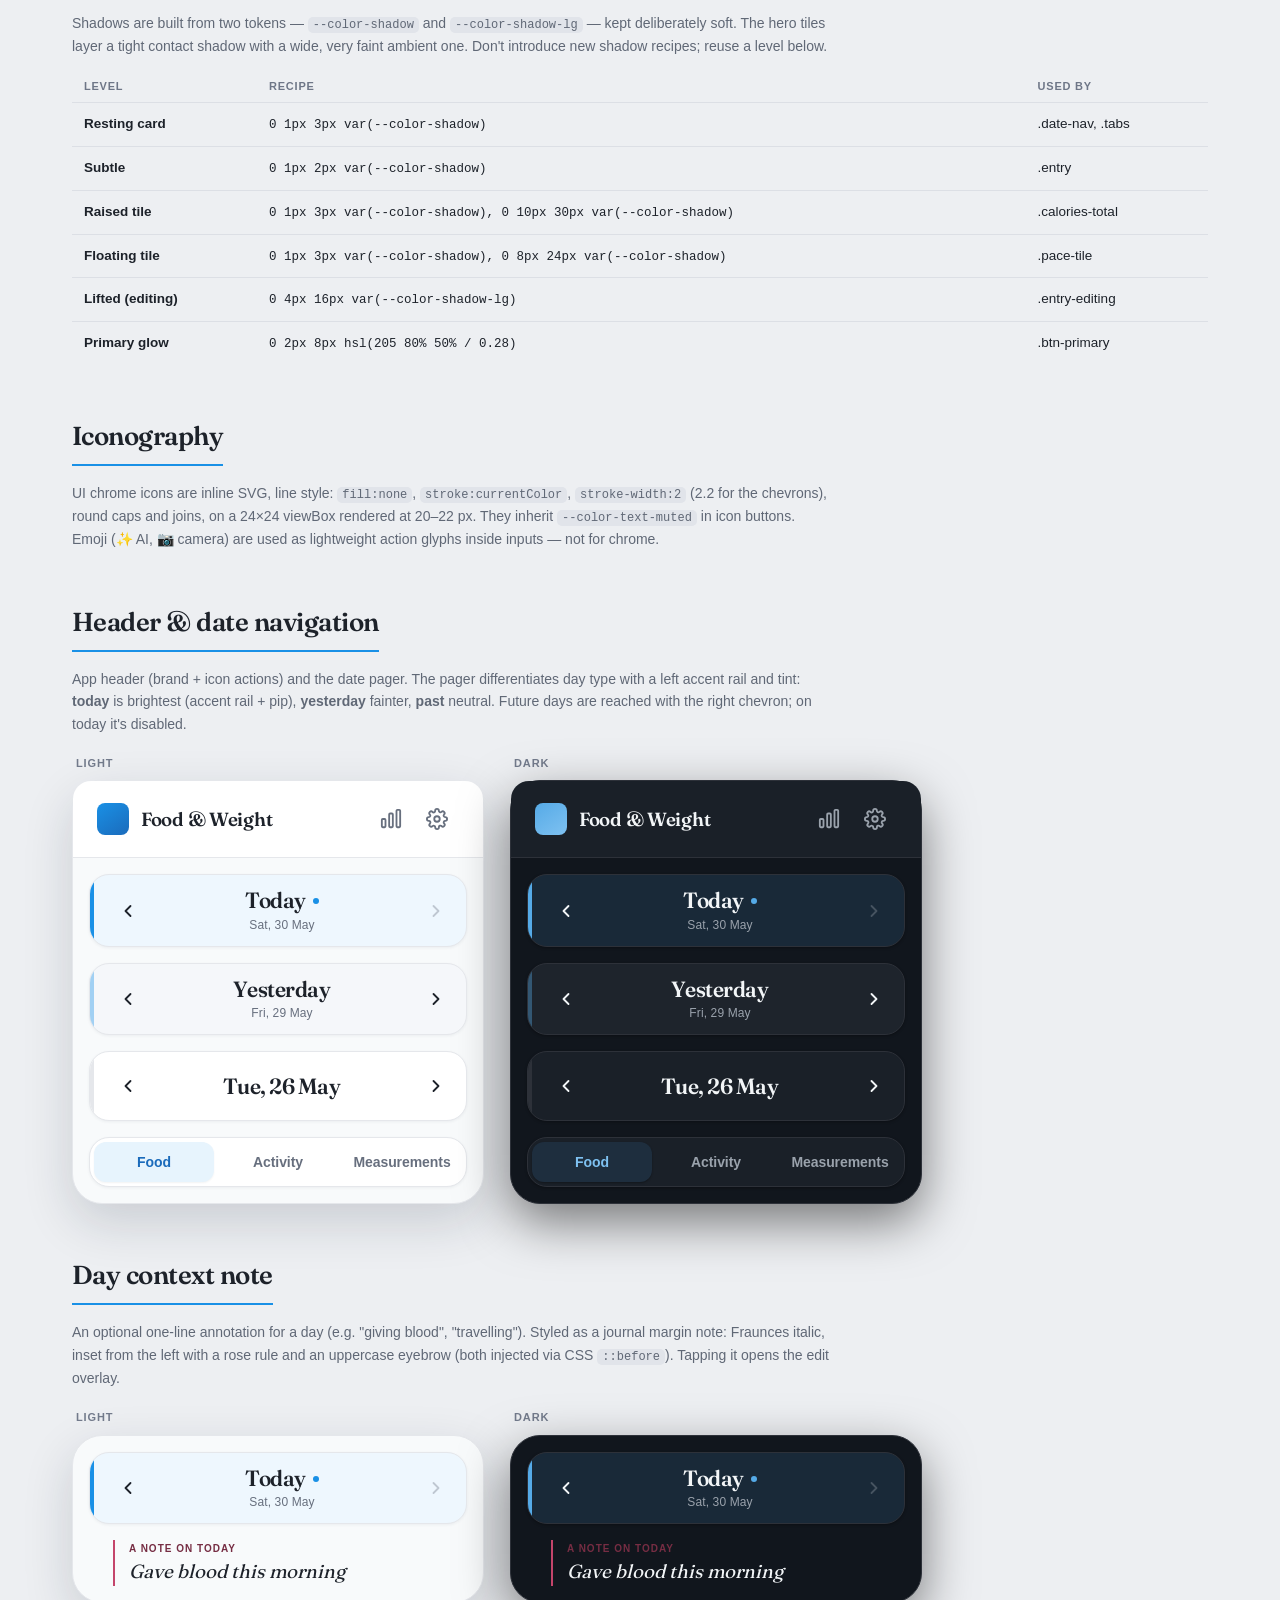
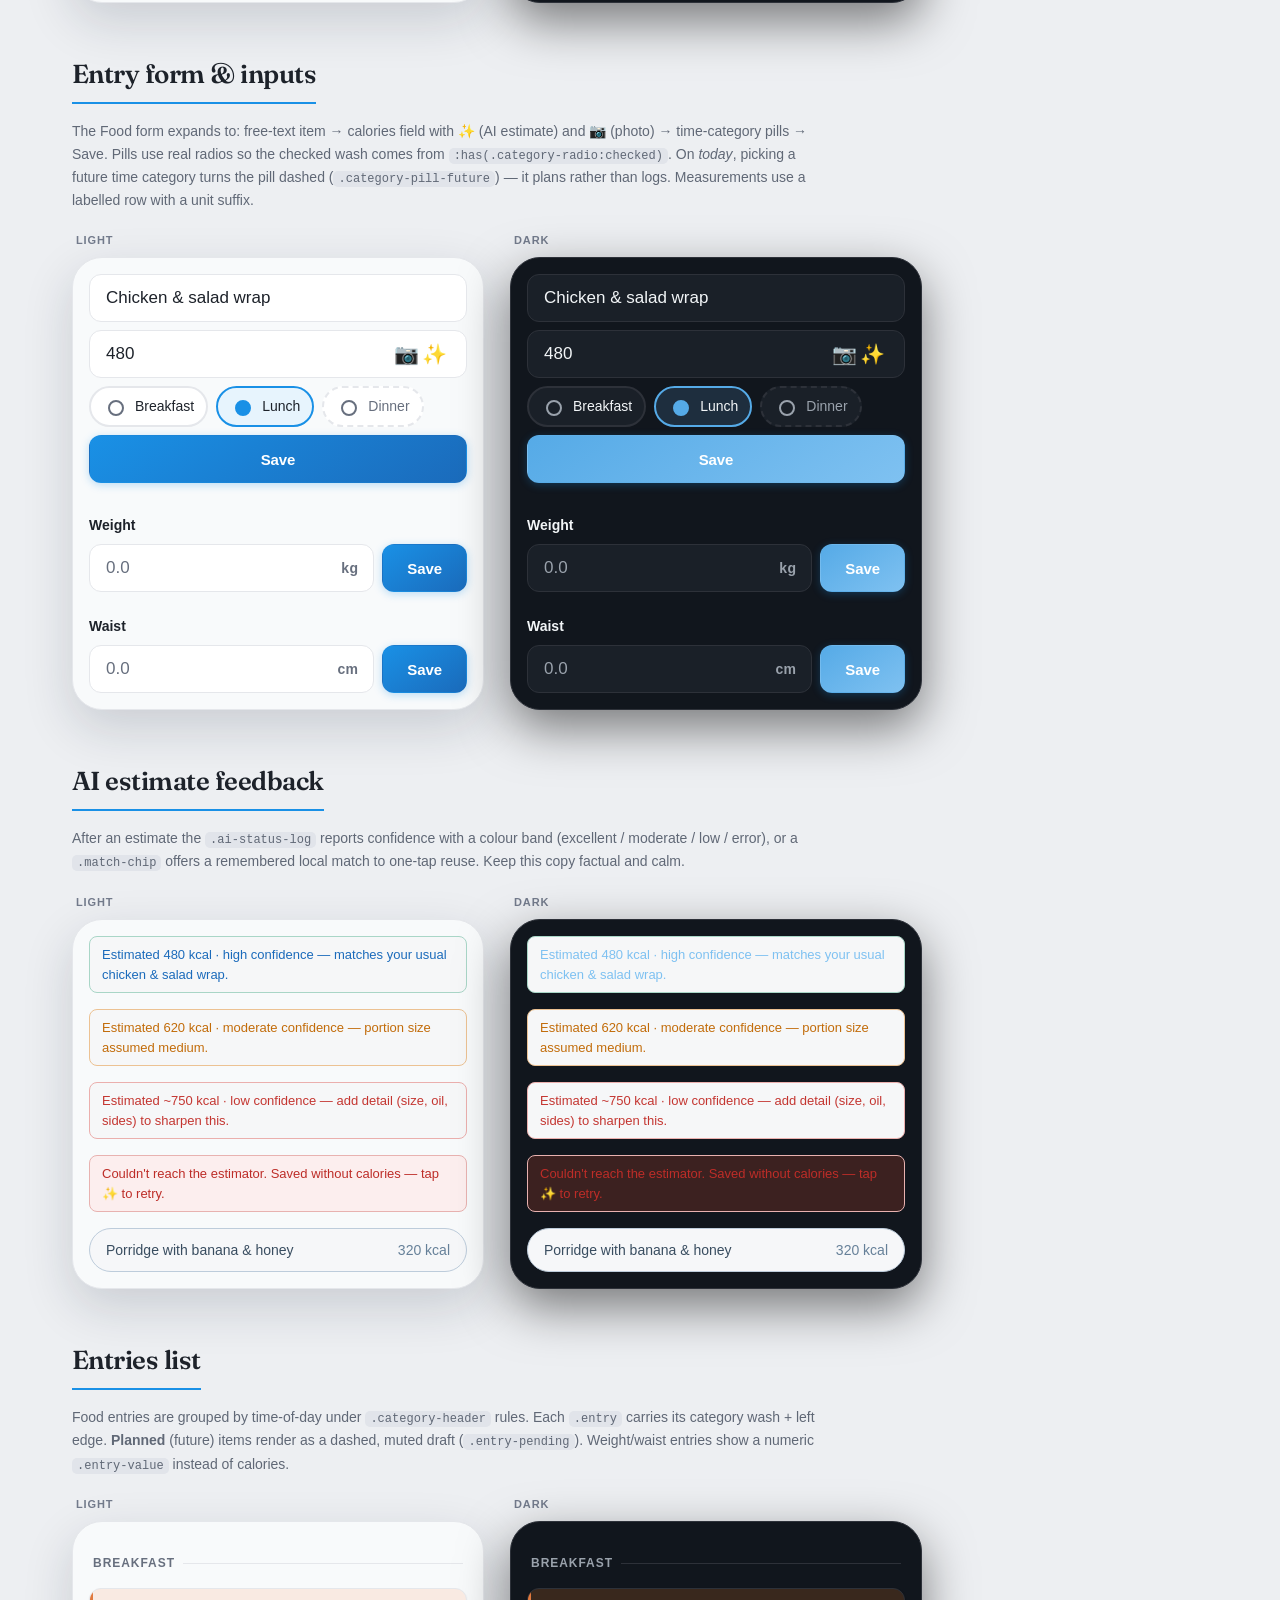
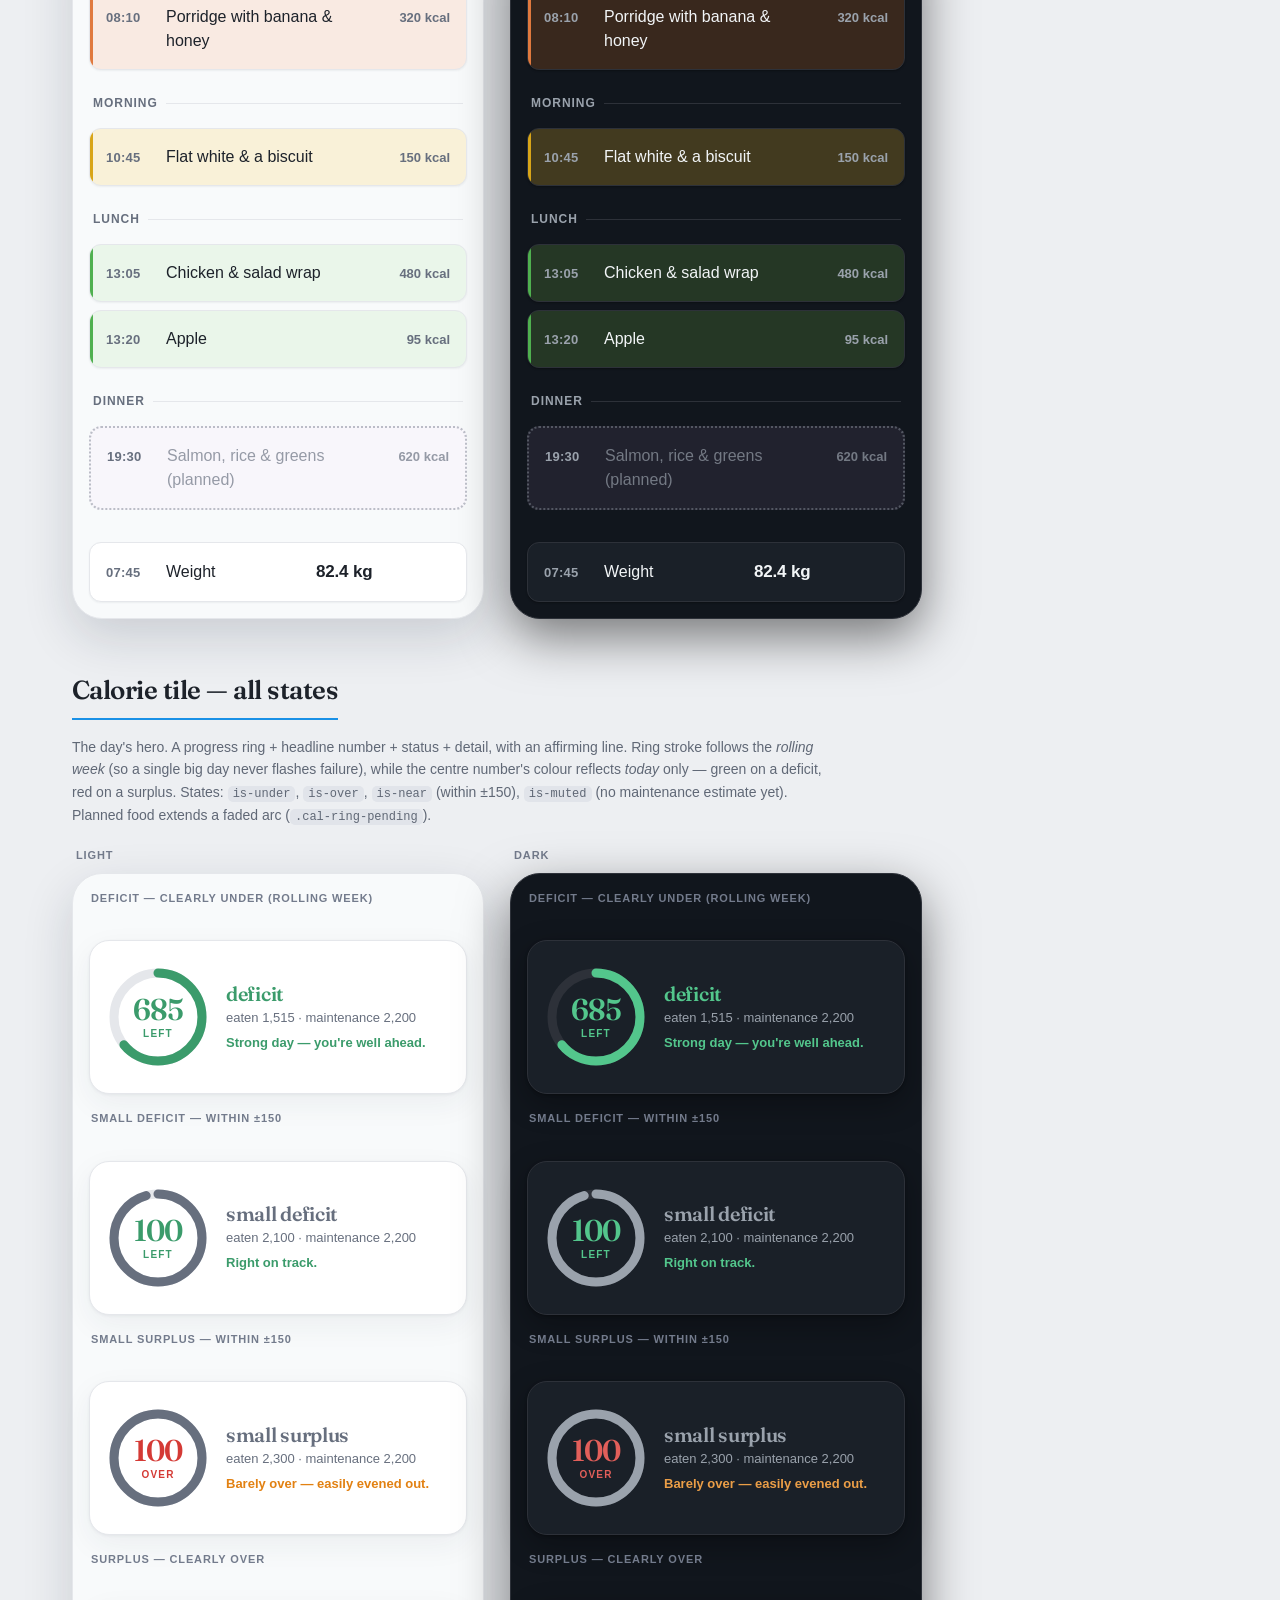
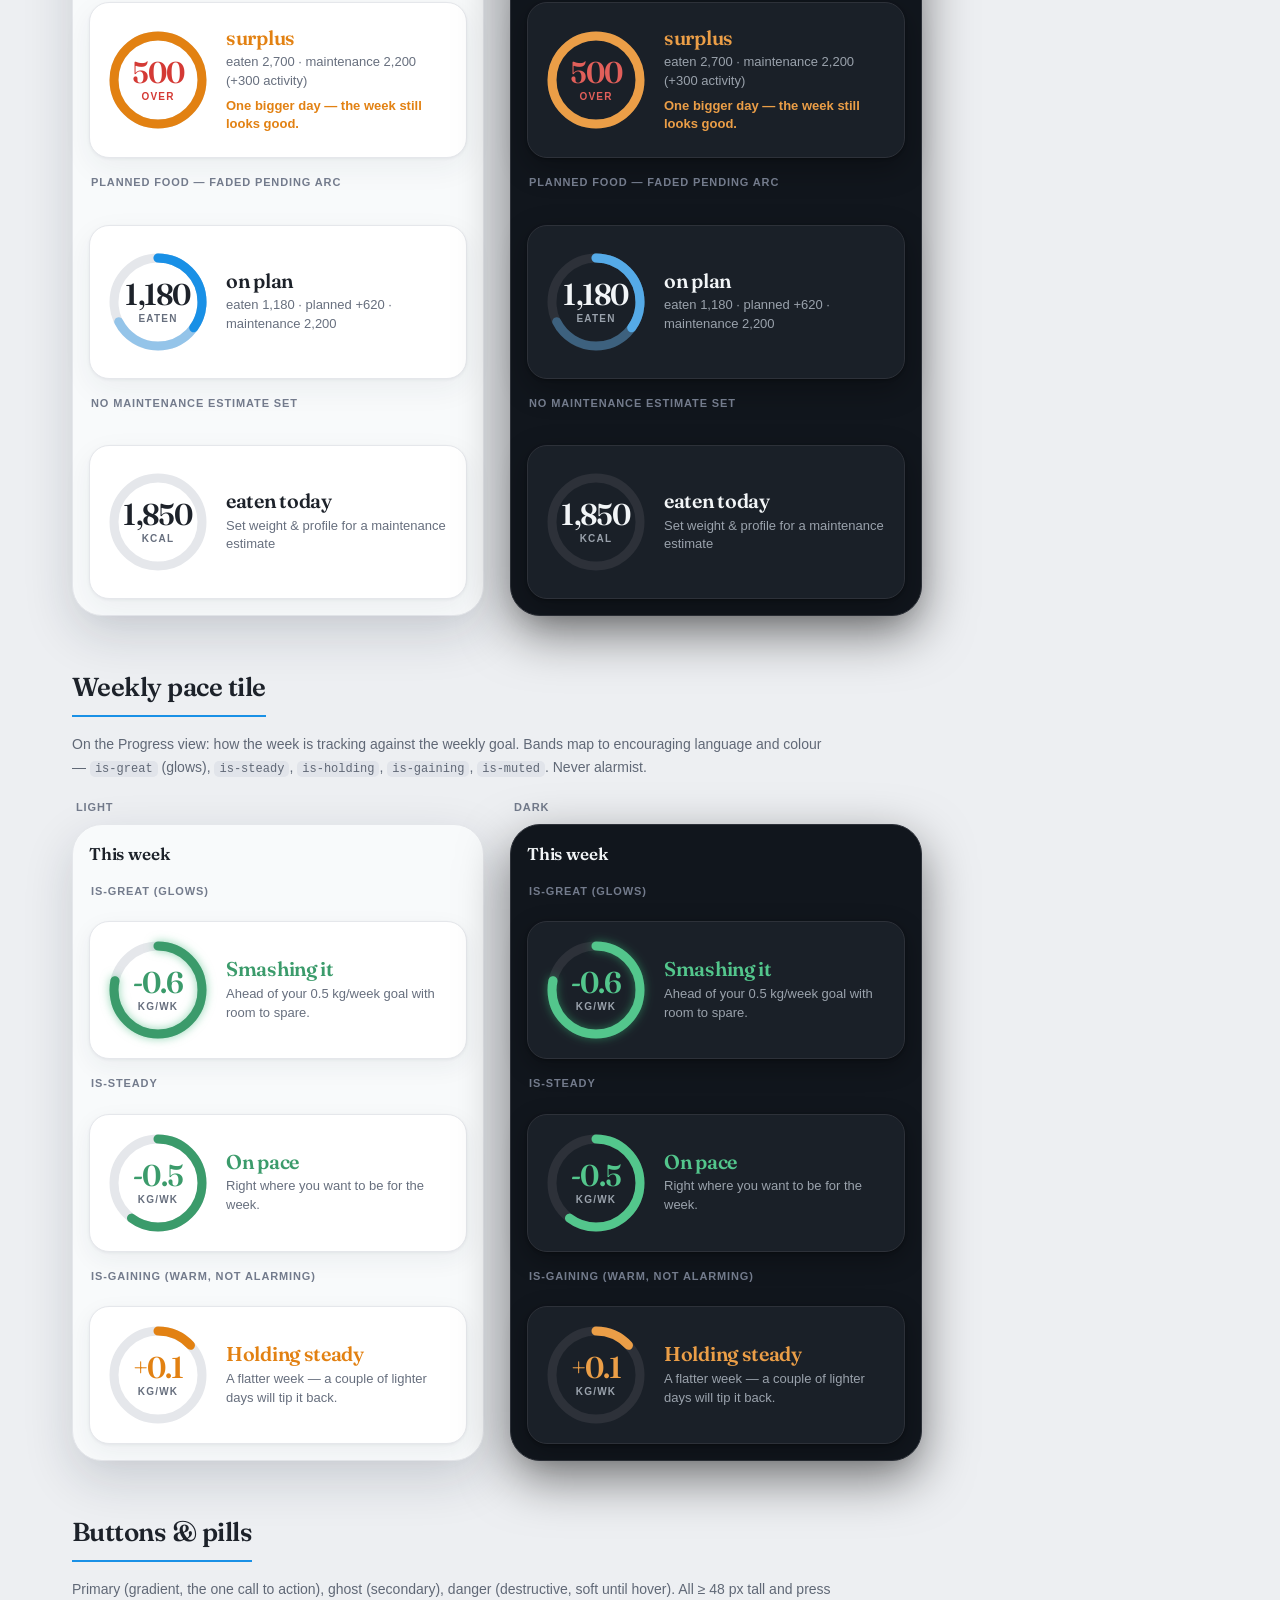
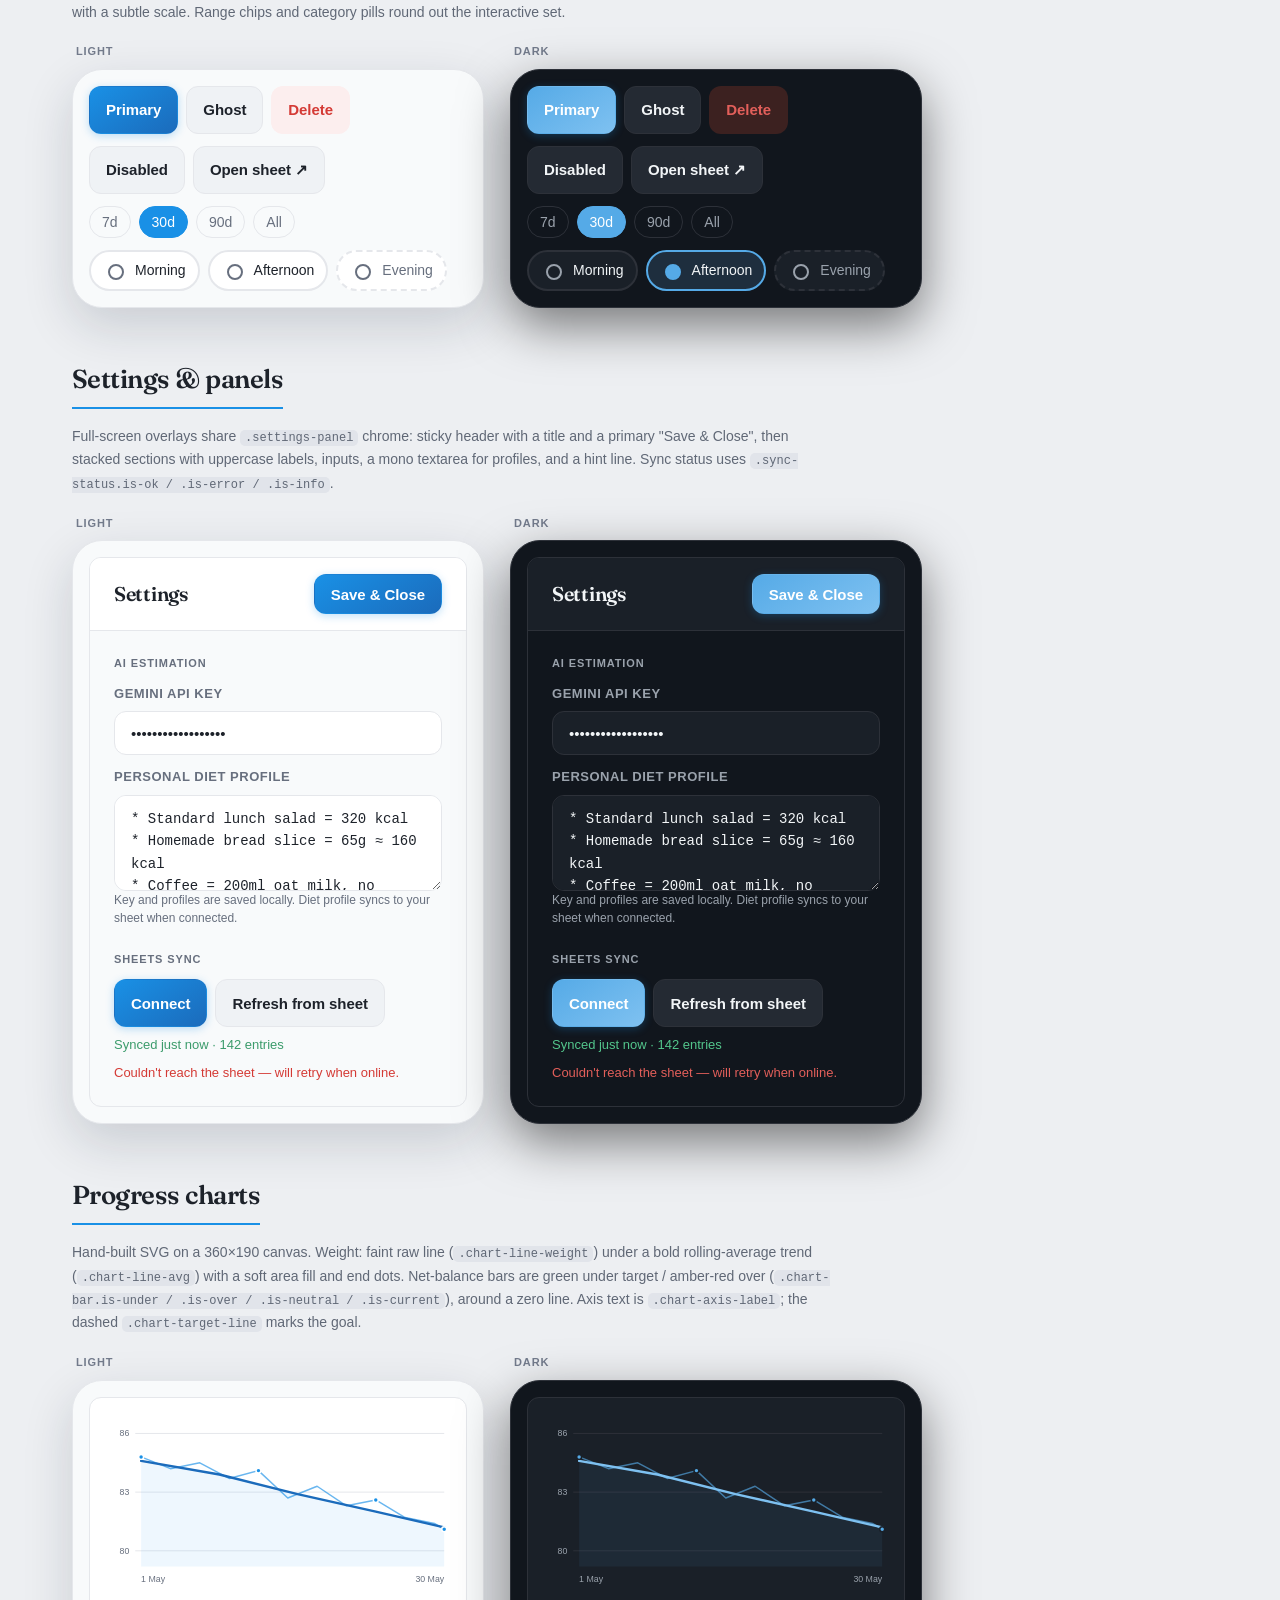
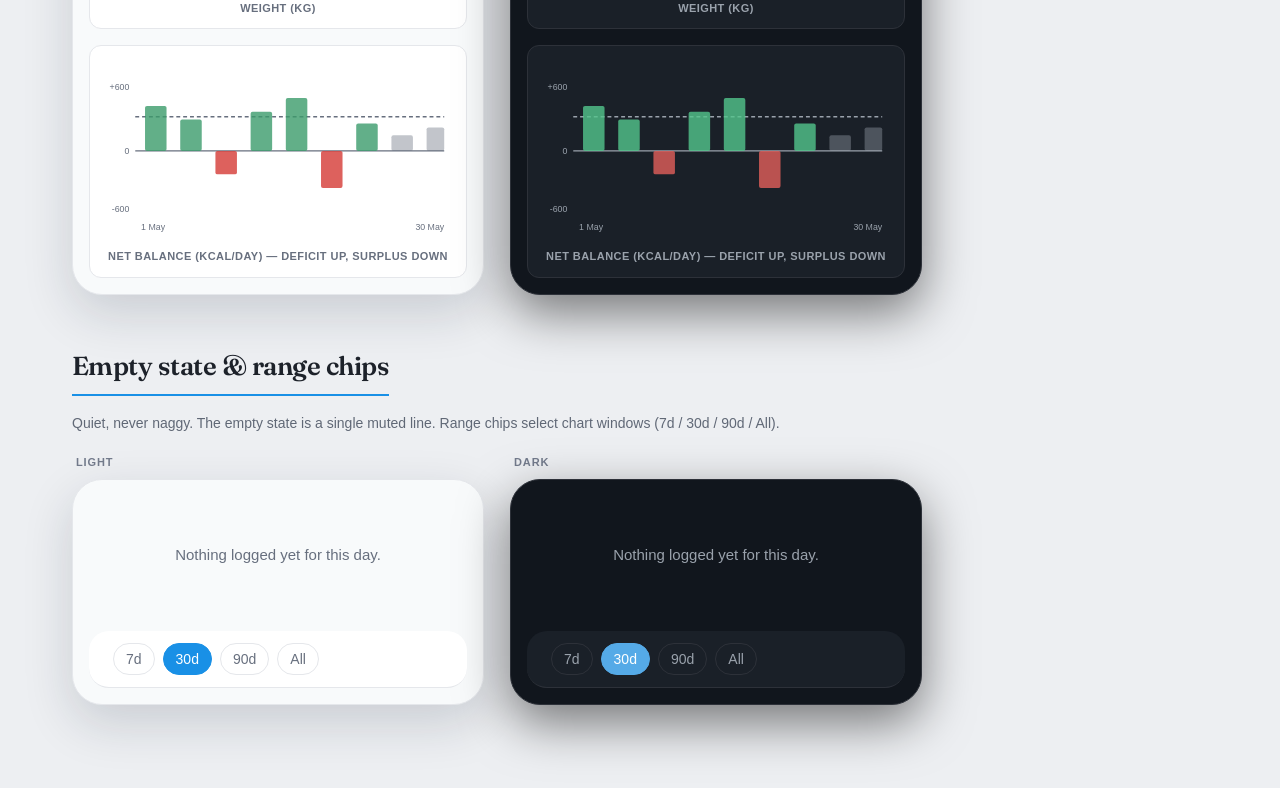
==== commit f5a6c399: "Differentiate morning from breakfast colour (v1.5.6) Breakfast and morning were near-identical warm " ====
--- a/style-guide.html
+++ b/style-guide.html
@@ -52,7 +52,7 @@
   --color-today-tint: hsl(205 85% 96.5%);
   --color-yest-tint: hsl(210 30% 97%);
   --color-breakfast: hsl(22 65% 93%);
-  --color-morning: hsl(20 60% 94%);
+  --color-morning: hsl(46 72% 91%);
   --color-lunch: hsl(120 40% 94%);
   --color-afternoon: hsl(200 50% 94%);
   --color-dinner: hsl(260 40% 94%);
@@ -78,7 +78,7 @@
   --color-today-tint: hsl(210 38% 16%);
   --color-yest-tint: hsl(215 20% 14.5%);
   --color-breakfast: hsl(22 32% 17%);
-  --color-morning: hsl(20 30% 18%);
+  --color-morning: hsl(46 36% 19%);
   --color-lunch: hsl(120 20% 18%);
   --color-afternoon: hsl(200 30% 18%);
   --color-dinner: hsl(260 20% 18%);
@@ -612,6 +612,8 @@
   <ul class="entries-list">
     <li class="category-header">Breakfast</li>
     <li class="entry category-breakfast"><button class="entry-row" type="button"><span class="entry-time">08:10</span><span class="entry-text">Porridge with banana &amp; honey</span><span class="entry-calories">320 kcal</span></button></li>
+    <li class="category-header">Morning</li>
+    <li class="entry category-morning"><button class="entry-row" type="button"><span class="entry-time">10:45</span><span class="entry-text">Flat white &amp; a biscuit</span><span class="entry-calories">150 kcal</span></button></li>
     <li class="category-header">Lunch</li>
     <li class="entry category-lunch"><button class="entry-row" type="button"><span class="entry-time">13:05</span><span class="entry-text">Chicken &amp; salad wrap</span><span class="entry-calories">480 kcal</span></button></li>
     <li class="entry category-lunch"><button class="entry-row" type="button"><span class="entry-time">13:20</span><span class="entry-text">Apple</span><span class="entry-calories">95 kcal</span></button></li>
--- a/styles.css
+++ b/styles.css
@@ -34,7 +34,7 @@
 
   /* Time category colors */
   --color-breakfast: hsl(22 65% 93%);
-  --color-morning: hsl(20 60% 94%);
+  --color-morning: hsl(46 72% 91%);
   --color-lunch: hsl(120 40% 94%);
   --color-afternoon: hsl(200 50% 94%);
   --color-dinner: hsl(260 40% 94%);
@@ -86,7 +86,7 @@
 
     /* Time category colors (dark mode) */
     --color-breakfast: hsl(22 32% 17%);
-    --color-morning: hsl(20 30% 18%);
+    --color-morning: hsl(46 36% 19%);
     --color-lunch: hsl(120 20% 18%);
     --color-afternoon: hsl(200 30% 18%);
     --color-dinner: hsl(260 20% 18%);
@@ -735,7 +735,7 @@
 /* Stronger same-hue left edge over the soft pastel category wash. */
 .entry::before { content: ""; position: absolute; left: 0; top: 0; bottom: 0; width: 3px; }
 .entry.category-breakfast::before { background: hsl(22 72% 56%); }
-.entry.category-morning::before   { background: hsl(20 70% 58%); }
+.entry.category-morning::before   { background: hsl(44 80% 47%); }
 .entry.category-lunch::before     { background: hsl(120 38% 50%); }
 .entry.category-afternoon::before { background: hsl(200 60% 52%); }
 .entry.category-dinner::before    { background: hsl(260 45% 62%); }
